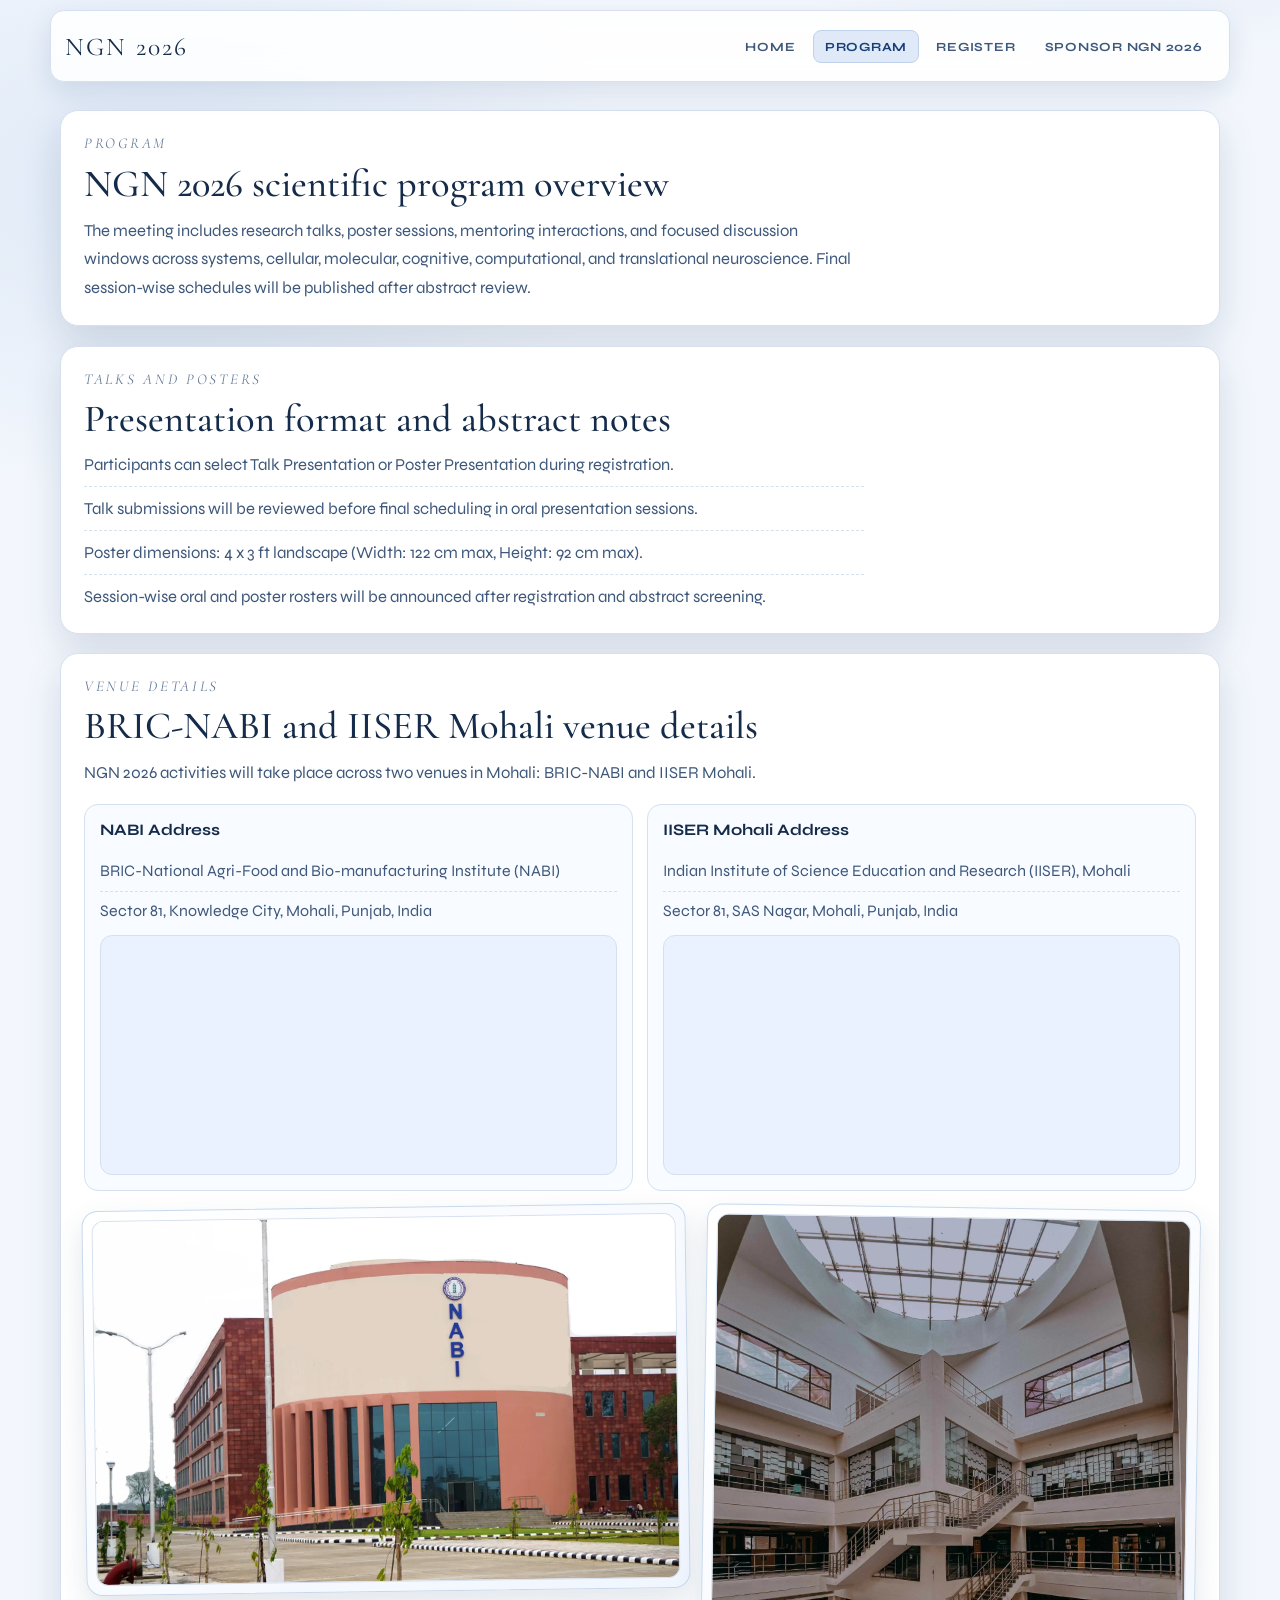
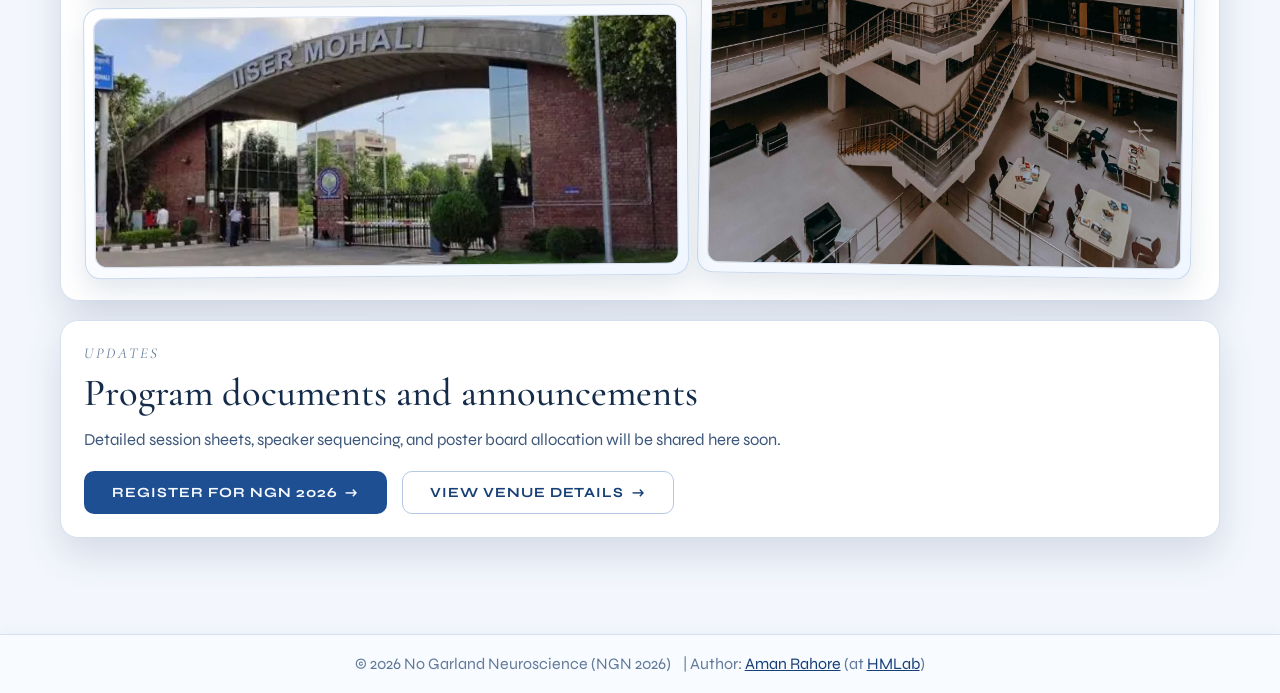
==== program-ngn.html @ 7c015b99 "update nabi to bric-nabi" ====
<!doctype html><html lang="en"><head><meta charset="UTF-8"><meta name="viewport" content="width=device-width,initial-scale=1"><base href="https://ngn2026.github.io/"><title>NGN 2026 Program</title><link href="https://fonts.googleapis.com/css2?family=Cormorant+Garamond:ital,wght@0,300;0,400;0,600;1,300&family=Syne:wght@400;700;800&display=swap" rel="stylesheet"><link rel="stylesheet" href="assets/css/styles.css"><script async src="https://www.googletagmanager.com/gtag/js?id=G-T12F16HHJD"></script><script>function gtag(){dataLayer.push(arguments)}window.dataLayer=window.dataLayer||[],gtag("js",new Date),gtag("config","G-T12F16HHJD")</script></head><body><header class="site-nav" id="site-nav"><div class="nav-inner"><a class="nav-brand" href="index.html" aria-label="No Garland Neuroscience 2026 Home">NGN 2026</a> <button class="nav-toggle" type="button" aria-expanded="false" aria-controls="nav-menu" aria-label="Toggle navigation menu"><span></span> <span></span> <span></span></button><nav class="nav-menu" id="nav-menu" aria-label="Primary"><a href="index.html">Home</a> <a href="program-ngn.html" class="is-active">Program</a> <a href="registration-ngn.html">Register</a> <a href="sponsor-ngn.html">Sponsor NGN 2026</a></nav></div></header><main class="content top-offset"><section class="section-card" id="program-overview"><div class="section-label">Program</div><h1 class="section-title">NGN 2026 scientific program overview</h1><p class="section-text">The meeting includes research talks, poster sessions, mentoring interactions, and focused discussion windows across systems, cellular, molecular, cognitive, computational, and translational neuroscience. Final session-wise schedules will be published after abstract review.</p></section><section class="section-card" id="presentation-format"><div class="section-label">Talks and Posters</div><h2 class="section-title">Presentation format and abstract notes</h2><ul class="list-points section-text"><li>Participants can select Talk Presentation or Poster Presentation during registration.</li><li>Talk submissions will be reviewed before final scheduling in oral presentation sessions.</li><li>Poster dimensions: 4 x 3 ft landscape (Width: 122 cm max, Height: 92 cm max).</li><li>Session-wise oral and poster rosters will be announced after registration and abstract screening.</li></ul></section><section class="section-card" id="venue-details"><div class="section-label">Venue Details</div><h2 class="section-title">BRIC-NABI and IISER Mohali venue details</h2><p class="section-text">NGN 2026 activities will take place across two venues in Mohali: BRIC-NABI and IISER Mohali.</p><div class="venue-layout" aria-label="Address Information"><article class="detail-card venue-map-card"><h3 class="detail-title">NABI Address</h3><ul class="detail-list"><li>BRIC-National Agri-Food and Bio-manufacturing Institute (NABI)</li><li>Sector 81, Knowledge City, Mohali, Punjab, India</li></ul><iframe class="venue-map-frame" title="Google Maps embed for NABI Mohali" loading="lazy" referrerpolicy="no-referrer-when-downgrade" src="https://maps.google.com/maps?q=National%20Agri-Food%20Biotechnology%20Institute%20Mohali&t=&z=15&ie=UTF8&iwloc=&output=embed"></iframe></article><article class="detail-card venue-map-card"><h3 class="detail-title">IISER Mohali Address</h3><ul class="detail-list"><li>Indian Institute of Science Education and Research (IISER), Mohali</li><li>Sector 81, SAS Nagar, Mohali, Punjab, India</li></ul><iframe class="venue-map-frame" title="Google Maps embed for IISER Mohali" loading="lazy" referrerpolicy="no-referrer-when-downgrade" src="https://maps.google.com/maps?q=Indian%20Institute%20of%20Science%20Education%20and%20Research%20Mohali&t=&z=15&ie=UTF8&iwloc=&output=embed"></iframe></article></div><div class="venue-photo-collage" aria-label="NABI and IISER Mohali venue photos"><figure class="venue-photo venue-photo-main"><img src="assets/media/images/nabi.webp" alt="Placeholder image for NABI campus entrance"></figure><figure class="venue-photo venue-photo-tall"><img src="assets/media/images/iiser_mohali_library.webp" alt="Placeholder image for IISER Mohali auditorium area"></figure><figure class="venue-photo venue-photo-wide"><img src="assets/media/images/IISER_mohali_main_gate.webp" alt="Placeholder image for shared networking and poster spaces"></figure></div></section><section class="section-card" id="program-updates"><div class="section-label">Updates</div><h2 class="section-title">Program documents and announcements</h2><p class="section-text">Detailed session sheets, speaker sequencing, and poster board allocation will be shared here soon.</p><div class="cta-buttons" style="margin-top:1rem;justify-content:flex-start"><a href="registration-ngn.html" class="btn btn-primary">Register for NGN 2026 <span class="btn-arrow">→</span></a> <a href="#venue-details" class="btn btn-secondary">View Venue Details <span class="btn-arrow">→</span></a></div></section></main><script src="assets/js/navbar.js" defer="defer"></script></body></html><footer class="site-footer"><div class="footer-content"><div class="footer-main"><span>© 2026 No Garland Neuroscience (NGN 2026)</span> <span>| Author: <a href="https://amanr.me" target="_blank" rel="noopener noreferrer">Aman Rahore</a> (at <a href="https://sites.google.com/view/hmlabdbs" target="_blank" rel="noopener noreferrer">HMLab</a>)</span></div></div></footer>
---- assets/css/styles.css ----
.site-footer{width:100%;background:var(--surface-soft);border-top:1px solid var(--line);margin-top:2.5rem;padding:1.2rem 0;font-size:1rem;color:var(--text-faint);text-align:center;box-shadow:0 -2px 12px rgba(22,49,86,.04)}.footer-content{width:min(1100px,96%);margin:0 auto;display:flex;flex-direction:column;align-items:center;gap:.3rem}.footer-main{display:flex;flex-wrap:wrap;gap:.7em;justify-content:center;align-items:center}.footer-main a{color:var(--accent-strong);text-decoration:underline;transition:color .2s}.footer-main a:hover{color:var(--accent)}:root{--nav-height:72px;--bg:#f3f7fd;--bg-soft:#eaf0fa;--surface:#ffffff;--surface-soft:#f8fbff;--line:#d7e0ee;--line-strong:#b7c6d9;--text-main:#142b49;--text-soft:#3e587b;--text-faint:#627a9a;--accent:#1f4f93;--accent-strong:#173f77;--accent-soft:#dfe9f8;--shadow:0 16px 38px rgba(22, 49, 86, 0.14);--radius-lg:18px;--radius-md:14px}*,::after,::before{box-sizing:border-box;margin:0;padding:0}body,html{width:100%;min-height:100%;overflow-x:hidden}body{font-family:Syne,sans-serif;color:var(--text-main);background:radial-gradient(900px 600px at 88% -12%,rgba(58,106,177,.18),transparent 58%),radial-gradient(780px 520px at 12% 8%,rgba(70,128,197,.12),transparent 62%),var(--bg)}.site-nav{position:fixed;top:0;left:0;width:100%;z-index:60;padding:.65rem 1.1rem;transform:translateY(0);transition:transform .28s}.site-nav.is-hidden{transform:translateY(calc(-100% - 10px))}.nav-inner{width:min(1180px,100%);margin:0 auto;min-height:var(--nav-height);display:flex;align-items:center;justify-content:space-between;gap:.9rem;border:1px solid var(--line);border-radius:14px;padding:.55rem .9rem;background:rgba(255,255,255,.88);backdrop-filter:blur(14px) saturate(135%);-webkit-backdrop-filter:blur(14px) saturate(135%);box-shadow:0 10px 26px rgba(25,58,106,.12)}.nav-brand{color:var(--text-main);text-decoration:none;font-family:"Cormorant Garamond",serif;font-size:clamp(19px, 2vw, 28px);letter-spacing:.08em;text-transform:uppercase}.nav-menu{display:flex;align-items:center;gap:.35rem;flex-wrap:wrap;justify-content:flex-end}.nav-menu a{color:var(--text-soft);text-decoration:none;text-transform:uppercase;letter-spacing:.06em;font-size:.78rem;font-weight:700;padding:.5rem .68rem;border-radius:8px;border:1px solid transparent;transition:.2s}.nav-menu a:focus-visible,.nav-menu a:hover{background:var(--accent-soft);border-color:#c2d2ea;color:var(--accent-strong)}.nav-menu a.is-active{color:var(--accent-strong);background:var(--accent-soft);border-color:#bfd1eb}.nav-toggle{display:none;width:42px;height:42px;border-radius:10px;border:1px solid #c4d3e9;background:#f5f9ff;align-items:center;justify-content:center;flex-direction:column;gap:5px;cursor:pointer}.nav-toggle span{display:block;width:18px;height:2px;background:var(--accent-strong);border-radius:10px;transition:transform .2s,opacity .2s}.site-nav.menu-open .nav-toggle span:first-child{transform:translateY(7px) rotate(45deg)}.site-nav.menu-open .nav-toggle span:nth-child(2){opacity:0}.site-nav.menu-open .nav-toggle span:nth-child(3){transform:translateY(-7px) rotate(-45deg)}.hero{position:relative;overflow:hidden;min-height:100vh;display:flex;align-items:center;justify-content:center;padding:calc(var(--nav-height) + 3rem) 1.2rem 3.2rem}.hero-home::before{content:"";position:absolute;inset:0;background:radial-gradient(620px 380px at 20% 78%,rgba(65,119,193,.15),transparent 72%),radial-gradient(720px 440px at 82% 24%,rgba(42,89,160,.16),transparent 70%);z-index:0}.hero-home::after{content:"";position:absolute;left:-4%;right:-4%;bottom:-44px;height:170px;background:linear-gradient(180deg,rgba(243,247,253,0) 0,rgba(243,247,253,.62) 52%,rgba(243,247,253,.94) 78%,var(--bg) 100%);filter:blur(18px);pointer-events:none;z-index:2}.hero-neuro{position:absolute;inset:0;width:100%;height:100%;pointer-events:none;opacity:.8;z-index:1}.hero-content{position:relative;z-index:3;width:min(100%,960px);display:flex;flex-direction:column;align-items:center}.title{font-family:"Cormorant Garamond",serif;font-weight:400;text-align:center;display:flex;flex-direction:column;gap:.06em}.title .line-top{font-size:clamp(26px, 4.8vw, 64px);line-height:1;letter-spacing:.28em;text-transform:uppercase;color:#2f4c73;font-style:italic}.title .line-main{font-size:clamp(58px, 10.5vw, 134px);line-height:.92;letter-spacing:.05em;text-transform:uppercase;font-weight:400;color:var(--text-main);text-shadow:0 18px 40px rgba(35,72,122,.15)}.tagline{margin-top:1.55rem;text-align:center;font-family:"Cormorant Garamond",serif;font-weight:400;font-size:clamp(13px, 1.7vw, 21px);letter-spacing:.1em;text-transform:uppercase;color:var(--text-faint)}.cta-box{margin-top:2.5rem;width:min(100%,780px);padding:1.55rem 2.2rem;border:1px solid var(--line);border-radius:16px;background:rgba(255,255,255,.82);backdrop-filter:blur(18px) saturate(135%);-webkit-backdrop-filter:blur(18px) saturate(135%);display:flex;flex-direction:column;align-items:center;gap:.95rem;box-shadow:0 14px 36px rgba(30,58,96,.14)}.cta-date{width:min(100%,760px);display:flex;flex-direction:column;align-items:center;justify-content:center;gap:.28rem;text-align:center;font-family:"Cormorant Garamond",serif;color:var(--accent-strong);text-shadow:0 1px 0 rgba(255,255,255,.75)}.cta-date-main{font-style:italic;font-weight:700;letter-spacing:.08em;font-size:clamp(22px, 3.2vw, 40px);line-height:1;white-space:nowrap}.cta-date-venues{display:flex;flex-direction:column;align-items:center;justify-content:center;gap:.2rem;text-align:center}.cta-date-venues span{font-style:italic;font-weight:600;letter-spacing:.05em;font-size:clamp(13px, 1.15vw, 18px);line-height:1.24}.cta-buttons{display:flex;gap:.9rem;flex-wrap:wrap;justify-content:center}.btn{display:inline-flex;align-items:center;gap:.45rem;padding:.74rem 1.7rem;border-radius:10px;font-family:Syne,sans-serif;font-size:clamp(12px, 1.1vw, 14px);font-weight:700;letter-spacing:.07em;text-transform:uppercase;cursor:pointer;text-decoration:none;transition:.22s}.btn-primary{background:var(--accent);color:#f7fbff;border:1px solid transparent}.btn-primary:hover{background:var(--accent-strong);box-shadow:0 10px 22px rgba(31,79,147,.34);transform:translateY(-1px)}.btn-secondary{background:0 0;color:var(--accent-strong);border:1px solid #b5c8e4}.btn-secondary:hover{background:#eff4fc;border-color:#9db6da;transform:translateY(-1px)}.btn-arrow{font-size:1.05em;transition:transform .2s}.btn:hover .btn-arrow{transform:translateX(3px)}.content{position:relative;width:min(1160px,92vw);margin:0 auto 6rem;display:grid;gap:1.2rem}.content-home{margin-top:-1.9rem;z-index:4}.top-offset{padding-top:calc(var(--nav-height) + 2.4rem)}.section-card{border:1px solid var(--line);border-radius:var(--radius-lg);padding:clamp(1.1rem,1.8vw,2rem);background:var(--surface);box-shadow:var(--shadow)}.section-label{font-family:"Cormorant Garamond",serif;font-style:italic;letter-spacing:.18em;text-transform:uppercase;color:var(--text-faint);margin-bottom:.7rem;font-size:clamp(12px, 1.2vw, 15px)}.section-title{font-family:"Cormorant Garamond",serif;font-weight:500;font-size:clamp(24px, 3vw, 44px);color:var(--text-main);margin-bottom:.72rem;line-height:1.08}.section-text{max-width:78ch;font-size:clamp(14px, 1.3vw, 17px);line-height:1.72;color:var(--text-soft)}.split{display:grid;grid-template-columns:1.08fr 0.92fr;gap:1rem}.list-points{list-style:none;display:grid;gap:.52rem}.list-points li{color:var(--text-soft);line-height:1.58;border-top:1px dashed var(--line);padding-top:.52rem}.list-points li:first-child{border-top:none;padding-top:0}.organizers-grid{display:grid;grid-template-columns:repeat(2,minmax(0,1fr));gap:.8rem;margin-top:1rem}.organizer-link{text-decoration:none}.organizer{border:1px solid var(--line);border-radius:var(--radius-md);padding:.95rem;background:var(--surface-soft);transition:transform .22s,border-color .22s,box-shadow .22s}.organizer-link:focus-visible .organizer,.organizer-link:hover .organizer{transform:translateY(-2px);border-color:#9cb8df;box-shadow:0 12px 24px rgba(31,79,146,.16)}.organizer-link:focus-visible{outline:0}.organizer-name{color:var(--text-main);font-weight:700;margin-bottom:.3rem}.organizer-affiliation{color:var(--text-soft);line-height:1.5;font-size:.93rem}.hosts-slider-block{margin-top:1rem;display:grid;gap:.6rem}.hosts-slider-title{color:var(--text-main);font-size:1rem;letter-spacing:.03em}.hosts-slider{border:1px solid var(--line);border-radius:14px;background:var(--surface-soft);overflow:hidden}.hosts-slider-track{display:flex;gap:.82rem;width:max-content;padding:.82rem;will-change:transform}.hosts-slide{width:clamp(220px,30vw,330px);border:1px solid var(--line);border-radius:12px;padding:.55rem;background:#fff;flex:0 0 auto}.hosts-slide img,.hosts-slide video{width:100%;aspect-ratio:16/10;object-fit:cover;border-radius:10px;border:1px solid var(--line);background:#f2f7ff;display:block}.hosts-slide figcaption{margin-top:.52rem;color:var(--text-soft);font-size:.86rem;line-height:1.42}.detail-grid{display:grid;grid-template-columns:repeat(2,minmax(0,1fr));gap:.9rem;margin-top:.9rem}.venue-layout{display:grid;grid-template-columns:repeat(2,minmax(0,1fr));gap:.9rem;margin-top:1rem;align-items:stretch}.detail-card{border:1px solid var(--line);border-radius:var(--radius-md);padding:.95rem;background:var(--surface-soft)}.detail-title{color:var(--text-main);font-size:1rem;margin-bottom:.55rem}.detail-list{list-style:none;display:grid;gap:.45rem}.detail-list li{color:var(--text-soft);line-height:1.54;border-top:1px dashed var(--line);padding-top:.45rem}.detail-list li:first-child{border-top:none;padding-top:0}.venue-map-card{display:grid;gap:.7rem;align-content:start}.venue-map-copy{color:var(--text-soft);line-height:1.58;font-size:.95rem}.venue-map-link{justify-self:flex-start}.venue-map-helper{color:var(--text-faint);font-size:.82rem;line-height:1.45}.venue-map-frame{width:100%;min-height:240px;border:1px solid var(--line);border-radius:12px;background:#eaf2ff}.venue-photo-collage{margin-top:1rem;display:grid;grid-template-columns:1.1fr 0.9fr;grid-template-areas:"main tall" "wide tall";gap:.85rem;align-items:stretch}.venue-photo{border:1px solid #c8d8ec;border-radius:16px;padding:.58rem;background:linear-gradient(145deg,#fff 0,#f0f6ff 100%);box-shadow:0 12px 28px rgba(33,67,110,.13)}.venue-photo img{width:100%;height:100%;object-fit:cover;border-radius:12px;border:1px solid var(--line);display:block;background:#eef4fc}.venue-photo figcaption{margin-top:.48rem;color:#36557e;font-size:.78rem;letter-spacing:.07em;text-transform:uppercase}.venue-photo-main{grid-area:main;transform:rotate(-.8deg)}.venue-photo-main img{aspect-ratio:16/10}.venue-photo-tall{grid-area:tall;transform:rotate(.9deg)}.venue-photo-tall img{aspect-ratio:4/5}.venue-photo-wide{grid-area:wide;transform:rotate(-.45deg)}.venue-photo-wide img{aspect-ratio:21/9}.mono{font-family:ui-monospace,SFMono-Regular,Menlo,Monaco,Consolas,"Liberation Mono","Courier New",monospace;font-size:.92em;color:#1f4579}.top-actions{display:flex;flex-wrap:wrap;gap:.8rem;margin-top:1rem}.tier-table-wrap{width:100%;overflow-x:auto;-webkit-overflow-scrolling:touch;margin-top:1rem;border:1px solid var(--line);border-radius:12px;background:#fcfdff}.tier-table{width:100%;border-collapse:collapse;table-layout:fixed;min-width:760px}.tier-table td,.tier-table th{border-bottom:1px dashed var(--line);padding:.75rem .72rem;text-align:left;vertical-align:top;font-size:.9rem;line-height:1.48}.tier-table th{color:#2e4970;font-size:.8rem;letter-spacing:.06em;text-transform:uppercase;background:#edf3fc}.tier-table td{color:var(--text-soft);max-width:100%;white-space:normal;overflow-wrap:anywhere;word-break:break-word}.tier-cell-list{list-style:disc;margin-left:1.1rem;display:grid;gap:.22rem}.tier-cell-list li{color:var(--text-soft)}.investment-tip{position:relative;display:inline-block;cursor:help;border-bottom:1px dotted #8aa7ce;color:var(--text-main)}.investment-tip::after{content:attr(data-currency);position:absolute;left:50%;bottom:calc(100% + 10px);transform:translateX(-50%);background:#16365f;color:#f4f8ff;border:1px solid rgba(214,229,250,.35);border-radius:8px;padding:.42rem .56rem;white-space:nowrap;font-size:.78rem;letter-spacing:.01em;line-height:1.35;box-shadow:0 10px 24px rgba(20,50,89,.3);opacity:0;pointer-events:none;transition:opacity .18s;z-index:60}.investment-tip::before{content:"";position:absolute;left:50%;bottom:calc(100% + 4px);transform:translateX(-50%) rotate(45deg);width:9px;height:9px;background:#16365f;border-right:1px solid rgba(214,229,250,.35);border-bottom:1px solid rgba(214,229,250,.35);opacity:0;transition:opacity .18s;z-index:59}.investment-tip:focus-visible::after,.investment-tip:focus-visible::before,.investment-tip:hover::after,.investment-tip:hover::before{opacity:1}.investment-tip:focus-visible{outline:#6b92c8 solid 2px;outline-offset:3px}.sponsor-note-highlight{margin-top:.9rem;border:1px solid #f0d795;border-left:4px solid #e6bb4c;border-radius:10px;padding:.72rem .86rem;background:#fff9ea;color:#5f4a1f;font-size:.95rem;line-height:1.5}.tier-badge{display:inline-block;border-radius:999px;padding:.16rem .62rem;font-size:.76rem;letter-spacing:.05em;text-transform:uppercase;color:#112947;font-weight:700}.tier-platinum{background:linear-gradient(120deg,#def3ff,#bde6f5)}.tier-gold{background:linear-gradient(120deg,#ffeec2,#f7d384)}.tier-silver{background:linear-gradient(120deg,#e4e8f0,#cad2e2)}.timeline-grid{display:grid;grid-template-columns:repeat(3,minmax(0,1fr));gap:.8rem;margin-top:1rem}.timeline-card{border:1px solid var(--line);border-radius:12px;padding:.95rem;background:var(--surface-soft)}.timeline-card h3{font-family:"Cormorant Garamond",serif;font-size:1.55rem;line-height:1;color:var(--accent-strong);margin-bottom:.5rem}.timeline-card p{color:var(--text-soft);line-height:1.5}.ngn-timeline{position:relative;display:grid;gap:1.2rem;margin-top:1.15rem;padding-left:1.25rem}.ngn-timeline::before{content:"";position:absolute;top:.35rem;bottom:.35rem;left:.36rem;width:4px;border-radius:999px;background:linear-gradient(180deg,#9eb8da 0,#4d78ad 100%);opacity:.72}.ngn-timeline-item{position:relative;padding-left:1.2rem}.ngn-timeline-item::before{content:"";position:absolute;left:-.05rem;top:1.02rem;width:13px;height:13px;border-radius:50%;border:3px solid #6a91c3;background:#f9fcff;box-shadow:0 0 0 4px rgba(154,184,221,.33)}.ngn-year-badge{display:flex;flex-wrap:wrap;align-items:center;gap:.55rem;margin-bottom:.62rem}.ngn-edition-label{display:inline-flex;align-items:center;color:var(--text-faint);letter-spacing:.06em;text-transform:uppercase;font-size:.66rem;border:1px solid #bfd2ea;border-radius:999px;padding:.16rem .58rem;background:#edf4ff}.ngn-year-badge h3{font-family:"Cormorant Garamond",serif;font-size:clamp(26px, 3.2vw, 42px);line-height:.95;letter-spacing:.03em;text-transform:uppercase;color:var(--accent-strong)}.ngn-entry-card{border:1px solid #c6d5ea;border-radius:16px;padding:.92rem;background:linear-gradient(140deg,#fff 0,#f5f9ff 100%);display:grid;gap:.86rem;box-shadow:0 10px 24px rgba(34,71,116,.12)}.ngn-slideshow-placeholder{border:1px dashed #bfd0e7;border-radius:13px;padding:.62rem;background:#edf5ff}.ngn-slides-row{display:flex;overflow-x:auto;gap:.62rem;padding-bottom:.28rem;scrollbar-width:thin;scrollbar-color:#a7bfdc #e7f0fc}.ngn-slides-row::-webkit-scrollbar{height:8px}.ngn-slides-row::-webkit-scrollbar-track{background:#e7f0fc;border-radius:999px}.ngn-slides-row::-webkit-scrollbar-thumb{background:#a7bfdc;border-radius:999px}.ngn-slide{flex:0 0 clamp(170px,24vw,230px);border:1px solid var(--line);border-radius:10px;padding:.45rem;background:var(--surface)}.ngn-slide img{width:100%;aspect-ratio:16/10;object-fit:cover;border-radius:8px;border:1px solid var(--line);display:block;background:#eef4fd}.ngn-slide figcaption{margin-top:.34rem;color:var(--text-faint);font-size:.76rem;letter-spacing:.03em;text-transform:uppercase}.ngn-slide-hint{margin-top:.56rem;color:var(--text-faint);font-size:.82rem;line-height:1.45}.ngn-description{max-width:none}.program-grid{display:grid;grid-template-columns:repeat(2,minmax(0,1fr));gap:.85rem;margin-top:1rem}.program-day{border:1px solid var(--line);border-radius:12px;padding:.95rem;background:var(--surface-soft)}.program-day h3{color:var(--text-main);margin-bottom:.55rem;font-size:1rem}.program-slot-list{list-style:none;display:grid;gap:.45rem}.program-slot-list li{border-top:1px dashed var(--line);padding-top:.45rem;color:var(--text-soft);line-height:1.52}.program-slot-list li:first-child{border-top:none;padding-top:0}.media-hint{color:var(--text-faint);line-height:1.55}.media-grid{display:grid;grid-template-columns:repeat(3,minmax(0,1fr));gap:.85rem;margin-top:1rem}.media-card{border:1px solid var(--line);border-radius:12px;padding:.75rem;background:var(--surface-soft)}.media-thumb{width:100%;aspect-ratio:16/9;object-fit:cover;display:block;border-radius:10px;border:1px solid var(--line);background:#f0f5fd}.media-caption{margin-top:.62rem;color:var(--text-soft);font-size:.9rem;line-height:1.45}.video-grid{display:grid;grid-template-columns:repeat(3,minmax(0,1fr));gap:.85rem;margin-top:1rem}.video-card{border:1px solid var(--line);border-radius:12px;padding:.75rem;background:var(--surface-soft)}.behavior-video{width:100%;aspect-ratio:16/9;border-radius:10px;border:1px solid var(--line);background:#0f1725;display:block}.video-card h3{margin-top:.65rem;color:var(--text-main);font-size:.98rem}.video-card p{margin-top:.35rem;color:var(--text-soft);line-height:1.5;font-size:.9rem}.footer-note{text-align:center;color:var(--text-faint);letter-spacing:.06em;margin-top:.5rem;font-size:.8rem;text-transform:uppercase}.footer-note a{color:inherit;text-decoration:underline;text-decoration-thickness:1px;text-underline-offset:3px;transition:color .2s}.footer-note a:visited{color:inherit}.footer-note a:focus-visible,.footer-note a:hover{color:var(--accent-strong)}.footer-note a:focus-visible{outline:#9ab4d6 solid 2px;outline-offset:2px;border-radius:2px}.about-placeholder{min-height:calc(100vh - 180px);display:grid;place-items:center}.about-todo{font-family:"Cormorant Garamond",serif;font-size:clamp(56px, 20vw, 220px);line-height:.9;letter-spacing:.06em;text-transform:uppercase;color:#365785}@media (max-width:1050px){.nav-menu{gap:.2rem}.nav-menu a{font-size:.74rem;padding:.45rem .58rem}}@media (max-width:900px){.hero{min-height:92vh;padding:calc(var(--nav-height) + 2.2rem) 1rem 3rem}.title .line-top{letter-spacing:.18em}.tagline{letter-spacing:.07em}.cta-box{width:100%}.cta-date{width:100%;gap:.26rem}.cta-date-main{font-size:clamp(20px, 4.4vw, 30px)}.cta-date-venues span{font-size:clamp(12px, 2vw, 16px);line-height:1.3}.site-nav{padding:.65rem .8rem}.nav-inner{min-height:62px;position:relative;background:rgba(255,255,255,.96);backdrop-filter:none;-webkit-backdrop-filter:none}.nav-toggle{display:inline-flex}.nav-menu{position:absolute;top:calc(100% + .55rem);left:0;right:0;border:1px solid var(--line);border-radius:12px;background:rgba(255,255,255,.98);backdrop-filter:none;-webkit-backdrop-filter:none;padding:.4rem;display:none;flex-direction:column;align-items:stretch;gap:.3rem;z-index:80}.site-nav.menu-open .nav-menu{display:flex}.nav-menu a{font-size:.79rem;padding:.75rem .7rem}.split{grid-template-columns:1fr}.content-home{margin-top:-1.2rem}.detail-grid,.media-grid,.organizers-grid,.program-grid,.timeline-grid,.venue-layout,.video-grid{grid-template-columns:1fr}.venue-photo-collage{grid-template-columns:1fr;grid-template-areas:"main" "wide"}.venue-photo-tall{display:none}.venue-photo-main,.venue-photo-tall,.venue-photo-wide{transform:none}.ngn-timeline{padding-left:.95rem}.ngn-timeline::before{left:.24rem}.ngn-timeline-item{padding-left:.95rem}.ngn-timeline-item::before{left:-.18rem;top:.95rem}.ngn-entry-card{padding:.74rem}.ngn-slide{flex-basis:clamp(155px,55vw,200px)}.hosts-slide{width:clamp(210px,66vw,290px)}.tier-table-wrap{border:none;border-radius:0;overflow:visible;background:0 0}.tier-table{min-width:0;width:100%;display:block;table-layout:auto;border-collapse:separate;border-spacing:0}.tier-table thead{position:absolute;width:1px;height:1px;margin:-1px;padding:0;overflow:hidden;white-space:nowrap;border:0;clip:rect(0,0,0,0);clip-path:inset(50%)}.tier-table tbody{display:grid;gap:.75rem}.tier-table tr{display:block;border:1px solid var(--line);border-radius:12px;padding:.25rem .7rem;background:var(--surface-soft)}.tier-table td{display:block;padding:.62rem 0;border-bottom:1px dashed var(--line);font-size:.84rem;line-height:1.45}.tier-table td::before{content:attr(data-label);display:block;margin-bottom:.28rem;color:var(--text-faint);font-size:.7rem;letter-spacing:.05em;text-transform:uppercase;font-weight:700}.tier-table td:last-child{border-bottom:none}.tier-table td>*{max-width:100%;overflow-wrap:anywhere;word-break:break-word}.tier-table td .tier-cell-list{list-style:none;margin-left:0;gap:.35rem}.tier-table td .tier-cell-list li{position:relative;padding-left:.72rem}.tier-table td .tier-cell-list li::before{content:"•";position:absolute;left:0;color:var(--text-faint)}.investment-tip{border-bottom-style:solid}.investment-tip::after,.investment-tip::before{display:none}}@media (max-width:600px){.content{width:min(1120px,94vw)}.content-home{margin-top:-.8rem}.hero{min-height:88vh;padding:calc(var(--nav-height) + 2rem) .9rem 2.4rem}.hero-home::after{filter:none;opacity:.85}.title .line-top{font-size:clamp(22px, 8vw, 36px);letter-spacing:.12em;color:#1f3a5f;font-weight:600}.title .line-main{font-size:min(clamp(24px, 7.8vw, 52px), calc((100vw - 2.2rem) / 12.4));letter-spacing:clamp(.015em, .1vw, .035em);color:#0f2746;font-weight:700;text-shadow:0 10px 22px rgba(24,54,92,.2)}.tagline{margin-top:1.1rem;font-size:clamp(12px, 3.8vw, 16px);letter-spacing:.05em}.site-nav{padding:.55rem .62rem}.nav-brand{font-size:clamp(18px, 5vw, 24px)}.cta-box{backdrop-filter:none;-webkit-backdrop-filter:none;background:rgba(255,255,255,.96);padding:1rem;margin-top:1.3rem;border-radius:14px}.cta-buttons{width:100%;flex-direction:column;align-items:stretch;gap:.7rem}.btn{width:100%;justify-content:center}.section-card{padding:1rem}.section-title{line-height:1.15}.detail-list li,.list-points li,.section-text{overflow-wrap:anywhere}.tier-table td{font-size:.8rem;padding:.56rem 0}.top-actions{flex-direction:column;align-items:stretch}.top-actions .btn,.venue-map-link{width:100%;justify-content:center}.sponsor-note-highlight{font-size:.88rem}}@media (max-width:430px){.site-nav{padding:.45rem}.nav-inner{min-height:58px;padding:.42rem .55rem}.nav-brand{font-size:1.08rem;letter-spacing:.04em}.nav-toggle{width:38px;height:38px}.content{width:95vw;gap:.95rem}.hero{min-height:84vh;padding:calc(var(--nav-height) + 1.6rem) .65rem 1.8rem}.title .line-top{font-size:clamp(20px, 8vw, 30px);letter-spacing:.09em}.title .line-main{font-size:min(clamp(22px, 7.6vw, 36px), calc((100vw - 1.6rem) / 12.4));letter-spacing:clamp(.012em, .08vw, .03em)}.tagline{font-size:clamp(11px, 3.7vw, 14px);letter-spacing:.04em}.cta-date{gap:.2rem}.cta-date-main{font-size:clamp(16px, 6vw, 24px);letter-spacing:.05em}.cta-date-venues span{font-size:clamp(9.5px, 2.9vw, 13px);letter-spacing:.03em;line-height:1.24}.btn{letter-spacing:.05em;padding:.68rem 1rem}.section-card{border-radius:14px;padding:.86rem}.section-label{letter-spacing:.14em;font-size:.72rem}.section-title{font-size:clamp(22px, 8vw, 30px)}.detail-list li,.list-points li,.section-text{font-size:.9rem;line-height:1.58}.hosts-slide{width:240px}.ngn-timeline,.ngn-timeline-item{padding-left:.82rem}.ngn-timeline::before{left:.18rem;width:3px}.ngn-timeline-item::before{left:-.26rem;width:11px;height:11px;border-width:2px;box-shadow:0 0 0 3px rgba(154,184,221,.3)}.ngn-year-badge h3{font-size:clamp(22px, 8.4vw, 28px)}.ngn-slide{flex-basis:152px}.ngn-slide figcaption{font-size:.7rem}.ngn-slide-hint{font-size:.76rem}.hosts-slide figcaption{font-size:.8rem}.tier-table td{font-size:.76rem;padding:.52rem 0}.tier-table td::before{font-size:.64rem;letter-spacing:.04em}.footer-note{font-size:.72rem}}@media (prefers-reduced-motion:reduce){.hosts-slider{overflow-x:auto}.hosts-slider-track{transform:none!important}}@media (max-width:360px){.title .line-main{font-size:min(clamp(20px, 7.2vw, 30px), calc((100vw - 1.4rem) / 12.2));letter-spacing:.015em}.cta-date{gap:.16rem}.cta-date-main{font-size:clamp(14px, 6.3vw, 21px)}.cta-date-venues span{font-size:clamp(9px, 2.7vw, 11px);letter-spacing:.02em}.nav-menu a{font-size:.74rem}}
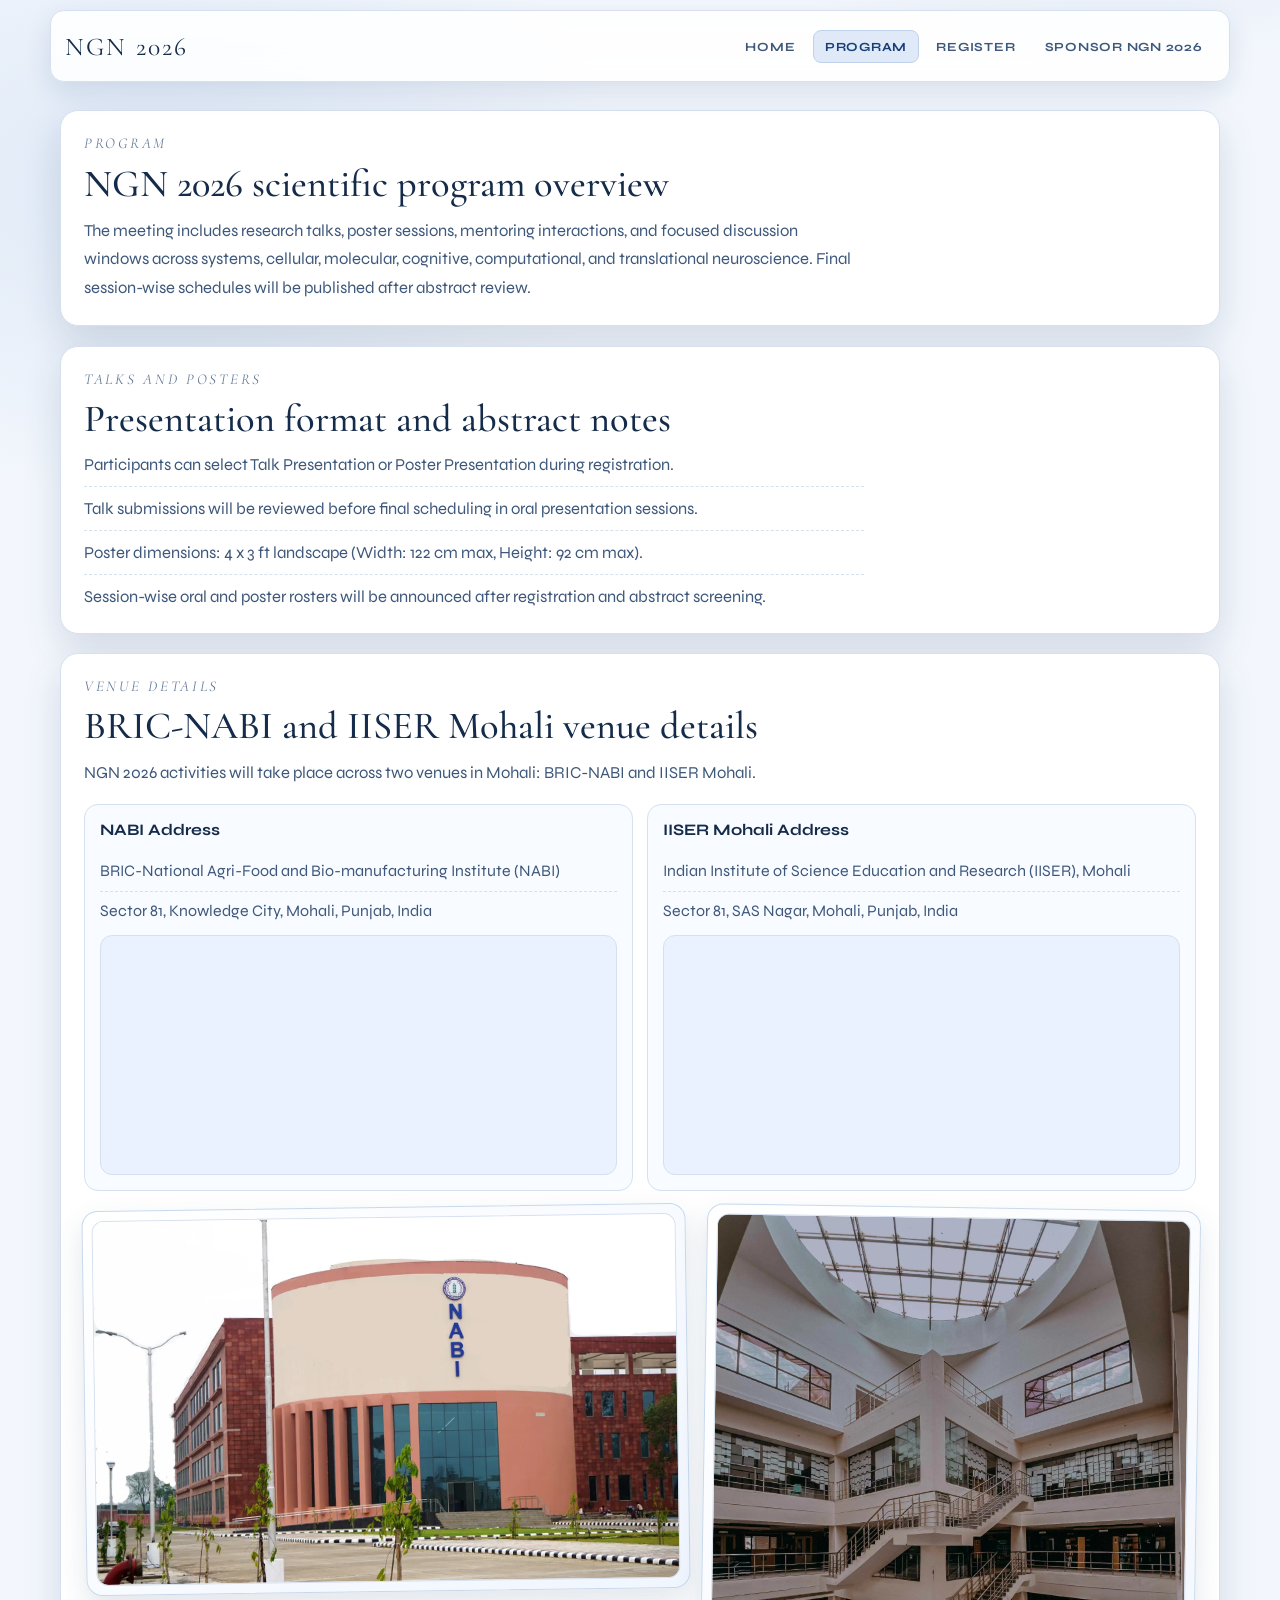
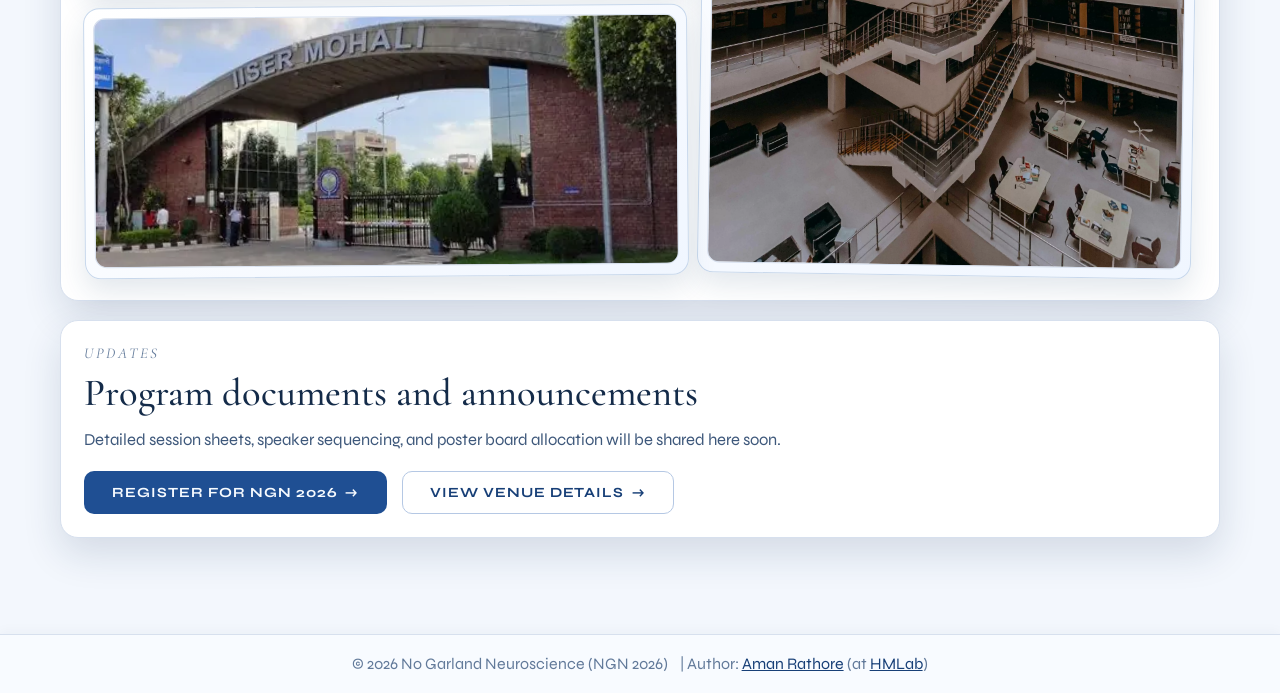
==== commit 9f8c36fc: "fix typo: Rahore -> Rathore" ====
--- a/program-ngn.html
+++ b/program-ngn.html
@@ -1 +1 @@
-<!doctype html><html lang="en"><head><meta charset="UTF-8"><meta name="viewport" content="width=device-width,initial-scale=1"><base href="https://ngn2026.github.io/"><title>NGN 2026 Program</title><link href="https://fonts.googleapis.com/css2?family=Cormorant+Garamond:ital,wght@0,300;0,400;0,600;1,300&family=Syne:wght@400;700;800&display=swap" rel="stylesheet"><link rel="stylesheet" href="assets/css/styles.css"><script async src="https://www.googletagmanager.com/gtag/js?id=G-T12F16HHJD"></script><script>function gtag(){dataLayer.push(arguments)}window.dataLayer=window.dataLayer||[],gtag("js",new Date),gtag("config","G-T12F16HHJD")</script></head><body><header class="site-nav" id="site-nav"><div class="nav-inner"><a class="nav-brand" href="index.html" aria-label="No Garland Neuroscience 2026 Home">NGN 2026</a> <button class="nav-toggle" type="button" aria-expanded="false" aria-controls="nav-menu" aria-label="Toggle navigation menu"><span></span> <span></span> <span></span></button><nav class="nav-menu" id="nav-menu" aria-label="Primary"><a href="index.html">Home</a> <a href="program-ngn.html" class="is-active">Program</a> <a href="registration-ngn.html">Register</a> <a href="sponsor-ngn.html">Sponsor NGN 2026</a></nav></div></header><main class="content top-offset"><section class="section-card" id="program-overview"><div class="section-label">Program</div><h1 class="section-title">NGN 2026 scientific program overview</h1><p class="section-text">The meeting includes research talks, poster sessions, mentoring interactions, and focused discussion windows across systems, cellular, molecular, cognitive, computational, and translational neuroscience. Final session-wise schedules will be published after abstract review.</p></section><section class="section-card" id="presentation-format"><div class="section-label">Talks and Posters</div><h2 class="section-title">Presentation format and abstract notes</h2><ul class="list-points section-text"><li>Participants can select Talk Presentation or Poster Presentation during registration.</li><li>Talk submissions will be reviewed before final scheduling in oral presentation sessions.</li><li>Poster dimensions: 4 x 3 ft landscape (Width: 122 cm max, Height: 92 cm max).</li><li>Session-wise oral and poster rosters will be announced after registration and abstract screening.</li></ul></section><section class="section-card" id="venue-details"><div class="section-label">Venue Details</div><h2 class="section-title">BRIC-NABI and IISER Mohali venue details</h2><p class="section-text">NGN 2026 activities will take place across two venues in Mohali: BRIC-NABI and IISER Mohali.</p><div class="venue-layout" aria-label="Address Information"><article class="detail-card venue-map-card"><h3 class="detail-title">NABI Address</h3><ul class="detail-list"><li>BRIC-National Agri-Food and Bio-manufacturing Institute (NABI)</li><li>Sector 81, Knowledge City, Mohali, Punjab, India</li></ul><iframe class="venue-map-frame" title="Google Maps embed for NABI Mohali" loading="lazy" referrerpolicy="no-referrer-when-downgrade" src="https://maps.google.com/maps?q=National%20Agri-Food%20Biotechnology%20Institute%20Mohali&t=&z=15&ie=UTF8&iwloc=&output=embed"></iframe></article><article class="detail-card venue-map-card"><h3 class="detail-title">IISER Mohali Address</h3><ul class="detail-list"><li>Indian Institute of Science Education and Research (IISER), Mohali</li><li>Sector 81, SAS Nagar, Mohali, Punjab, India</li></ul><iframe class="venue-map-frame" title="Google Maps embed for IISER Mohali" loading="lazy" referrerpolicy="no-referrer-when-downgrade" src="https://maps.google.com/maps?q=Indian%20Institute%20of%20Science%20Education%20and%20Research%20Mohali&t=&z=15&ie=UTF8&iwloc=&output=embed"></iframe></article></div><div class="venue-photo-collage" aria-label="NABI and IISER Mohali venue photos"><figure class="venue-photo venue-photo-main"><img src="assets/media/images/nabi.webp" alt="Placeholder image for NABI campus entrance"></figure><figure class="venue-photo venue-photo-tall"><img src="assets/media/images/iiser_mohali_library.webp" alt="Placeholder image for IISER Mohali auditorium area"></figure><figure class="venue-photo venue-photo-wide"><img src="assets/media/images/IISER_mohali_main_gate.webp" alt="Placeholder image for shared networking and poster spaces"></figure></div></section><section class="section-card" id="program-updates"><div class="section-label">Updates</div><h2 class="section-title">Program documents and announcements</h2><p class="section-text">Detailed session sheets, speaker sequencing, and poster board allocation will be shared here soon.</p><div class="cta-buttons" style="margin-top:1rem;justify-content:flex-start"><a href="registration-ngn.html" class="btn btn-primary">Register for NGN 2026 <span class="btn-arrow">→</span></a> <a href="#venue-details" class="btn btn-secondary">View Venue Details <span class="btn-arrow">→</span></a></div></section></main><script src="assets/js/navbar.js" defer="defer"></script></body></html><footer class="site-footer"><div class="footer-content"><div class="footer-main"><span>© 2026 No Garland Neuroscience (NGN 2026)</span> <span>| Author: <a href="https://amanr.me" target="_blank" rel="noopener noreferrer">Aman Rahore</a> (at <a href="https://sites.google.com/view/hmlabdbs" target="_blank" rel="noopener noreferrer">HMLab</a>)</span></div></div></footer>+<!doctype html><html lang="en"><head><meta charset="UTF-8"><meta name="viewport" content="width=device-width,initial-scale=1"><base href="https://ngn2026.github.io/"><title>NGN 2026 Program</title><link href="https://fonts.googleapis.com/css2?family=Cormorant+Garamond:ital,wght@0,300;0,400;0,600;1,300&family=Syne:wght@400;700;800&display=swap" rel="stylesheet"><link rel="stylesheet" href="assets/css/styles.css"><script async src="https://www.googletagmanager.com/gtag/js?id=G-T12F16HHJD"></script><script>function gtag(){dataLayer.push(arguments)}window.dataLayer=window.dataLayer||[],gtag("js",new Date),gtag("config","G-T12F16HHJD")</script></head><body><header class="site-nav" id="site-nav"><div class="nav-inner"><a class="nav-brand" href="index.html" aria-label="No Garland Neuroscience 2026 Home">NGN 2026</a> <button class="nav-toggle" type="button" aria-expanded="false" aria-controls="nav-menu" aria-label="Toggle navigation menu"><span></span> <span></span> <span></span></button><nav class="nav-menu" id="nav-menu" aria-label="Primary"><a href="index.html">Home</a> <a href="program-ngn.html" class="is-active">Program</a> <a href="registration-ngn.html">Register</a> <a href="sponsor-ngn.html">Sponsor NGN 2026</a></nav></div></header><main class="content top-offset"><section class="section-card" id="program-overview"><div class="section-label">Program</div><h1 class="section-title">NGN 2026 scientific program overview</h1><p class="section-text">The meeting includes research talks, poster sessions, mentoring interactions, and focused discussion windows across systems, cellular, molecular, cognitive, computational, and translational neuroscience. Final session-wise schedules will be published after abstract review.</p></section><section class="section-card" id="presentation-format"><div class="section-label">Talks and Posters</div><h2 class="section-title">Presentation format and abstract notes</h2><ul class="list-points section-text"><li>Participants can select Talk Presentation or Poster Presentation during registration.</li><li>Talk submissions will be reviewed before final scheduling in oral presentation sessions.</li><li>Poster dimensions: 4 x 3 ft landscape (Width: 122 cm max, Height: 92 cm max).</li><li>Session-wise oral and poster rosters will be announced after registration and abstract screening.</li></ul></section><section class="section-card" id="venue-details"><div class="section-label">Venue Details</div><h2 class="section-title">BRIC-NABI and IISER Mohali venue details</h2><p class="section-text">NGN 2026 activities will take place across two venues in Mohali: BRIC-NABI and IISER Mohali.</p><div class="venue-layout" aria-label="Address Information"><article class="detail-card venue-map-card"><h3 class="detail-title">NABI Address</h3><ul class="detail-list"><li>BRIC-National Agri-Food and Bio-manufacturing Institute (NABI)</li><li>Sector 81, Knowledge City, Mohali, Punjab, India</li></ul><iframe class="venue-map-frame" title="Google Maps embed for NABI Mohali" loading="lazy" referrerpolicy="no-referrer-when-downgrade" src="https://maps.google.com/maps?q=National%20Agri-Food%20Biotechnology%20Institute%20Mohali&t=&z=15&ie=UTF8&iwloc=&output=embed"></iframe></article><article class="detail-card venue-map-card"><h3 class="detail-title">IISER Mohali Address</h3><ul class="detail-list"><li>Indian Institute of Science Education and Research (IISER), Mohali</li><li>Sector 81, SAS Nagar, Mohali, Punjab, India</li></ul><iframe class="venue-map-frame" title="Google Maps embed for IISER Mohali" loading="lazy" referrerpolicy="no-referrer-when-downgrade" src="https://maps.google.com/maps?q=Indian%20Institute%20of%20Science%20Education%20and%20Research%20Mohali&t=&z=15&ie=UTF8&iwloc=&output=embed"></iframe></article></div><div class="venue-photo-collage" aria-label="NABI and IISER Mohali venue photos"><figure class="venue-photo venue-photo-main"><img src="assets/media/images/nabi.webp" alt="Placeholder image for NABI campus entrance"></figure><figure class="venue-photo venue-photo-tall"><img src="assets/media/images/iiser_mohali_library.webp" alt="Placeholder image for IISER Mohali auditorium area"></figure><figure class="venue-photo venue-photo-wide"><img src="assets/media/images/IISER_mohali_main_gate.webp" alt="Placeholder image for shared networking and poster spaces"></figure></div></section><section class="section-card" id="program-updates"><div class="section-label">Updates</div><h2 class="section-title">Program documents and announcements</h2><p class="section-text">Detailed session sheets, speaker sequencing, and poster board allocation will be shared here soon.</p><div class="cta-buttons" style="margin-top:1rem;justify-content:flex-start"><a href="registration-ngn.html" class="btn btn-primary">Register for NGN 2026 <span class="btn-arrow">→</span></a> <a href="#venue-details" class="btn btn-secondary">View Venue Details <span class="btn-arrow">→</span></a></div></section></main><script src="assets/js/navbar.js" defer="defer"></script></body></html><footer class="site-footer"><div class="footer-content"><div class="footer-main"><span>© 2026 No Garland Neuroscience (NGN 2026)</span> <span>| Author: <a href="https://amanr.me" target="_blank" rel="noopener noreferrer">Aman Rathore</a> (at <a href="https://sites.google.com/view/hmlabdbs" target="_blank" rel="noopener noreferrer">HMLab</a>)</span></div></div></footer>
--- a/assets/css/styles.css
+++ b/assets/css/styles.css
@@ -1 +1 @@
-.site-footer{width:100%;background:var(--surface-soft);border-top:1px solid var(--line);margin-top:2.5rem;padding:1.2rem 0;font-size:1rem;color:var(--text-faint);text-align:center;box-shadow:0 -2px 12px rgba(22,49,86,.04)}.footer-content{width:min(1100px,96%);margin:0 auto;display:flex;flex-direction:column;align-items:center;gap:.3rem}.footer-main{display:flex;flex-wrap:wrap;gap:.7em;justify-content:center;align-items:center}.footer-main a{color:var(--accent-strong);text-decoration:underline;transition:color .2s}.footer-main a:hover{color:var(--accent)}:root{--nav-height:72px;--bg:#f3f7fd;--bg-soft:#eaf0fa;--surface:#ffffff;--surface-soft:#f8fbff;--line:#d7e0ee;--line-strong:#b7c6d9;--text-main:#142b49;--text-soft:#3e587b;--text-faint:#627a9a;--accent:#1f4f93;--accent-strong:#173f77;--accent-soft:#dfe9f8;--shadow:0 16px 38px rgba(22, 49, 86, 0.14);--radius-lg:18px;--radius-md:14px}*,::after,::before{box-sizing:border-box;margin:0;padding:0}body,html{width:100%;min-height:100%;overflow-x:hidden}body{font-family:Syne,sans-serif;color:var(--text-main);background:radial-gradient(900px 600px at 88% -12%,rgba(58,106,177,.18),transparent 58%),radial-gradient(780px 520px at 12% 8%,rgba(70,128,197,.12),transparent 62%),var(--bg)}.site-nav{position:fixed;top:0;left:0;width:100%;z-index:60;padding:.65rem 1.1rem;transform:translateY(0);transition:transform .28s}.site-nav.is-hidden{transform:translateY(calc(-100% - 10px))}.nav-inner{width:min(1180px,100%);margin:0 auto;min-height:var(--nav-height);display:flex;align-items:center;justify-content:space-between;gap:.9rem;border:1px solid var(--line);border-radius:14px;padding:.55rem .9rem;background:rgba(255,255,255,.88);backdrop-filter:blur(14px) saturate(135%);-webkit-backdrop-filter:blur(14px) saturate(135%);box-shadow:0 10px 26px rgba(25,58,106,.12)}.nav-brand{color:var(--text-main);text-decoration:none;font-family:"Cormorant Garamond",serif;font-size:clamp(19px, 2vw, 28px);letter-spacing:.08em;text-transform:uppercase}.nav-menu{display:flex;align-items:center;gap:.35rem;flex-wrap:wrap;justify-content:flex-end}.nav-menu a{color:var(--text-soft);text-decoration:none;text-transform:uppercase;letter-spacing:.06em;font-size:.78rem;font-weight:700;padding:.5rem .68rem;border-radius:8px;border:1px solid transparent;transition:.2s}.nav-menu a:focus-visible,.nav-menu a:hover{background:var(--accent-soft);border-color:#c2d2ea;color:var(--accent-strong)}.nav-menu a.is-active{color:var(--accent-strong);background:var(--accent-soft);border-color:#bfd1eb}.nav-toggle{display:none;width:42px;height:42px;border-radius:10px;border:1px solid #c4d3e9;background:#f5f9ff;align-items:center;justify-content:center;flex-direction:column;gap:5px;cursor:pointer}.nav-toggle span{display:block;width:18px;height:2px;background:var(--accent-strong);border-radius:10px;transition:transform .2s,opacity .2s}.site-nav.menu-open .nav-toggle span:first-child{transform:translateY(7px) rotate(45deg)}.site-nav.menu-open .nav-toggle span:nth-child(2){opacity:0}.site-nav.menu-open .nav-toggle span:nth-child(3){transform:translateY(-7px) rotate(-45deg)}.hero{position:relative;overflow:hidden;min-height:100vh;display:flex;align-items:center;justify-content:center;padding:calc(var(--nav-height) + 3rem) 1.2rem 3.2rem}.hero-home::before{content:"";position:absolute;inset:0;background:radial-gradient(620px 380px at 20% 78%,rgba(65,119,193,.15),transparent 72%),radial-gradient(720px 440px at 82% 24%,rgba(42,89,160,.16),transparent 70%);z-index:0}.hero-home::after{content:"";position:absolute;left:-4%;right:-4%;bottom:-44px;height:170px;background:linear-gradient(180deg,rgba(243,247,253,0) 0,rgba(243,247,253,.62) 52%,rgba(243,247,253,.94) 78%,var(--bg) 100%);filter:blur(18px);pointer-events:none;z-index:2}.hero-neuro{position:absolute;inset:0;width:100%;height:100%;pointer-events:none;opacity:.8;z-index:1}.hero-content{position:relative;z-index:3;width:min(100%,960px);display:flex;flex-direction:column;align-items:center}.title{font-family:"Cormorant Garamond",serif;font-weight:400;text-align:center;display:flex;flex-direction:column;gap:.06em}.title .line-top{font-size:clamp(26px, 4.8vw, 64px);line-height:1;letter-spacing:.28em;text-transform:uppercase;color:#2f4c73;font-style:italic}.title .line-main{font-size:clamp(58px, 10.5vw, 134px);line-height:.92;letter-spacing:.05em;text-transform:uppercase;font-weight:400;color:var(--text-main);text-shadow:0 18px 40px rgba(35,72,122,.15)}.tagline{margin-top:1.55rem;text-align:center;font-family:"Cormorant Garamond",serif;font-weight:400;font-size:clamp(13px, 1.7vw, 21px);letter-spacing:.1em;text-transform:uppercase;color:var(--text-faint)}.cta-box{margin-top:2.5rem;width:min(100%,780px);padding:1.55rem 2.2rem;border:1px solid var(--line);border-radius:16px;background:rgba(255,255,255,.82);backdrop-filter:blur(18px) saturate(135%);-webkit-backdrop-filter:blur(18px) saturate(135%);display:flex;flex-direction:column;align-items:center;gap:.95rem;box-shadow:0 14px 36px rgba(30,58,96,.14)}.cta-date{width:min(100%,760px);display:flex;flex-direction:column;align-items:center;justify-content:center;gap:.28rem;text-align:center;font-family:"Cormorant Garamond",serif;color:var(--accent-strong);text-shadow:0 1px 0 rgba(255,255,255,.75)}.cta-date-main{font-style:italic;font-weight:700;letter-spacing:.08em;font-size:clamp(22px, 3.2vw, 40px);line-height:1;white-space:nowrap}.cta-date-venues{display:flex;flex-direction:column;align-items:center;justify-content:center;gap:.2rem;text-align:center}.cta-date-venues span{font-style:italic;font-weight:600;letter-spacing:.05em;font-size:clamp(13px, 1.15vw, 18px);line-height:1.24}.cta-buttons{display:flex;gap:.9rem;flex-wrap:wrap;justify-content:center}.btn{display:inline-flex;align-items:center;gap:.45rem;padding:.74rem 1.7rem;border-radius:10px;font-family:Syne,sans-serif;font-size:clamp(12px, 1.1vw, 14px);font-weight:700;letter-spacing:.07em;text-transform:uppercase;cursor:pointer;text-decoration:none;transition:.22s}.btn-primary{background:var(--accent);color:#f7fbff;border:1px solid transparent}.btn-primary:hover{background:var(--accent-strong);box-shadow:0 10px 22px rgba(31,79,147,.34);transform:translateY(-1px)}.btn-secondary{background:0 0;color:var(--accent-strong);border:1px solid #b5c8e4}.btn-secondary:hover{background:#eff4fc;border-color:#9db6da;transform:translateY(-1px)}.btn-arrow{font-size:1.05em;transition:transform .2s}.btn:hover .btn-arrow{transform:translateX(3px)}.content{position:relative;width:min(1160px,92vw);margin:0 auto 6rem;display:grid;gap:1.2rem}.content-home{margin-top:-1.9rem;z-index:4}.top-offset{padding-top:calc(var(--nav-height) + 2.4rem)}.section-card{border:1px solid var(--line);border-radius:var(--radius-lg);padding:clamp(1.1rem,1.8vw,2rem);background:var(--surface);box-shadow:var(--shadow)}.section-label{font-family:"Cormorant Garamond",serif;font-style:italic;letter-spacing:.18em;text-transform:uppercase;color:var(--text-faint);margin-bottom:.7rem;font-size:clamp(12px, 1.2vw, 15px)}.section-title{font-family:"Cormorant Garamond",serif;font-weight:500;font-size:clamp(24px, 3vw, 44px);color:var(--text-main);margin-bottom:.72rem;line-height:1.08}.section-text{max-width:78ch;font-size:clamp(14px, 1.3vw, 17px);line-height:1.72;color:var(--text-soft)}.split{display:grid;grid-template-columns:1.08fr 0.92fr;gap:1rem}.list-points{list-style:none;display:grid;gap:.52rem}.list-points li{color:var(--text-soft);line-height:1.58;border-top:1px dashed var(--line);padding-top:.52rem}.list-points li:first-child{border-top:none;padding-top:0}.organizers-grid{display:grid;grid-template-columns:repeat(2,minmax(0,1fr));gap:.8rem;margin-top:1rem}.organizer-link{text-decoration:none}.organizer{border:1px solid var(--line);border-radius:var(--radius-md);padding:.95rem;background:var(--surface-soft);transition:transform .22s,border-color .22s,box-shadow .22s}.organizer-link:focus-visible .organizer,.organizer-link:hover .organizer{transform:translateY(-2px);border-color:#9cb8df;box-shadow:0 12px 24px rgba(31,79,146,.16)}.organizer-link:focus-visible{outline:0}.organizer-name{color:var(--text-main);font-weight:700;margin-bottom:.3rem}.organizer-affiliation{color:var(--text-soft);line-height:1.5;font-size:.93rem}.hosts-slider-block{margin-top:1rem;display:grid;gap:.6rem}.hosts-slider-title{color:var(--text-main);font-size:1rem;letter-spacing:.03em}.hosts-slider{border:1px solid var(--line);border-radius:14px;background:var(--surface-soft);overflow:hidden}.hosts-slider-track{display:flex;gap:.82rem;width:max-content;padding:.82rem;will-change:transform}.hosts-slide{width:clamp(220px,30vw,330px);border:1px solid var(--line);border-radius:12px;padding:.55rem;background:#fff;flex:0 0 auto}.hosts-slide img,.hosts-slide video{width:100%;aspect-ratio:16/10;object-fit:cover;border-radius:10px;border:1px solid var(--line);background:#f2f7ff;display:block}.hosts-slide figcaption{margin-top:.52rem;color:var(--text-soft);font-size:.86rem;line-height:1.42}.detail-grid{display:grid;grid-template-columns:repeat(2,minmax(0,1fr));gap:.9rem;margin-top:.9rem}.venue-layout{display:grid;grid-template-columns:repeat(2,minmax(0,1fr));gap:.9rem;margin-top:1rem;align-items:stretch}.detail-card{border:1px solid var(--line);border-radius:var(--radius-md);padding:.95rem;background:var(--surface-soft)}.detail-title{color:var(--text-main);font-size:1rem;margin-bottom:.55rem}.detail-list{list-style:none;display:grid;gap:.45rem}.detail-list li{color:var(--text-soft);line-height:1.54;border-top:1px dashed var(--line);padding-top:.45rem}.detail-list li:first-child{border-top:none;padding-top:0}.venue-map-card{display:grid;gap:.7rem;align-content:start}.venue-map-copy{color:var(--text-soft);line-height:1.58;font-size:.95rem}.venue-map-link{justify-self:flex-start}.venue-map-helper{color:var(--text-faint);font-size:.82rem;line-height:1.45}.venue-map-frame{width:100%;min-height:240px;border:1px solid var(--line);border-radius:12px;background:#eaf2ff}.venue-photo-collage{margin-top:1rem;display:grid;grid-template-columns:1.1fr 0.9fr;grid-template-areas:"main tall" "wide tall";gap:.85rem;align-items:stretch}.venue-photo{border:1px solid #c8d8ec;border-radius:16px;padding:.58rem;background:linear-gradient(145deg,#fff 0,#f0f6ff 100%);box-shadow:0 12px 28px rgba(33,67,110,.13)}.venue-photo img{width:100%;height:100%;object-fit:cover;border-radius:12px;border:1px solid var(--line);display:block;background:#eef4fc}.venue-photo figcaption{margin-top:.48rem;color:#36557e;font-size:.78rem;letter-spacing:.07em;text-transform:uppercase}.venue-photo-main{grid-area:main;transform:rotate(-.8deg)}.venue-photo-main img{aspect-ratio:16/10}.venue-photo-tall{grid-area:tall;transform:rotate(.9deg)}.venue-photo-tall img{aspect-ratio:4/5}.venue-photo-wide{grid-area:wide;transform:rotate(-.45deg)}.venue-photo-wide img{aspect-ratio:21/9}.mono{font-family:ui-monospace,SFMono-Regular,Menlo,Monaco,Consolas,"Liberation Mono","Courier New",monospace;font-size:.92em;color:#1f4579}.top-actions{display:flex;flex-wrap:wrap;gap:.8rem;margin-top:1rem}.tier-table-wrap{width:100%;overflow-x:auto;-webkit-overflow-scrolling:touch;margin-top:1rem;border:1px solid var(--line);border-radius:12px;background:#fcfdff}.tier-table{width:100%;border-collapse:collapse;table-layout:fixed;min-width:760px}.tier-table td,.tier-table th{border-bottom:1px dashed var(--line);padding:.75rem .72rem;text-align:left;vertical-align:top;font-size:.9rem;line-height:1.48}.tier-table th{color:#2e4970;font-size:.8rem;letter-spacing:.06em;text-transform:uppercase;background:#edf3fc}.tier-table td{color:var(--text-soft);max-width:100%;white-space:normal;overflow-wrap:anywhere;word-break:break-word}.tier-cell-list{list-style:disc;margin-left:1.1rem;display:grid;gap:.22rem}.tier-cell-list li{color:var(--text-soft)}.investment-tip{position:relative;display:inline-block;cursor:help;border-bottom:1px dotted #8aa7ce;color:var(--text-main)}.investment-tip::after{content:attr(data-currency);position:absolute;left:50%;bottom:calc(100% + 10px);transform:translateX(-50%);background:#16365f;color:#f4f8ff;border:1px solid rgba(214,229,250,.35);border-radius:8px;padding:.42rem .56rem;white-space:nowrap;font-size:.78rem;letter-spacing:.01em;line-height:1.35;box-shadow:0 10px 24px rgba(20,50,89,.3);opacity:0;pointer-events:none;transition:opacity .18s;z-index:60}.investment-tip::before{content:"";position:absolute;left:50%;bottom:calc(100% + 4px);transform:translateX(-50%) rotate(45deg);width:9px;height:9px;background:#16365f;border-right:1px solid rgba(214,229,250,.35);border-bottom:1px solid rgba(214,229,250,.35);opacity:0;transition:opacity .18s;z-index:59}.investment-tip:focus-visible::after,.investment-tip:focus-visible::before,.investment-tip:hover::after,.investment-tip:hover::before{opacity:1}.investment-tip:focus-visible{outline:#6b92c8 solid 2px;outline-offset:3px}.sponsor-note-highlight{margin-top:.9rem;border:1px solid #f0d795;border-left:4px solid #e6bb4c;border-radius:10px;padding:.72rem .86rem;background:#fff9ea;color:#5f4a1f;font-size:.95rem;line-height:1.5}.tier-badge{display:inline-block;border-radius:999px;padding:.16rem .62rem;font-size:.76rem;letter-spacing:.05em;text-transform:uppercase;color:#112947;font-weight:700}.tier-platinum{background:linear-gradient(120deg,#def3ff,#bde6f5)}.tier-gold{background:linear-gradient(120deg,#ffeec2,#f7d384)}.tier-silver{background:linear-gradient(120deg,#e4e8f0,#cad2e2)}.timeline-grid{display:grid;grid-template-columns:repeat(3,minmax(0,1fr));gap:.8rem;margin-top:1rem}.timeline-card{border:1px solid var(--line);border-radius:12px;padding:.95rem;background:var(--surface-soft)}.timeline-card h3{font-family:"Cormorant Garamond",serif;font-size:1.55rem;line-height:1;color:var(--accent-strong);margin-bottom:.5rem}.timeline-card p{color:var(--text-soft);line-height:1.5}.ngn-timeline{position:relative;display:grid;gap:1.2rem;margin-top:1.15rem;padding-left:1.25rem}.ngn-timeline::before{content:"";position:absolute;top:.35rem;bottom:.35rem;left:.36rem;width:4px;border-radius:999px;background:linear-gradient(180deg,#9eb8da 0,#4d78ad 100%);opacity:.72}.ngn-timeline-item{position:relative;padding-left:1.2rem}.ngn-timeline-item::before{content:"";position:absolute;left:-.05rem;top:1.02rem;width:13px;height:13px;border-radius:50%;border:3px solid #6a91c3;background:#f9fcff;box-shadow:0 0 0 4px rgba(154,184,221,.33)}.ngn-year-badge{display:flex;flex-wrap:wrap;align-items:center;gap:.55rem;margin-bottom:.62rem}.ngn-edition-label{display:inline-flex;align-items:center;color:var(--text-faint);letter-spacing:.06em;text-transform:uppercase;font-size:.66rem;border:1px solid #bfd2ea;border-radius:999px;padding:.16rem .58rem;background:#edf4ff}.ngn-year-badge h3{font-family:"Cormorant Garamond",serif;font-size:clamp(26px, 3.2vw, 42px);line-height:.95;letter-spacing:.03em;text-transform:uppercase;color:var(--accent-strong)}.ngn-entry-card{border:1px solid #c6d5ea;border-radius:16px;padding:.92rem;background:linear-gradient(140deg,#fff 0,#f5f9ff 100%);display:grid;gap:.86rem;box-shadow:0 10px 24px rgba(34,71,116,.12)}.ngn-slideshow-placeholder{border:1px dashed #bfd0e7;border-radius:13px;padding:.62rem;background:#edf5ff}.ngn-slides-row{display:flex;overflow-x:auto;gap:.62rem;padding-bottom:.28rem;scrollbar-width:thin;scrollbar-color:#a7bfdc #e7f0fc}.ngn-slides-row::-webkit-scrollbar{height:8px}.ngn-slides-row::-webkit-scrollbar-track{background:#e7f0fc;border-radius:999px}.ngn-slides-row::-webkit-scrollbar-thumb{background:#a7bfdc;border-radius:999px}.ngn-slide{flex:0 0 clamp(170px,24vw,230px);border:1px solid var(--line);border-radius:10px;padding:.45rem;background:var(--surface)}.ngn-slide img{width:100%;aspect-ratio:16/10;object-fit:cover;border-radius:8px;border:1px solid var(--line);display:block;background:#eef4fd}.ngn-slide figcaption{margin-top:.34rem;color:var(--text-faint);font-size:.76rem;letter-spacing:.03em;text-transform:uppercase}.ngn-slide-hint{margin-top:.56rem;color:var(--text-faint);font-size:.82rem;line-height:1.45}.ngn-description{max-width:none}.program-grid{display:grid;grid-template-columns:repeat(2,minmax(0,1fr));gap:.85rem;margin-top:1rem}.program-day{border:1px solid var(--line);border-radius:12px;padding:.95rem;background:var(--surface-soft)}.program-day h3{color:var(--text-main);margin-bottom:.55rem;font-size:1rem}.program-slot-list{list-style:none;display:grid;gap:.45rem}.program-slot-list li{border-top:1px dashed var(--line);padding-top:.45rem;color:var(--text-soft);line-height:1.52}.program-slot-list li:first-child{border-top:none;padding-top:0}.media-hint{color:var(--text-faint);line-height:1.55}.media-grid{display:grid;grid-template-columns:repeat(3,minmax(0,1fr));gap:.85rem;margin-top:1rem}.media-card{border:1px solid var(--line);border-radius:12px;padding:.75rem;background:var(--surface-soft)}.media-thumb{width:100%;aspect-ratio:16/9;object-fit:cover;display:block;border-radius:10px;border:1px solid var(--line);background:#f0f5fd}.media-caption{margin-top:.62rem;color:var(--text-soft);font-size:.9rem;line-height:1.45}.video-grid{display:grid;grid-template-columns:repeat(3,minmax(0,1fr));gap:.85rem;margin-top:1rem}.video-card{border:1px solid var(--line);border-radius:12px;padding:.75rem;background:var(--surface-soft)}.behavior-video{width:100%;aspect-ratio:16/9;border-radius:10px;border:1px solid var(--line);background:#0f1725;display:block}.video-card h3{margin-top:.65rem;color:var(--text-main);font-size:.98rem}.video-card p{margin-top:.35rem;color:var(--text-soft);line-height:1.5;font-size:.9rem}.footer-note{text-align:center;color:var(--text-faint);letter-spacing:.06em;margin-top:.5rem;font-size:.8rem;text-transform:uppercase}.footer-note a{color:inherit;text-decoration:underline;text-decoration-thickness:1px;text-underline-offset:3px;transition:color .2s}.footer-note a:visited{color:inherit}.footer-note a:focus-visible,.footer-note a:hover{color:var(--accent-strong)}.footer-note a:focus-visible{outline:#9ab4d6 solid 2px;outline-offset:2px;border-radius:2px}.about-placeholder{min-height:calc(100vh - 180px);display:grid;place-items:center}.about-todo{font-family:"Cormorant Garamond",serif;font-size:clamp(56px, 20vw, 220px);line-height:.9;letter-spacing:.06em;text-transform:uppercase;color:#365785}@media (max-width:1050px){.nav-menu{gap:.2rem}.nav-menu a{font-size:.74rem;padding:.45rem .58rem}}@media (max-width:900px){.hero{min-height:92vh;padding:calc(var(--nav-height) + 2.2rem) 1rem 3rem}.title .line-top{letter-spacing:.18em}.tagline{letter-spacing:.07em}.cta-box{width:100%}.cta-date{width:100%;gap:.26rem}.cta-date-main{font-size:clamp(20px, 4.4vw, 30px)}.cta-date-venues span{font-size:clamp(12px, 2vw, 16px);line-height:1.3}.site-nav{padding:.65rem .8rem}.nav-inner{min-height:62px;position:relative;background:rgba(255,255,255,.96);backdrop-filter:none;-webkit-backdrop-filter:none}.nav-toggle{display:inline-flex}.nav-menu{position:absolute;top:calc(100% + .55rem);left:0;right:0;border:1px solid var(--line);border-radius:12px;background:rgba(255,255,255,.98);backdrop-filter:none;-webkit-backdrop-filter:none;padding:.4rem;display:none;flex-direction:column;align-items:stretch;gap:.3rem;z-index:80}.site-nav.menu-open .nav-menu{display:flex}.nav-menu a{font-size:.79rem;padding:.75rem .7rem}.split{grid-template-columns:1fr}.content-home{margin-top:-1.2rem}.detail-grid,.media-grid,.organizers-grid,.program-grid,.timeline-grid,.venue-layout,.video-grid{grid-template-columns:1fr}.venue-photo-collage{grid-template-columns:1fr;grid-template-areas:"main" "wide"}.venue-photo-tall{display:none}.venue-photo-main,.venue-photo-tall,.venue-photo-wide{transform:none}.ngn-timeline{padding-left:.95rem}.ngn-timeline::before{left:.24rem}.ngn-timeline-item{padding-left:.95rem}.ngn-timeline-item::before{left:-.18rem;top:.95rem}.ngn-entry-card{padding:.74rem}.ngn-slide{flex-basis:clamp(155px,55vw,200px)}.hosts-slide{width:clamp(210px,66vw,290px)}.tier-table-wrap{border:none;border-radius:0;overflow:visible;background:0 0}.tier-table{min-width:0;width:100%;display:block;table-layout:auto;border-collapse:separate;border-spacing:0}.tier-table thead{position:absolute;width:1px;height:1px;margin:-1px;padding:0;overflow:hidden;white-space:nowrap;border:0;clip:rect(0,0,0,0);clip-path:inset(50%)}.tier-table tbody{display:grid;gap:.75rem}.tier-table tr{display:block;border:1px solid var(--line);border-radius:12px;padding:.25rem .7rem;background:var(--surface-soft)}.tier-table td{display:block;padding:.62rem 0;border-bottom:1px dashed var(--line);font-size:.84rem;line-height:1.45}.tier-table td::before{content:attr(data-label);display:block;margin-bottom:.28rem;color:var(--text-faint);font-size:.7rem;letter-spacing:.05em;text-transform:uppercase;font-weight:700}.tier-table td:last-child{border-bottom:none}.tier-table td>*{max-width:100%;overflow-wrap:anywhere;word-break:break-word}.tier-table td .tier-cell-list{list-style:none;margin-left:0;gap:.35rem}.tier-table td .tier-cell-list li{position:relative;padding-left:.72rem}.tier-table td .tier-cell-list li::before{content:"•";position:absolute;left:0;color:var(--text-faint)}.investment-tip{border-bottom-style:solid}.investment-tip::after,.investment-tip::before{display:none}}@media (max-width:600px){.content{width:min(1120px,94vw)}.content-home{margin-top:-.8rem}.hero{min-height:88vh;padding:calc(var(--nav-height) + 2rem) .9rem 2.4rem}.hero-home::after{filter:none;opacity:.85}.title .line-top{font-size:clamp(22px, 8vw, 36px);letter-spacing:.12em;color:#1f3a5f;font-weight:600}.title .line-main{font-size:min(clamp(24px, 7.8vw, 52px), calc((100vw - 2.2rem) / 12.4));letter-spacing:clamp(.015em, .1vw, .035em);color:#0f2746;font-weight:700;text-shadow:0 10px 22px rgba(24,54,92,.2)}.tagline{margin-top:1.1rem;font-size:clamp(12px, 3.8vw, 16px);letter-spacing:.05em}.site-nav{padding:.55rem .62rem}.nav-brand{font-size:clamp(18px, 5vw, 24px)}.cta-box{backdrop-filter:none;-webkit-backdrop-filter:none;background:rgba(255,255,255,.96);padding:1rem;margin-top:1.3rem;border-radius:14px}.cta-buttons{width:100%;flex-direction:column;align-items:stretch;gap:.7rem}.btn{width:100%;justify-content:center}.section-card{padding:1rem}.section-title{line-height:1.15}.detail-list li,.list-points li,.section-text{overflow-wrap:anywhere}.tier-table td{font-size:.8rem;padding:.56rem 0}.top-actions{flex-direction:column;align-items:stretch}.top-actions .btn,.venue-map-link{width:100%;justify-content:center}.sponsor-note-highlight{font-size:.88rem}}@media (max-width:430px){.site-nav{padding:.45rem}.nav-inner{min-height:58px;padding:.42rem .55rem}.nav-brand{font-size:1.08rem;letter-spacing:.04em}.nav-toggle{width:38px;height:38px}.content{width:95vw;gap:.95rem}.hero{min-height:84vh;padding:calc(var(--nav-height) + 1.6rem) .65rem 1.8rem}.title .line-top{font-size:clamp(20px, 8vw, 30px);letter-spacing:.09em}.title .line-main{font-size:min(clamp(22px, 7.6vw, 36px), calc((100vw - 1.6rem) / 12.4));letter-spacing:clamp(.012em, .08vw, .03em)}.tagline{font-size:clamp(11px, 3.7vw, 14px);letter-spacing:.04em}.cta-date{gap:.2rem}.cta-date-main{font-size:clamp(16px, 6vw, 24px);letter-spacing:.05em}.cta-date-venues span{font-size:clamp(9.5px, 2.9vw, 13px);letter-spacing:.03em;line-height:1.24}.btn{letter-spacing:.05em;padding:.68rem 1rem}.section-card{border-radius:14px;padding:.86rem}.section-label{letter-spacing:.14em;font-size:.72rem}.section-title{font-size:clamp(22px, 8vw, 30px)}.detail-list li,.list-points li,.section-text{font-size:.9rem;line-height:1.58}.hosts-slide{width:240px}.ngn-timeline,.ngn-timeline-item{padding-left:.82rem}.ngn-timeline::before{left:.18rem;width:3px}.ngn-timeline-item::before{left:-.26rem;width:11px;height:11px;border-width:2px;box-shadow:0 0 0 3px rgba(154,184,221,.3)}.ngn-year-badge h3{font-size:clamp(22px, 8.4vw, 28px)}.ngn-slide{flex-basis:152px}.ngn-slide figcaption{font-size:.7rem}.ngn-slide-hint{font-size:.76rem}.hosts-slide figcaption{font-size:.8rem}.tier-table td{font-size:.76rem;padding:.52rem 0}.tier-table td::before{font-size:.64rem;letter-spacing:.04em}.footer-note{font-size:.72rem}}@media (prefers-reduced-motion:reduce){.hosts-slider{overflow-x:auto}.hosts-slider-track{transform:none!important}}@media (max-width:360px){.title .line-main{font-size:min(clamp(20px, 7.2vw, 30px), calc((100vw - 1.4rem) / 12.2));letter-spacing:.015em}.cta-date{gap:.16rem}.cta-date-main{font-size:clamp(14px, 6.3vw, 21px)}.cta-date-venues span{font-size:clamp(9px, 2.7vw, 11px);letter-spacing:.02em}.nav-menu a{font-size:.74rem}}+.site-footer{width:100%;background:var(--surface-soft);border-top:1px solid var(--line);margin-top:2.5rem;padding:1.2rem 0;font-size:1rem;color:var(--text-faint);text-align:center;box-shadow:0 -2px 12px rgba(22,49,86,.04)}.footer-content{width:min(1100px,96%);margin:0 auto;display:flex;flex-direction:column;align-items:center;gap:.3rem}.footer-main{display:flex;flex-wrap:wrap;gap:.7em;justify-content:center;align-items:center}.footer-main a{color:var(--accent-strong);text-decoration:underline;transition:color .2s}.footer-main a:hover{color:var(--accent)}:root{--nav-height:72px;--bg:#f3f7fd;--bg-soft:#eaf0fa;--surface:#ffffff;--surface-soft:#f8fbff;--line:#d7e0ee;--line-strong:#b7c6d9;--text-main:#142b49;--text-soft:#3e587b;--text-faint:#627a9a;--accent:#1f4f93;--accent-strong:#173f77;--accent-soft:#dfe9f8;--shadow:0 16px 38px rgba(22, 49, 86, 0.14);--radius-lg:18px;--radius-md:14px}*,::after,::before{box-sizing:border-box;margin:0;padding:0}body,html{width:100%;min-height:100%;overflow-x:hidden}body{font-family:Syne,sans-serif;color:var(--text-main);background:radial-gradient(900px 600px at 88% -12%,rgba(58,106,177,.18),transparent 58%),radial-gradient(780px 520px at 12% 8%,rgba(70,128,197,.12),transparent 62%),var(--bg)}.site-nav{position:fixed;top:0;left:0;width:100%;z-index:60;padding:.65rem 1.1rem;transform:translateY(0);transition:transform .28s}.site-nav.is-hidden{transform:translateY(calc(-100% - 10px))}.nav-inner{width:min(1180px,100%);margin:0 auto;min-height:var(--nav-height);display:flex;align-items:center;justify-content:space-between;gap:.9rem;border:1px solid var(--line);border-radius:14px;padding:.55rem .9rem;background:rgba(255,255,255,.88);backdrop-filter:blur(14px) saturate(135%);-webkit-backdrop-filter:blur(14px) saturate(135%);box-shadow:0 10px 26px rgba(25,58,106,.12)}.nav-brand{color:var(--text-main);text-decoration:none;font-family:"Cormorant Garamond",serif;font-size:clamp(19px, 2vw, 28px);letter-spacing:.08em;text-transform:uppercase}.nav-menu{display:flex;align-items:center;gap:.35rem;flex-wrap:wrap;justify-content:flex-end}.nav-menu a{color:var(--text-soft);text-decoration:none;text-transform:uppercase;letter-spacing:.06em;font-size:.78rem;font-weight:700;padding:.5rem .68rem;border-radius:8px;border:1px solid transparent;transition:.2s}.nav-menu a:focus-visible,.nav-menu a:hover{background:var(--accent-soft);border-color:#c2d2ea;color:var(--accent-strong)}.nav-menu a.is-active{color:var(--accent-strong);background:var(--accent-soft);border-color:#bfd1eb}.nav-toggle{display:none;width:42px;height:42px;border-radius:10px;border:1px solid #c4d3e9;background:#f5f9ff;align-items:center;justify-content:center;flex-direction:column;gap:5px;cursor:pointer}.nav-toggle span{display:block;width:18px;height:2px;background:var(--accent-strong);border-radius:10px;transition:transform .2s,opacity .2s}.site-nav.menu-open .nav-toggle span:first-child{transform:translateY(7px) rotate(45deg)}.site-nav.menu-open .nav-toggle span:nth-child(2){opacity:0}.site-nav.menu-open .nav-toggle span:nth-child(3){transform:translateY(-7px) rotate(-45deg)}.hero{position:relative;overflow:hidden;min-height:100vh;display:flex;align-items:center;justify-content:center;padding:calc(var(--nav-height) + 3rem) 1.2rem 3.2rem}.hero-home::before{content:"";position:absolute;inset:0;background:radial-gradient(620px 380px at 20% 78%,rgba(65,119,193,.15),transparent 72%),radial-gradient(720px 440px at 82% 24%,rgba(42,89,160,.16),transparent 70%);z-index:0}.hero-home::after{content:"";position:absolute;left:-4%;right:-4%;bottom:-44px;height:170px;background:linear-gradient(180deg,rgba(243,247,253,0) 0,rgba(243,247,253,.62) 52%,rgba(243,247,253,.94) 78%,var(--bg) 100%);filter:blur(18px);pointer-events:none;z-index:2}.hero-neuro{position:absolute;inset:0;width:100%;height:100%;pointer-events:none;opacity:.8;z-index:1}.hero-content{position:relative;z-index:3;width:min(100%,960px);display:flex;flex-direction:column;align-items:center}.title{font-family:"Cormorant Garamond",serif;font-weight:400;text-align:center;display:flex;flex-direction:column;gap:.06em}.title .line-top{font-size:clamp(26px, 4.8vw, 64px);line-height:1;letter-spacing:.28em;text-transform:uppercase;color:#2f4c73;font-style:italic}.title .line-main{font-size:clamp(58px, 10.5vw, 134px);line-height:.92;letter-spacing:.05em;text-transform:uppercase;font-weight:400;color:var(--text-main);text-shadow:0 18px 40px rgba(35,72,122,.15)}.tagline{margin-top:1.55rem;text-align:center;font-family:"Cormorant Garamond",serif;font-weight:400;font-size:clamp(13px, 1.7vw, 21px);letter-spacing:.1em;text-transform:uppercase;color:var(--text-faint)}.cta-box{margin-top:2.5rem;width:min(100%,780px);padding:1.55rem 2.2rem;border:1px solid var(--line);border-radius:16px;background:rgba(255,255,255,.82);backdrop-filter:blur(18px) saturate(135%);-webkit-backdrop-filter:blur(18px) saturate(135%);display:flex;flex-direction:column;align-items:center;gap:.95rem;box-shadow:0 14px 36px rgba(30,58,96,.14)}.cta-date{width:min(100%,760px);display:flex;flex-direction:column;align-items:center;justify-content:center;gap:.28rem;text-align:center;font-family:"Cormorant Garamond",serif;color:var(--accent-strong);text-shadow:0 1px 0 rgba(255,255,255,.75)}.cta-date-main{font-style:italic;font-weight:700;letter-spacing:.08em;font-size:clamp(22px, 3.2vw, 40px);line-height:1;white-space:nowrap}.cta-date-venues{display:flex;flex-direction:column;align-items:center;justify-content:center;gap:.2rem;text-align:center}.cta-date-venues span{font-style:italic;font-weight:600;letter-spacing:.05em;font-size:clamp(13px, 1.15vw, 18px);line-height:1.24}.cta-buttons{display:flex;gap:.9rem;flex-wrap:wrap;justify-content:center}.btn{display:inline-flex;align-items:center;gap:.45rem;padding:.74rem 1.7rem;border-radius:10px;font-family:Syne,sans-serif;font-size:clamp(12px, 1.1vw, 14px);font-weight:700;letter-spacing:.07em;text-transform:uppercase;cursor:pointer;text-decoration:none;transition:.22s}.btn-primary{background:var(--accent);color:#f7fbff;border:1px solid transparent}.btn-primary:hover{background:var(--accent-strong);box-shadow:0 10px 22px rgba(31,79,147,.34);transform:translateY(-1px)}.btn-secondary{background:0 0;color:var(--accent-strong);border:1px solid #b5c8e4}.btn-secondary:hover{background:#eff4fc;border-color:#9db6da;transform:translateY(-1px)}.btn-arrow{font-size:1.05em;transition:transform .2s}.btn:hover .btn-arrow{transform:translateX(3px)}.content{position:relative;width:min(1160px,92vw);margin:0 auto 6rem;display:grid;gap:1.2rem}.content-home{margin-top:-1.9rem;z-index:4}.top-offset{padding-top:calc(var(--nav-height) + 2.4rem)}.section-card{border:1px solid var(--line);border-radius:var(--radius-lg);padding:clamp(1.1rem,1.8vw,2rem);background:var(--surface);box-shadow:var(--shadow)}.section-label{font-family:"Cormorant Garamond",serif;font-style:italic;letter-spacing:.18em;text-transform:uppercase;color:var(--text-faint);margin-bottom:.7rem;font-size:clamp(12px, 1.2vw, 15px)}.section-title{font-family:"Cormorant Garamond",serif;font-weight:500;font-size:clamp(24px, 3vw, 44px);color:var(--text-main);margin-bottom:.72rem;line-height:1.08}.section-text{max-width:78ch;font-size:clamp(14px, 1.3vw, 17px);line-height:1.72;color:var(--text-soft)}.split{display:grid;grid-template-columns:1.08fr 0.92fr;gap:1rem}.list-points{list-style:none;display:grid;gap:.52rem}.list-points li{color:var(--text-soft);line-height:1.58;border-top:1px dashed var(--line);padding-top:.52rem}.list-points li:first-child{border-top:none;padding-top:0}.organizers-grid{display:grid;grid-template-columns:repeat(2,minmax(0,1fr));gap:.8rem;margin-top:1rem}.organizer-link{text-decoration:none}.organizer{border:1px solid var(--line);border-radius:var(--radius-md);padding:.95rem;background:var(--surface-soft);transition:transform .22s,border-color .22s,box-shadow .22s}.organizer-link:focus-visible .organizer,.organizer-link:hover .organizer{transform:translateY(-2px);border-color:#9cb8df;box-shadow:0 12px 24px rgba(31,79,146,.16)}.organizer-link:focus-visible{outline:0}.organizer-name{color:var(--text-main);font-weight:700;margin-bottom:.3rem}.organizer-affiliation{color:var(--text-soft);line-height:1.5;font-size:.93rem}.hosts-slider-block{margin-top:1rem;display:grid;gap:.6rem}.hosts-slider-title{color:var(--text-main);font-size:1rem;letter-spacing:.03em}.hosts-slider{border:1px solid var(--line);border-radius:14px;background:var(--surface-soft);overflow:hidden}.hosts-slider-track{display:flex;gap:.82rem;width:max-content;padding:.82rem;will-change:transform}.hosts-slide{width:clamp(220px,30vw,330px);border:1px solid var(--line);border-radius:12px;padding:.55rem;background:#fff;flex:0 0 auto}.hosts-slide img,.hosts-slide video{width:100%;aspect-ratio:16/10;object-fit:cover;border-radius:10px;border:1px solid var(--line);background:#f2f7ff;display:block}.hosts-slide figcaption{margin-top:.52rem;color:var(--text-soft);font-size:.86rem;line-height:1.42}.detail-grid{display:grid;grid-template-columns:repeat(2,minmax(0,1fr));gap:.9rem;margin-top:.9rem}.venue-layout{display:grid;grid-template-columns:repeat(2,minmax(0,1fr));gap:.9rem;margin-top:1rem;align-items:stretch}.detail-card{border:1px solid var(--line);border-radius:var(--radius-md);padding:.95rem;background:var(--surface-soft)}.detail-title{color:var(--text-main);font-size:1rem;margin-bottom:.55rem}.detail-list{list-style:none;display:grid;gap:.45rem}.detail-list li{color:var(--text-soft);line-height:1.54;border-top:1px dashed var(--line);padding-top:.45rem}.detail-list li:first-child{border-top:none;padding-top:0}.venue-map-card{display:grid;gap:.7rem;align-content:start}.venue-map-copy{color:var(--text-soft);line-height:1.58;font-size:.95rem}.venue-map-link{justify-self:flex-start}.venue-map-helper{color:var(--text-faint);font-size:.82rem;line-height:1.45}.venue-map-frame{width:100%;min-height:240px;border:1px solid var(--line);border-radius:12px;background:#eaf2ff}.venue-photo-collage{margin-top:1rem;display:grid;grid-template-columns:1.1fr 0.9fr;grid-template-areas:"main tall" "wide tall";gap:.85rem;align-items:stretch}.venue-photo{border:1px solid #c8d8ec;border-radius:16px;padding:.58rem;background:linear-gradient(145deg,#fff 0,#f0f6ff 100%);box-shadow:0 12px 28px rgba(33,67,110,.13)}.venue-photo img{width:100%;height:100%;object-fit:cover;border-radius:12px;border:1px solid var(--line);display:block;background:#eef4fc}.venue-photo figcaption{margin-top:.48rem;color:#36557e;font-size:.78rem;letter-spacing:.07em;text-transform:uppercase}.venue-photo-main{grid-area:main;transform:rotate(-.8deg)}.venue-photo-main img{aspect-ratio:16/10}.venue-photo-tall{grid-area:tall;transform:rotate(.9deg)}.venue-photo-tall img{aspect-ratio:4/5}.venue-photo-wide{grid-area:wide;transform:rotate(-.45deg)}.venue-photo-wide img{aspect-ratio:21/9}.mono{font-family:ui-monospace,SFMono-Regular,Menlo,Monaco,Consolas,"Liberation Mono","Courier New",monospace;font-size:.92em;color:#1f4579}.upi-qr-wrap{display:flex;flex-direction:column;align-items:center;gap:.6rem;margin-top:.5rem}.upi-qr-frame{position:relative;display:inline-block;max-width:min(220px,100%);line-height:0}.upi-qr-thumb-img{max-width:100%;height:auto;border:1px solid var(--line);border-radius:8px;background:#fff;display:block}.upi-qr-expand-layer{display:none}@media (hover:hover) and (pointer:fine){.upi-qr-expand-layer{display:flex;position:absolute;inset:0;align-items:center;justify-content:center;border-radius:8px;background:rgba(20,43,73,.48);opacity:0;transition:opacity .22s;pointer-events:none}.upi-qr-frame:has(.upi-qr-expand-btn:focus-visible) .upi-qr-expand-layer,.upi-qr-frame:hover .upi-qr-expand-layer{opacity:1;pointer-events:auto}.upi-qr-expand-btn{display:inline-flex;align-items:center;justify-content:center;width:3.35rem;height:3.35rem;padding:0;border:none;border-radius:999px;background:rgba(255,255,255,.96);color:var(--accent-strong);box-shadow:0 6px 22px rgba(22,49,86,.28);cursor:pointer;transition:transform .18s,box-shadow .18s}.upi-qr-expand-btn:hover{transform:scale(1.06);box-shadow:0 10px 28px rgba(22,49,86,.34)}.upi-qr-expand-btn:focus-visible{outline:3px solid var(--accent-soft);outline-offset:3px}.upi-qr-expand-icon{display:block;width:2.35rem;height:2.35rem;object-fit:contain}}@media (hover:none),(pointer:coarse){.upi-qr-expand-layer{display:none!important}}.upi-qr-sr-only{position:absolute;width:1px;height:1px;padding:0;margin:-1px;overflow:hidden;clip:rect(0,0,0,0);white-space:nowrap;border:0}body.upi-qr-dialog-open{overflow:hidden}.upi-qr-dialog[hidden]{display:none!important}.upi-qr-dialog.is-open{position:fixed;inset:0;z-index:200;display:flex;align-items:center;justify-content:center;padding:1.5rem}.upi-qr-dialog-backdrop{position:absolute;inset:0;background:rgba(15,28,48,.55);backdrop-filter:blur(4px);-webkit-backdrop-filter:blur(4px)}.upi-qr-dialog-panel{position:relative;z-index:1;max-width:min(92vw,420px);padding:1.35rem 1.25rem 1.5rem;border-radius:var(--radius-md);background:var(--surface);border:1px solid var(--line);box-shadow:var(--shadow)}.upi-qr-dialog-close{position:absolute;top:.45rem;right:.45rem;width:2.35rem;height:2.35rem;border:1px solid var(--line);border-radius:8px;background:var(--surface-soft);color:var(--accent-strong);font-size:1.45rem;line-height:1;cursor:pointer;display:flex;align-items:center;justify-content:center;transition:background .15s}.upi-qr-dialog-close:hover{background:var(--accent-soft)}.upi-qr-dialog-close:focus-visible{outline:3px solid var(--accent-soft);outline-offset:2px}.upi-qr-dialog-img{display:block;width:min(72vw,360px);height:auto;max-height:min(72vh,360px);margin:.35rem auto 0;object-fit:contain;border:1px solid var(--line);border-radius:10px;background:#fff}.top-actions{display:flex;flex-wrap:wrap;gap:.8rem;margin-top:1rem}.tier-table-wrap{width:100%;overflow-x:auto;-webkit-overflow-scrolling:touch;margin-top:1rem;border:1px solid var(--line);border-radius:12px;background:#fcfdff}.tier-table{width:100%;border-collapse:collapse;table-layout:fixed;min-width:760px}.tier-table td,.tier-table th{border-bottom:1px dashed var(--line);padding:.75rem .72rem;text-align:left;vertical-align:top;font-size:.9rem;line-height:1.48}.tier-table th{color:#2e4970;font-size:.8rem;letter-spacing:.06em;text-transform:uppercase;background:#edf3fc}.tier-table td{color:var(--text-soft);max-width:100%;white-space:normal;overflow-wrap:anywhere;word-break:break-word}.tier-cell-list{list-style:disc;margin-left:1.1rem;display:grid;gap:.22rem}.tier-cell-list li{color:var(--text-soft)}.investment-tip{position:relative;display:inline-block;cursor:help;border-bottom:1px dotted #8aa7ce;color:var(--text-main)}.investment-tip::after{content:attr(data-currency);position:absolute;left:50%;bottom:calc(100% + 10px);transform:translateX(-50%);background:#16365f;color:#f4f8ff;border:1px solid rgba(214,229,250,.35);border-radius:8px;padding:.42rem .56rem;white-space:nowrap;font-size:.78rem;letter-spacing:.01em;line-height:1.35;box-shadow:0 10px 24px rgba(20,50,89,.3);opacity:0;pointer-events:none;transition:opacity .18s;z-index:60}.investment-tip::before{content:"";position:absolute;left:50%;bottom:calc(100% + 4px);transform:translateX(-50%) rotate(45deg);width:9px;height:9px;background:#16365f;border-right:1px solid rgba(214,229,250,.35);border-bottom:1px solid rgba(214,229,250,.35);opacity:0;transition:opacity .18s;z-index:59}.investment-tip:focus-visible::after,.investment-tip:focus-visible::before,.investment-tip:hover::after,.investment-tip:hover::before{opacity:1}.investment-tip:focus-visible{outline:#6b92c8 solid 2px;outline-offset:3px}.sponsor-note-highlight{margin-top:.9rem;border:1px solid #f0d795;border-left:4px solid #e6bb4c;border-radius:10px;padding:.72rem .86rem;background:#fff9ea;color:#5f4a1f;font-size:.95rem;line-height:1.5}.tier-badge{display:inline-block;border-radius:999px;padding:.16rem .62rem;font-size:.76rem;letter-spacing:.05em;text-transform:uppercase;color:#112947;font-weight:700}.tier-platinum{background:linear-gradient(120deg,#def3ff,#bde6f5)}.tier-gold{background:linear-gradient(120deg,#ffeec2,#f7d384)}.tier-silver{background:linear-gradient(120deg,#e4e8f0,#cad2e2)}.timeline-grid{display:grid;grid-template-columns:repeat(3,minmax(0,1fr));gap:.8rem;margin-top:1rem}.timeline-card{border:1px solid var(--line);border-radius:12px;padding:.95rem;background:var(--surface-soft)}.timeline-card h3{font-family:"Cormorant Garamond",serif;font-size:1.55rem;line-height:1;color:var(--accent-strong);margin-bottom:.5rem}.timeline-card p{color:var(--text-soft);line-height:1.5}.ngn-timeline{position:relative;display:grid;gap:1.2rem;margin-top:1.15rem;padding-left:1.25rem}.ngn-timeline::before{content:"";position:absolute;top:.35rem;bottom:.35rem;left:.36rem;width:4px;border-radius:999px;background:linear-gradient(180deg,#9eb8da 0,#4d78ad 100%);opacity:.72}.ngn-timeline-item{position:relative;padding-left:1.2rem}.ngn-timeline-item::before{content:"";position:absolute;left:-.05rem;top:1.02rem;width:13px;height:13px;border-radius:50%;border:3px solid #6a91c3;background:#f9fcff;box-shadow:0 0 0 4px rgba(154,184,221,.33)}.ngn-year-badge{display:flex;flex-wrap:wrap;align-items:center;gap:.55rem;margin-bottom:.62rem}.ngn-edition-label{display:inline-flex;align-items:center;color:var(--text-faint);letter-spacing:.06em;text-transform:uppercase;font-size:.66rem;border:1px solid #bfd2ea;border-radius:999px;padding:.16rem .58rem;background:#edf4ff}.ngn-year-badge h3{font-family:"Cormorant Garamond",serif;font-size:clamp(26px, 3.2vw, 42px);line-height:.95;letter-spacing:.03em;text-transform:uppercase;color:var(--accent-strong)}.ngn-entry-card{border:1px solid #c6d5ea;border-radius:16px;padding:.92rem;background:linear-gradient(140deg,#fff 0,#f5f9ff 100%);display:grid;gap:.86rem;box-shadow:0 10px 24px rgba(34,71,116,.12)}.ngn-slideshow-placeholder{border:1px dashed #bfd0e7;border-radius:13px;padding:.62rem;background:#edf5ff}.ngn-slides-row{display:flex;overflow-x:auto;gap:.62rem;padding-bottom:.28rem;scrollbar-width:thin;scrollbar-color:#a7bfdc #e7f0fc}.ngn-slides-row::-webkit-scrollbar{height:8px}.ngn-slides-row::-webkit-scrollbar-track{background:#e7f0fc;border-radius:999px}.ngn-slides-row::-webkit-scrollbar-thumb{background:#a7bfdc;border-radius:999px}.ngn-slide{flex:0 0 clamp(170px,24vw,230px);border:1px solid var(--line);border-radius:10px;padding:.45rem;background:var(--surface)}.ngn-slide img{width:100%;aspect-ratio:16/10;object-fit:cover;border-radius:8px;border:1px solid var(--line);display:block;background:#eef4fd}.ngn-slide figcaption{margin-top:.34rem;color:var(--text-faint);font-size:.76rem;letter-spacing:.03em;text-transform:uppercase}.ngn-slide-hint{margin-top:.56rem;color:var(--text-faint);font-size:.82rem;line-height:1.45}.ngn-description{max-width:none}.program-grid{display:grid;grid-template-columns:repeat(2,minmax(0,1fr));gap:.85rem;margin-top:1rem}.program-day{border:1px solid var(--line);border-radius:12px;padding:.95rem;background:var(--surface-soft)}.program-day h3{color:var(--text-main);margin-bottom:.55rem;font-size:1rem}.program-slot-list{list-style:none;display:grid;gap:.45rem}.program-slot-list li{border-top:1px dashed var(--line);padding-top:.45rem;color:var(--text-soft);line-height:1.52}.program-slot-list li:first-child{border-top:none;padding-top:0}.media-hint{color:var(--text-faint);line-height:1.55}.media-grid{display:grid;grid-template-columns:repeat(3,minmax(0,1fr));gap:.85rem;margin-top:1rem}.media-card{border:1px solid var(--line);border-radius:12px;padding:.75rem;background:var(--surface-soft)}.media-thumb{width:100%;aspect-ratio:16/9;object-fit:cover;display:block;border-radius:10px;border:1px solid var(--line);background:#f0f5fd}.media-caption{margin-top:.62rem;color:var(--text-soft);font-size:.9rem;line-height:1.45}.video-grid{display:grid;grid-template-columns:repeat(3,minmax(0,1fr));gap:.85rem;margin-top:1rem}.video-card{border:1px solid var(--line);border-radius:12px;padding:.75rem;background:var(--surface-soft)}.behavior-video{width:100%;aspect-ratio:16/9;border-radius:10px;border:1px solid var(--line);background:#0f1725;display:block}.video-card h3{margin-top:.65rem;color:var(--text-main);font-size:.98rem}.video-card p{margin-top:.35rem;color:var(--text-soft);line-height:1.5;font-size:.9rem}.footer-note{text-align:center;color:var(--text-faint);letter-spacing:.06em;margin-top:.5rem;font-size:.8rem;text-transform:uppercase}.footer-note a{color:inherit;text-decoration:underline;text-decoration-thickness:1px;text-underline-offset:3px;transition:color .2s}.footer-note a:visited{color:inherit}.footer-note a:focus-visible,.footer-note a:hover{color:var(--accent-strong)}.footer-note a:focus-visible{outline:#9ab4d6 solid 2px;outline-offset:2px;border-radius:2px}.about-placeholder{min-height:calc(100vh - 180px);display:grid;place-items:center}.about-todo{font-family:"Cormorant Garamond",serif;font-size:clamp(56px, 20vw, 220px);line-height:.9;letter-spacing:.06em;text-transform:uppercase;color:#365785}@media (max-width:1050px){.nav-menu{gap:.2rem}.nav-menu a{font-size:.74rem;padding:.45rem .58rem}}@media (max-width:900px){.hero{min-height:92vh;padding:calc(var(--nav-height) + 2.2rem) 1rem 3rem}.title .line-top{letter-spacing:.18em}.tagline{letter-spacing:.07em}.cta-box{width:100%}.cta-date{width:100%;gap:.26rem}.cta-date-main{font-size:clamp(20px, 4.4vw, 30px)}.cta-date-venues span{font-size:clamp(12px, 2vw, 16px);line-height:1.3}.site-nav{padding:.65rem .8rem}.nav-inner{min-height:62px;position:relative;background:rgba(255,255,255,.96);backdrop-filter:none;-webkit-backdrop-filter:none}.nav-toggle{display:inline-flex}.nav-menu{position:absolute;top:calc(100% + .55rem);left:0;right:0;border:1px solid var(--line);border-radius:12px;background:rgba(255,255,255,.98);backdrop-filter:none;-webkit-backdrop-filter:none;padding:.4rem;display:none;flex-direction:column;align-items:stretch;gap:.3rem;z-index:80}.site-nav.menu-open .nav-menu{display:flex}.nav-menu a{font-size:.79rem;padding:.75rem .7rem}.split{grid-template-columns:1fr}.content-home{margin-top:-1.2rem}.detail-grid,.media-grid,.organizers-grid,.program-grid,.timeline-grid,.venue-layout,.video-grid{grid-template-columns:1fr}.venue-photo-collage{grid-template-columns:1fr;grid-template-areas:"main" "wide"}.venue-photo-tall{display:none}.venue-photo-main,.venue-photo-tall,.venue-photo-wide{transform:none}.ngn-timeline{padding-left:.95rem}.ngn-timeline::before{left:.24rem}.ngn-timeline-item{padding-left:.95rem}.ngn-timeline-item::before{left:-.18rem;top:.95rem}.ngn-entry-card{padding:.74rem}.ngn-slide{flex-basis:clamp(155px,55vw,200px)}.hosts-slide{width:clamp(210px,66vw,290px)}.tier-table-wrap{border:none;border-radius:0;overflow:visible;background:0 0}.tier-table{min-width:0;width:100%;display:block;table-layout:auto;border-collapse:separate;border-spacing:0}.tier-table thead{position:absolute;width:1px;height:1px;margin:-1px;padding:0;overflow:hidden;white-space:nowrap;border:0;clip:rect(0,0,0,0);clip-path:inset(50%)}.tier-table tbody{display:grid;gap:.75rem}.tier-table tr{display:block;border:1px solid var(--line);border-radius:12px;padding:.25rem .7rem;background:var(--surface-soft)}.tier-table td{display:block;padding:.62rem 0;border-bottom:1px dashed var(--line);font-size:.84rem;line-height:1.45}.tier-table td::before{content:attr(data-label);display:block;margin-bottom:.28rem;color:var(--text-faint);font-size:.7rem;letter-spacing:.05em;text-transform:uppercase;font-weight:700}.tier-table td:last-child{border-bottom:none}.tier-table td>*{max-width:100%;overflow-wrap:anywhere;word-break:break-word}.tier-table td .tier-cell-list{list-style:none;margin-left:0;gap:.35rem}.tier-table td .tier-cell-list li{position:relative;padding-left:.72rem}.tier-table td .tier-cell-list li::before{content:"•";position:absolute;left:0;color:var(--text-faint)}.investment-tip{border-bottom-style:solid}.investment-tip::after,.investment-tip::before{display:none}}@media (max-width:600px){.content{width:min(1120px,94vw)}.content-home{margin-top:-.8rem}.hero{min-height:88vh;padding:calc(var(--nav-height) + 2rem) .9rem 2.4rem}.hero-home::after{filter:none;opacity:.85}.title .line-top{font-size:clamp(22px, 8vw, 36px);letter-spacing:.12em;color:#1f3a5f;font-weight:600}.title .line-main{font-size:min(clamp(24px, 7.8vw, 52px), calc((100vw - 2.2rem) / 12.4));letter-spacing:clamp(.015em, .1vw, .035em);color:#0f2746;font-weight:700;text-shadow:0 10px 22px rgba(24,54,92,.2)}.tagline{margin-top:1.1rem;font-size:clamp(12px, 3.8vw, 16px);letter-spacing:.05em}.site-nav{padding:.55rem .62rem}.nav-brand{font-size:clamp(18px, 5vw, 24px)}.cta-box{backdrop-filter:none;-webkit-backdrop-filter:none;background:rgba(255,255,255,.96);padding:1rem;margin-top:1.3rem;border-radius:14px}.cta-buttons{width:100%;flex-direction:column;align-items:stretch;gap:.7rem}.btn{width:100%;justify-content:center}.section-card{padding:1rem}.section-title{line-height:1.15}.detail-list li,.list-points li,.section-text{overflow-wrap:anywhere}.tier-table td{font-size:.8rem;padding:.56rem 0}.top-actions{flex-direction:column;align-items:stretch}.top-actions .btn,.venue-map-link{width:100%;justify-content:center}.sponsor-note-highlight{font-size:.88rem}}@media (max-width:430px){.site-nav{padding:.45rem}.nav-inner{min-height:58px;padding:.42rem .55rem}.nav-brand{font-size:1.08rem;letter-spacing:.04em}.nav-toggle{width:38px;height:38px}.content{width:95vw;gap:.95rem}.hero{min-height:84vh;padding:calc(var(--nav-height) + 1.6rem) .65rem 1.8rem}.title .line-top{font-size:clamp(20px, 8vw, 30px);letter-spacing:.09em}.title .line-main{font-size:min(clamp(22px, 7.6vw, 36px), calc((100vw - 1.6rem) / 12.4));letter-spacing:clamp(.012em, .08vw, .03em)}.tagline{font-size:clamp(11px, 3.7vw, 14px);letter-spacing:.04em}.cta-date{gap:.2rem}.cta-date-main{font-size:clamp(16px, 6vw, 24px);letter-spacing:.05em}.cta-date-venues span{font-size:clamp(9.5px, 2.9vw, 13px);letter-spacing:.03em;line-height:1.24}.btn{letter-spacing:.05em;padding:.68rem 1rem}.section-card{border-radius:14px;padding:.86rem}.section-label{letter-spacing:.14em;font-size:.72rem}.section-title{font-size:clamp(22px, 8vw, 30px)}.detail-list li,.list-points li,.section-text{font-size:.9rem;line-height:1.58}.hosts-slide{width:240px}.ngn-timeline,.ngn-timeline-item{padding-left:.82rem}.ngn-timeline::before{left:.18rem;width:3px}.ngn-timeline-item::before{left:-.26rem;width:11px;height:11px;border-width:2px;box-shadow:0 0 0 3px rgba(154,184,221,.3)}.ngn-year-badge h3{font-size:clamp(22px, 8.4vw, 28px)}.ngn-slide{flex-basis:152px}.ngn-slide figcaption{font-size:.7rem}.ngn-slide-hint{font-size:.76rem}.hosts-slide figcaption{font-size:.8rem}.tier-table td{font-size:.76rem;padding:.52rem 0}.tier-table td::before{font-size:.64rem;letter-spacing:.04em}.footer-note{font-size:.72rem}}@media (prefers-reduced-motion:reduce){.hosts-slider{overflow-x:auto}.hosts-slider-track{transform:none!important}}@media (max-width:360px){.title .line-main{font-size:min(clamp(20px, 7.2vw, 30px), calc((100vw - 1.4rem) / 12.2));letter-spacing:.015em}.cta-date{gap:.16rem}.cta-date-main{font-size:clamp(14px, 6.3vw, 21px)}.cta-date-venues span{font-size:clamp(9px, 2.7vw, 11px);letter-spacing:.02em}.nav-menu a{font-size:.74rem}}
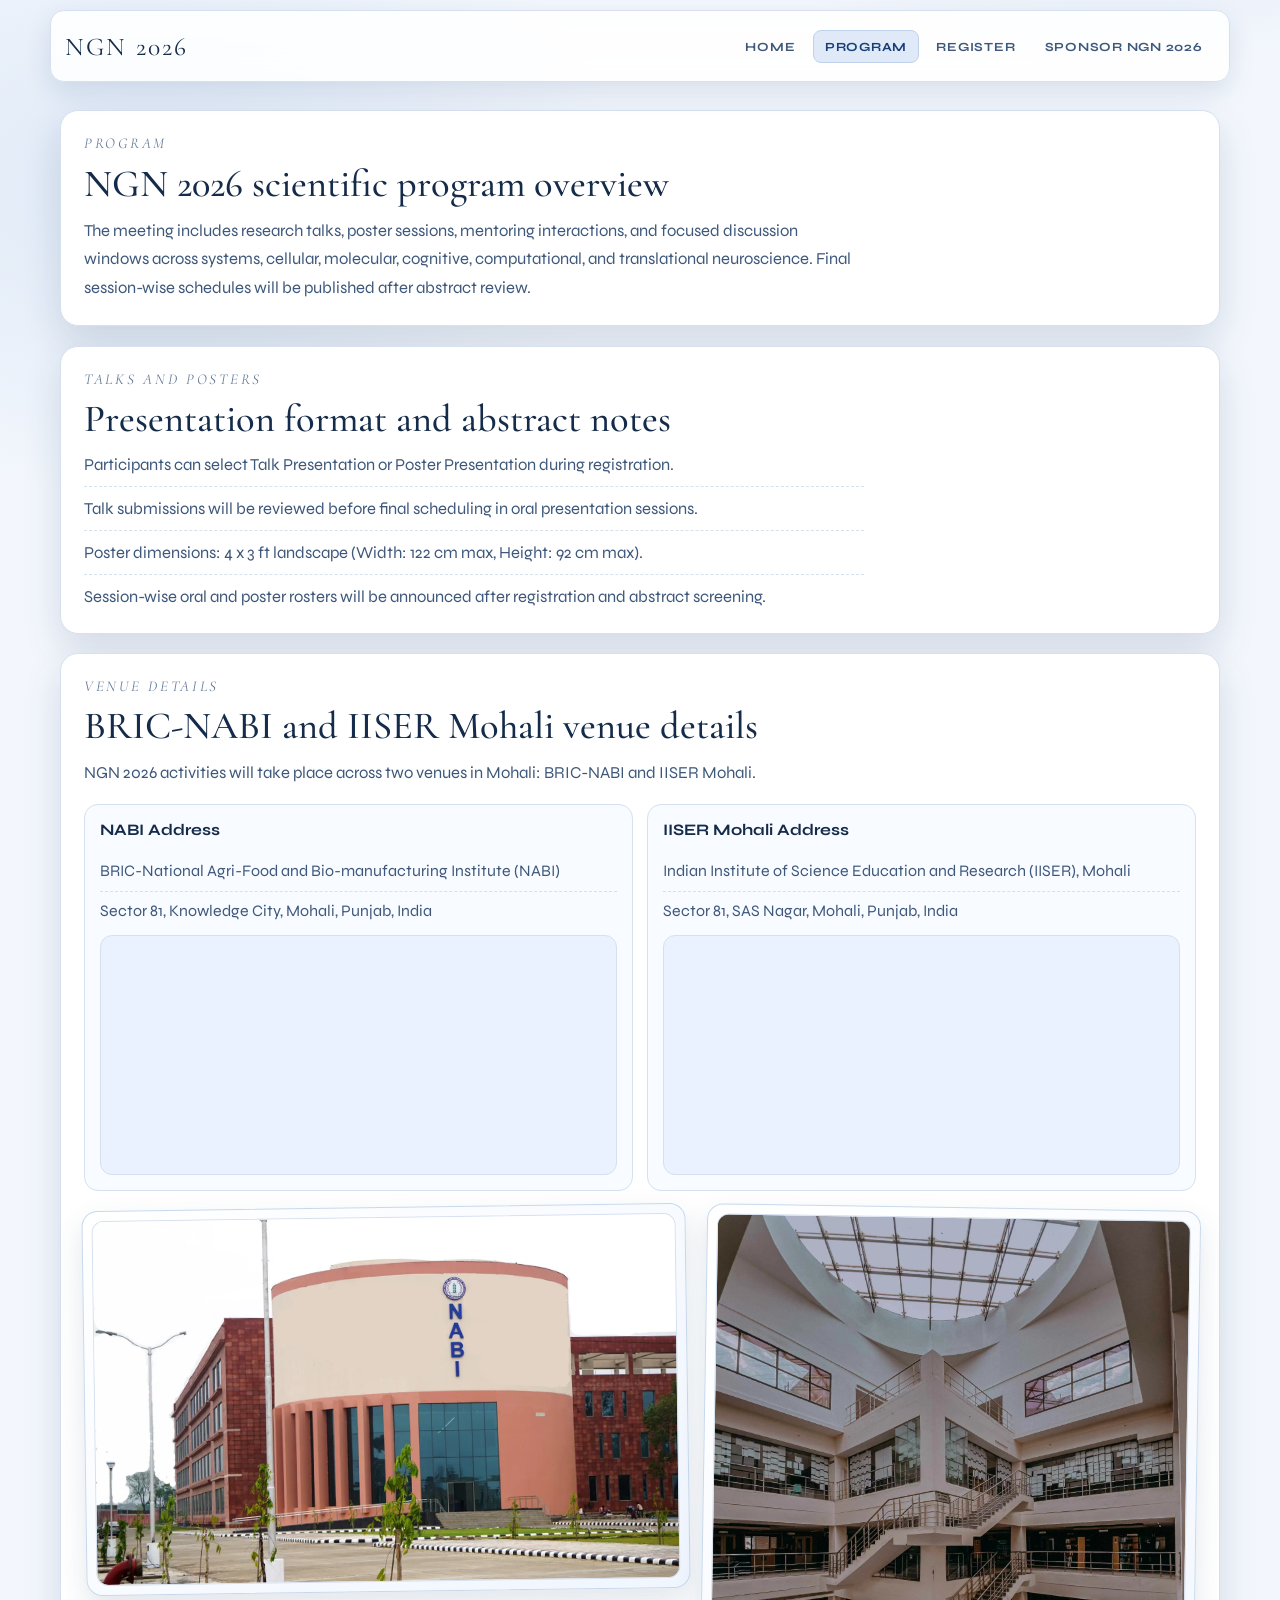
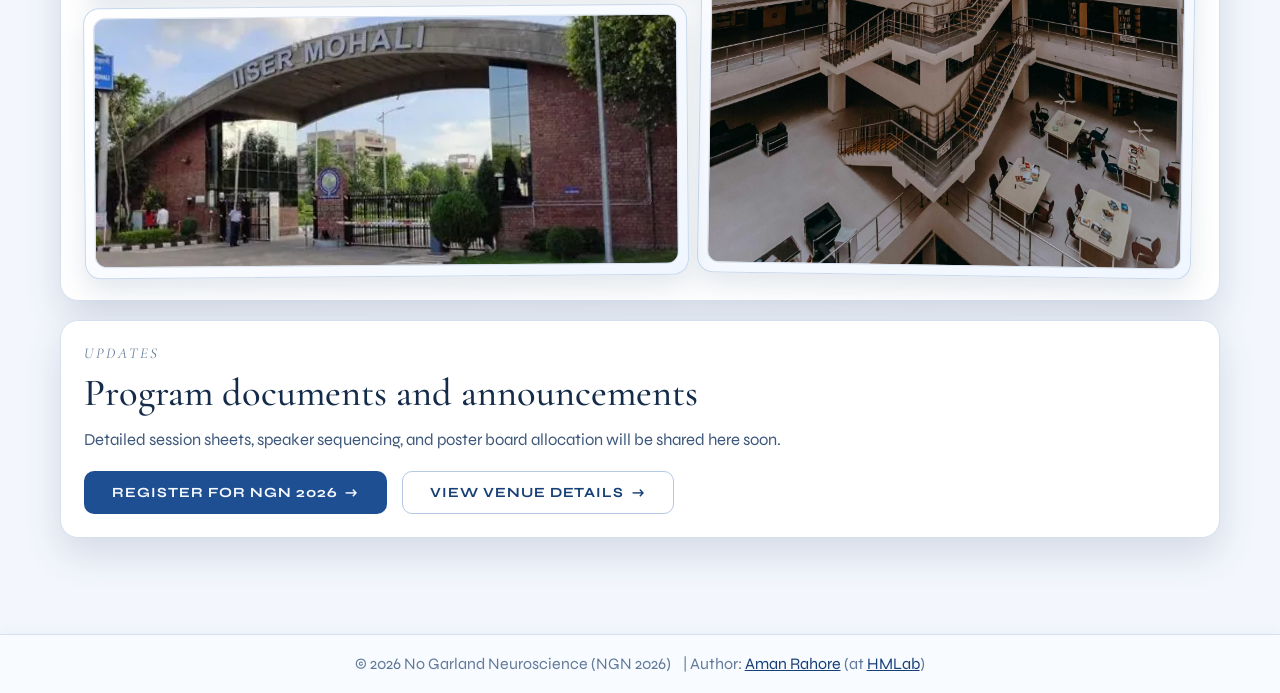
==== commit 808b0d75: "Restore last deployable site" ====
--- a/program-ngn.html
+++ b/program-ngn.html
@@ -1 +1 @@
-<!doctype html><html lang="en"><head><meta charset="UTF-8"><meta name="viewport" content="width=device-width,initial-scale=1"><base href="https://ngn2026.github.io/"><title>NGN 2026 Program</title><link href="https://fonts.googleapis.com/css2?family=Cormorant+Garamond:ital,wght@0,300;0,400;0,600;1,300&family=Syne:wght@400;700;800&display=swap" rel="stylesheet"><link rel="stylesheet" href="assets/css/styles.css"><script async src="https://www.googletagmanager.com/gtag/js?id=G-T12F16HHJD"></script><script>function gtag(){dataLayer.push(arguments)}window.dataLayer=window.dataLayer||[],gtag("js",new Date),gtag("config","G-T12F16HHJD")</script></head><body><header class="site-nav" id="site-nav"><div class="nav-inner"><a class="nav-brand" href="index.html" aria-label="No Garland Neuroscience 2026 Home">NGN 2026</a> <button class="nav-toggle" type="button" aria-expanded="false" aria-controls="nav-menu" aria-label="Toggle navigation menu"><span></span> <span></span> <span></span></button><nav class="nav-menu" id="nav-menu" aria-label="Primary"><a href="index.html">Home</a> <a href="program-ngn.html" class="is-active">Program</a> <a href="registration-ngn.html">Register</a> <a href="sponsor-ngn.html">Sponsor NGN 2026</a></nav></div></header><main class="content top-offset"><section class="section-card" id="program-overview"><div class="section-label">Program</div><h1 class="section-title">NGN 2026 scientific program overview</h1><p class="section-text">The meeting includes research talks, poster sessions, mentoring interactions, and focused discussion windows across systems, cellular, molecular, cognitive, computational, and translational neuroscience. Final session-wise schedules will be published after abstract review.</p></section><section class="section-card" id="presentation-format"><div class="section-label">Talks and Posters</div><h2 class="section-title">Presentation format and abstract notes</h2><ul class="list-points section-text"><li>Participants can select Talk Presentation or Poster Presentation during registration.</li><li>Talk submissions will be reviewed before final scheduling in oral presentation sessions.</li><li>Poster dimensions: 4 x 3 ft landscape (Width: 122 cm max, Height: 92 cm max).</li><li>Session-wise oral and poster rosters will be announced after registration and abstract screening.</li></ul></section><section class="section-card" id="venue-details"><div class="section-label">Venue Details</div><h2 class="section-title">BRIC-NABI and IISER Mohali venue details</h2><p class="section-text">NGN 2026 activities will take place across two venues in Mohali: BRIC-NABI and IISER Mohali.</p><div class="venue-layout" aria-label="Address Information"><article class="detail-card venue-map-card"><h3 class="detail-title">NABI Address</h3><ul class="detail-list"><li>BRIC-National Agri-Food and Bio-manufacturing Institute (NABI)</li><li>Sector 81, Knowledge City, Mohali, Punjab, India</li></ul><iframe class="venue-map-frame" title="Google Maps embed for NABI Mohali" loading="lazy" referrerpolicy="no-referrer-when-downgrade" src="https://maps.google.com/maps?q=National%20Agri-Food%20Biotechnology%20Institute%20Mohali&t=&z=15&ie=UTF8&iwloc=&output=embed"></iframe></article><article class="detail-card venue-map-card"><h3 class="detail-title">IISER Mohali Address</h3><ul class="detail-list"><li>Indian Institute of Science Education and Research (IISER), Mohali</li><li>Sector 81, SAS Nagar, Mohali, Punjab, India</li></ul><iframe class="venue-map-frame" title="Google Maps embed for IISER Mohali" loading="lazy" referrerpolicy="no-referrer-when-downgrade" src="https://maps.google.com/maps?q=Indian%20Institute%20of%20Science%20Education%20and%20Research%20Mohali&t=&z=15&ie=UTF8&iwloc=&output=embed"></iframe></article></div><div class="venue-photo-collage" aria-label="NABI and IISER Mohali venue photos"><figure class="venue-photo venue-photo-main"><img src="assets/media/images/nabi.webp" alt="Placeholder image for NABI campus entrance"></figure><figure class="venue-photo venue-photo-tall"><img src="assets/media/images/iiser_mohali_library.webp" alt="Placeholder image for IISER Mohali auditorium area"></figure><figure class="venue-photo venue-photo-wide"><img src="assets/media/images/IISER_mohali_main_gate.webp" alt="Placeholder image for shared networking and poster spaces"></figure></div></section><section class="section-card" id="program-updates"><div class="section-label">Updates</div><h2 class="section-title">Program documents and announcements</h2><p class="section-text">Detailed session sheets, speaker sequencing, and poster board allocation will be shared here soon.</p><div class="cta-buttons" style="margin-top:1rem;justify-content:flex-start"><a href="registration-ngn.html" class="btn btn-primary">Register for NGN 2026 <span class="btn-arrow">→</span></a> <a href="#venue-details" class="btn btn-secondary">View Venue Details <span class="btn-arrow">→</span></a></div></section></main><script src="assets/js/navbar.js" defer="defer"></script></body></html><footer class="site-footer"><div class="footer-content"><div class="footer-main"><span>© 2026 No Garland Neuroscience (NGN 2026)</span> <span>| Author: <a href="https://amanr.me" target="_blank" rel="noopener noreferrer">Aman Rathore</a> (at <a href="https://sites.google.com/view/hmlabdbs" target="_blank" rel="noopener noreferrer">HMLab</a>)</span></div></div></footer>+<!doctype html><html lang="en"><head><meta charset="UTF-8"><meta name="viewport" content="width=device-width,initial-scale=1"><base href="https://ngn2026.github.io/"><title>NGN 2026 Program</title><link href="https://fonts.googleapis.com/css2?family=Cormorant+Garamond:ital,wght@0,300;0,400;0,600;1,300&family=Syne:wght@400;700;800&display=swap" rel="stylesheet"><link rel="stylesheet" href="assets/css/styles.css"><script async src="https://www.googletagmanager.com/gtag/js?id=G-T12F16HHJD"></script><script>function gtag(){dataLayer.push(arguments)}window.dataLayer=window.dataLayer||[],gtag("js",new Date),gtag("config","G-T12F16HHJD")</script></head><body><header class="site-nav" id="site-nav"><div class="nav-inner"><a class="nav-brand" href="index.html" aria-label="No Garland Neuroscience 2026 Home">NGN 2026</a> <button class="nav-toggle" type="button" aria-expanded="false" aria-controls="nav-menu" aria-label="Toggle navigation menu"><span></span> <span></span> <span></span></button><nav class="nav-menu" id="nav-menu" aria-label="Primary"><a href="index.html">Home</a> <a href="program-ngn.html" class="is-active">Program</a> <a href="registration-ngn.html">Register</a> <a href="sponsor-ngn.html">Sponsor NGN 2026</a></nav></div></header><main class="content top-offset"><section class="section-card" id="program-overview"><div class="section-label">Program</div><h1 class="section-title">NGN 2026 scientific program overview</h1><p class="section-text">The meeting includes research talks, poster sessions, mentoring interactions, and focused discussion windows across systems, cellular, molecular, cognitive, computational, and translational neuroscience. Final session-wise schedules will be published after abstract review.</p></section><section class="section-card" id="presentation-format"><div class="section-label">Talks and Posters</div><h2 class="section-title">Presentation format and abstract notes</h2><ul class="list-points section-text"><li>Participants can select Talk Presentation or Poster Presentation during registration.</li><li>Talk submissions will be reviewed before final scheduling in oral presentation sessions.</li><li>Poster dimensions: 4 x 3 ft landscape (Width: 122 cm max, Height: 92 cm max).</li><li>Session-wise oral and poster rosters will be announced after registration and abstract screening.</li></ul></section><section class="section-card" id="venue-details"><div class="section-label">Venue Details</div><h2 class="section-title">BRIC-NABI and IISER Mohali venue details</h2><p class="section-text">NGN 2026 activities will take place across two venues in Mohali: BRIC-NABI and IISER Mohali.</p><div class="venue-layout" aria-label="Address Information"><article class="detail-card venue-map-card"><h3 class="detail-title">NABI Address</h3><ul class="detail-list"><li>BRIC-National Agri-Food and Bio-manufacturing Institute (NABI)</li><li>Sector 81, Knowledge City, Mohali, Punjab, India</li></ul><iframe class="venue-map-frame" title="Google Maps embed for NABI Mohali" loading="lazy" referrerpolicy="no-referrer-when-downgrade" src="https://maps.google.com/maps?q=National%20Agri-Food%20Biotechnology%20Institute%20Mohali&t=&z=15&ie=UTF8&iwloc=&output=embed"></iframe></article><article class="detail-card venue-map-card"><h3 class="detail-title">IISER Mohali Address</h3><ul class="detail-list"><li>Indian Institute of Science Education and Research (IISER), Mohali</li><li>Sector 81, SAS Nagar, Mohali, Punjab, India</li></ul><iframe class="venue-map-frame" title="Google Maps embed for IISER Mohali" loading="lazy" referrerpolicy="no-referrer-when-downgrade" src="https://maps.google.com/maps?q=Indian%20Institute%20of%20Science%20Education%20and%20Research%20Mohali&t=&z=15&ie=UTF8&iwloc=&output=embed"></iframe></article></div><div class="venue-photo-collage" aria-label="NABI and IISER Mohali venue photos"><figure class="venue-photo venue-photo-main"><img src="assets/media/images/nabi.webp" alt="Placeholder image for NABI campus entrance"></figure><figure class="venue-photo venue-photo-tall"><img src="assets/media/images/iiser_mohali_library.webp" alt="Placeholder image for IISER Mohali auditorium area"></figure><figure class="venue-photo venue-photo-wide"><img src="assets/media/images/IISER_mohali_main_gate.webp" alt="Placeholder image for shared networking and poster spaces"></figure></div></section><section class="section-card" id="program-updates"><div class="section-label">Updates</div><h2 class="section-title">Program documents and announcements</h2><p class="section-text">Detailed session sheets, speaker sequencing, and poster board allocation will be shared here soon.</p><div class="cta-buttons" style="margin-top:1rem;justify-content:flex-start"><a href="registration-ngn.html" class="btn btn-primary">Register for NGN 2026 <span class="btn-arrow">→</span></a> <a href="#venue-details" class="btn btn-secondary">View Venue Details <span class="btn-arrow">→</span></a></div></section></main><script src="assets/js/navbar.js" defer="defer"></script></body></html><footer class="site-footer"><div class="footer-content"><div class="footer-main"><span>© 2026 No Garland Neuroscience (NGN 2026)</span> <span>| Author: <a href="https://amanr.me" target="_blank" rel="noopener noreferrer">Aman Rahore</a> (at <a href="https://sites.google.com/view/hmlabdbs" target="_blank" rel="noopener noreferrer">HMLab</a>)</span></div></div></footer>
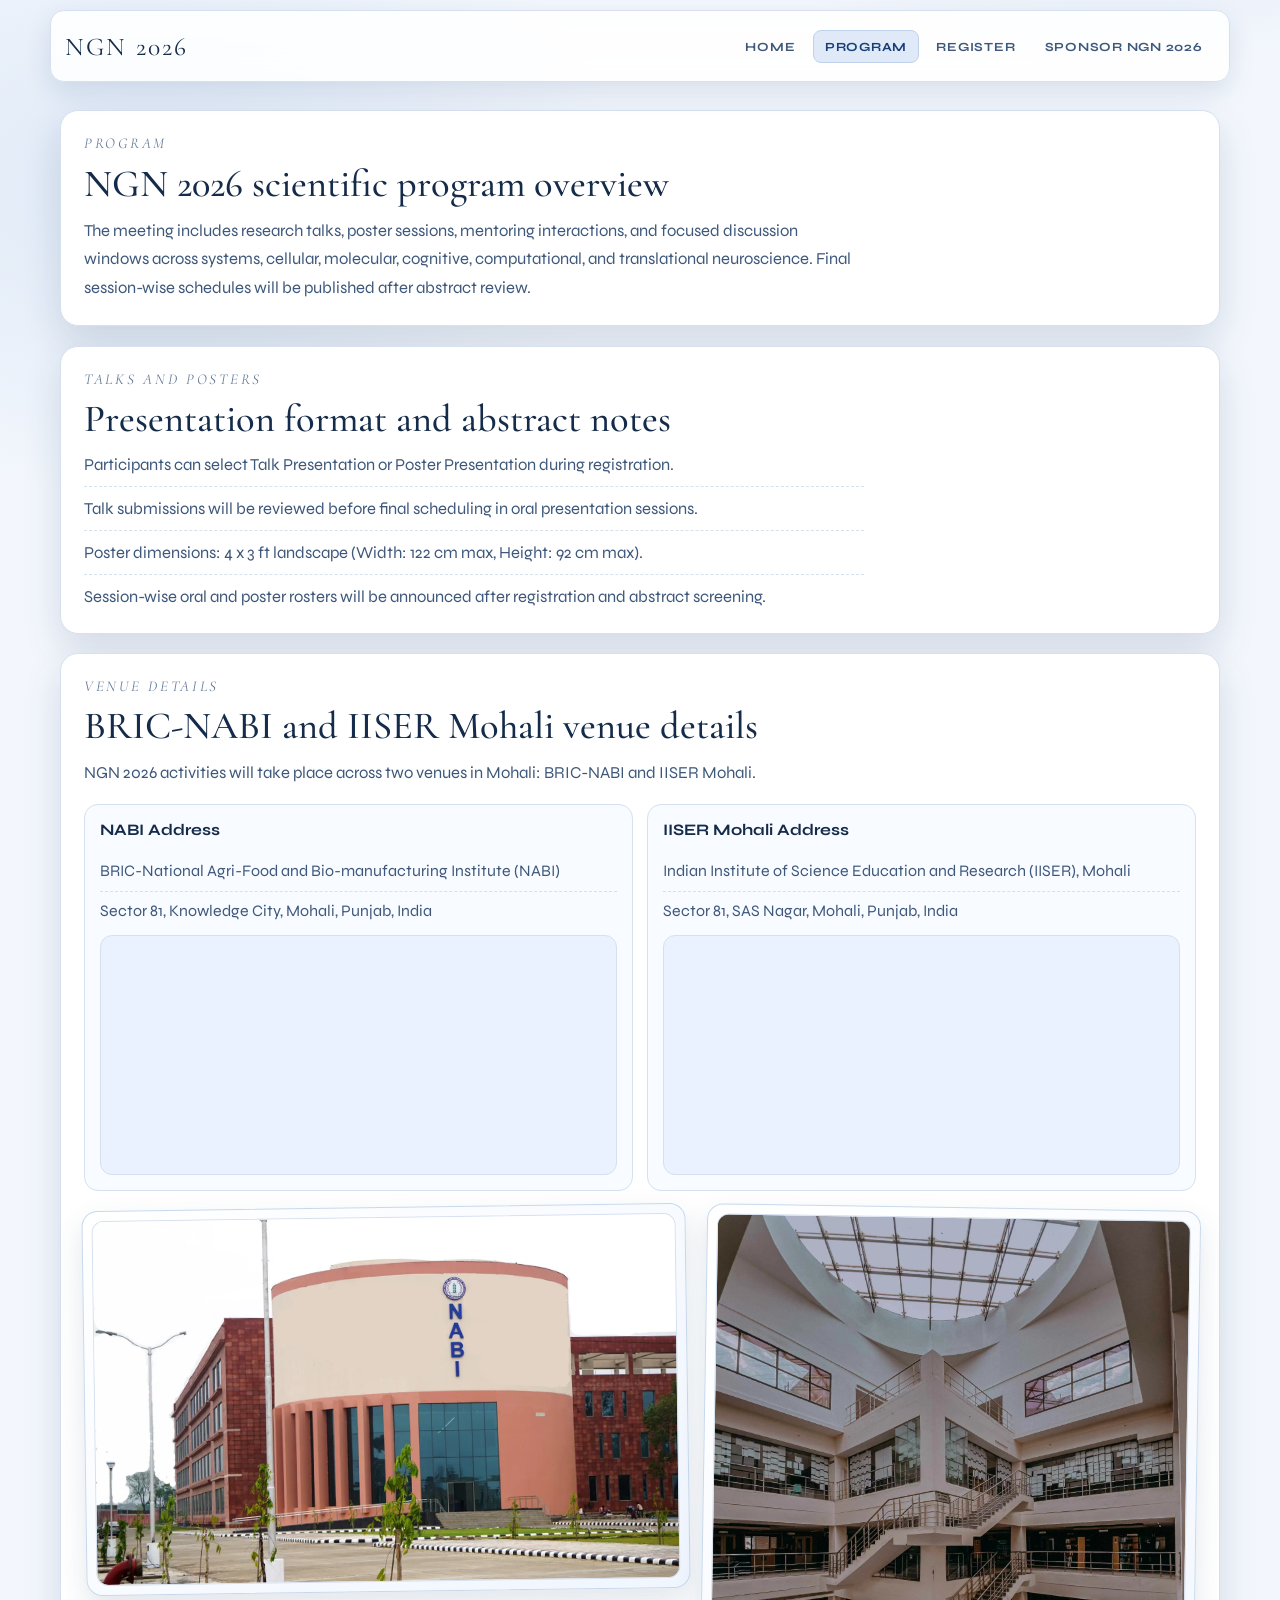
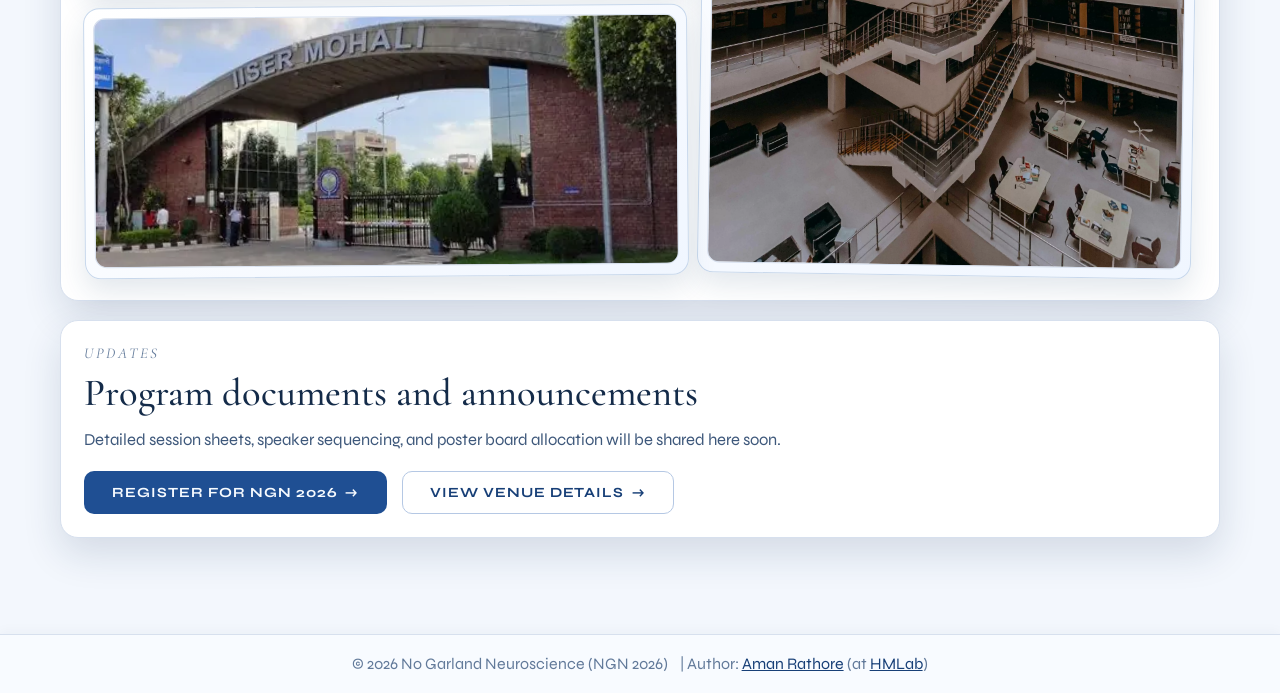
==== commit 16d91e08: "restore removed changes" ====
--- a/program-ngn.html
+++ b/program-ngn.html
@@ -1 +1 @@
-<!doctype html><html lang="en"><head><meta charset="UTF-8"><meta name="viewport" content="width=device-width,initial-scale=1"><base href="https://ngn2026.github.io/"><title>NGN 2026 Program</title><link href="https://fonts.googleapis.com/css2?family=Cormorant+Garamond:ital,wght@0,300;0,400;0,600;1,300&family=Syne:wght@400;700;800&display=swap" rel="stylesheet"><link rel="stylesheet" href="assets/css/styles.css"><script async src="https://www.googletagmanager.com/gtag/js?id=G-T12F16HHJD"></script><script>function gtag(){dataLayer.push(arguments)}window.dataLayer=window.dataLayer||[],gtag("js",new Date),gtag("config","G-T12F16HHJD")</script></head><body><header class="site-nav" id="site-nav"><div class="nav-inner"><a class="nav-brand" href="index.html" aria-label="No Garland Neuroscience 2026 Home">NGN 2026</a> <button class="nav-toggle" type="button" aria-expanded="false" aria-controls="nav-menu" aria-label="Toggle navigation menu"><span></span> <span></span> <span></span></button><nav class="nav-menu" id="nav-menu" aria-label="Primary"><a href="index.html">Home</a> <a href="program-ngn.html" class="is-active">Program</a> <a href="registration-ngn.html">Register</a> <a href="sponsor-ngn.html">Sponsor NGN 2026</a></nav></div></header><main class="content top-offset"><section class="section-card" id="program-overview"><div class="section-label">Program</div><h1 class="section-title">NGN 2026 scientific program overview</h1><p class="section-text">The meeting includes research talks, poster sessions, mentoring interactions, and focused discussion windows across systems, cellular, molecular, cognitive, computational, and translational neuroscience. Final session-wise schedules will be published after abstract review.</p></section><section class="section-card" id="presentation-format"><div class="section-label">Talks and Posters</div><h2 class="section-title">Presentation format and abstract notes</h2><ul class="list-points section-text"><li>Participants can select Talk Presentation or Poster Presentation during registration.</li><li>Talk submissions will be reviewed before final scheduling in oral presentation sessions.</li><li>Poster dimensions: 4 x 3 ft landscape (Width: 122 cm max, Height: 92 cm max).</li><li>Session-wise oral and poster rosters will be announced after registration and abstract screening.</li></ul></section><section class="section-card" id="venue-details"><div class="section-label">Venue Details</div><h2 class="section-title">BRIC-NABI and IISER Mohali venue details</h2><p class="section-text">NGN 2026 activities will take place across two venues in Mohali: BRIC-NABI and IISER Mohali.</p><div class="venue-layout" aria-label="Address Information"><article class="detail-card venue-map-card"><h3 class="detail-title">NABI Address</h3><ul class="detail-list"><li>BRIC-National Agri-Food and Bio-manufacturing Institute (NABI)</li><li>Sector 81, Knowledge City, Mohali, Punjab, India</li></ul><iframe class="venue-map-frame" title="Google Maps embed for NABI Mohali" loading="lazy" referrerpolicy="no-referrer-when-downgrade" src="https://maps.google.com/maps?q=National%20Agri-Food%20Biotechnology%20Institute%20Mohali&t=&z=15&ie=UTF8&iwloc=&output=embed"></iframe></article><article class="detail-card venue-map-card"><h3 class="detail-title">IISER Mohali Address</h3><ul class="detail-list"><li>Indian Institute of Science Education and Research (IISER), Mohali</li><li>Sector 81, SAS Nagar, Mohali, Punjab, India</li></ul><iframe class="venue-map-frame" title="Google Maps embed for IISER Mohali" loading="lazy" referrerpolicy="no-referrer-when-downgrade" src="https://maps.google.com/maps?q=Indian%20Institute%20of%20Science%20Education%20and%20Research%20Mohali&t=&z=15&ie=UTF8&iwloc=&output=embed"></iframe></article></div><div class="venue-photo-collage" aria-label="NABI and IISER Mohali venue photos"><figure class="venue-photo venue-photo-main"><img src="assets/media/images/nabi.webp" alt="Placeholder image for NABI campus entrance"></figure><figure class="venue-photo venue-photo-tall"><img src="assets/media/images/iiser_mohali_library.webp" alt="Placeholder image for IISER Mohali auditorium area"></figure><figure class="venue-photo venue-photo-wide"><img src="assets/media/images/IISER_mohali_main_gate.webp" alt="Placeholder image for shared networking and poster spaces"></figure></div></section><section class="section-card" id="program-updates"><div class="section-label">Updates</div><h2 class="section-title">Program documents and announcements</h2><p class="section-text">Detailed session sheets, speaker sequencing, and poster board allocation will be shared here soon.</p><div class="cta-buttons" style="margin-top:1rem;justify-content:flex-start"><a href="registration-ngn.html" class="btn btn-primary">Register for NGN 2026 <span class="btn-arrow">→</span></a> <a href="#venue-details" class="btn btn-secondary">View Venue Details <span class="btn-arrow">→</span></a></div></section></main><script src="assets/js/navbar.js" defer="defer"></script></body></html><footer class="site-footer"><div class="footer-content"><div class="footer-main"><span>© 2026 No Garland Neuroscience (NGN 2026)</span> <span>| Author: <a href="https://amanr.me" target="_blank" rel="noopener noreferrer">Aman Rahore</a> (at <a href="https://sites.google.com/view/hmlabdbs" target="_blank" rel="noopener noreferrer">HMLab</a>)</span></div></div></footer>+<!doctype html><html lang="en"><head><meta charset="UTF-8"/><meta name="viewport" content="width=device-width,initial-scale=1"/><base href="https://ngn2026.github.io/"/><title>NGN 2026 Program</title><link href="https://fonts.googleapis.com/css2?family=Cormorant+Garamond:ital,wght@0,300;0,400;0,600;1,300&family=Syne:wght@400;700;800&display=swap" rel="stylesheet"/><link rel="stylesheet" href="assets/css/styles.css"/><script async src="https://www.googletagmanager.com/gtag/js?id=G-T12F16HHJD"></script><script>function gtag(){dataLayer.push(arguments)}window.dataLayer=window.dataLayer||[],gtag("js",new Date),gtag("config","G-T12F16HHJD")</script></head><body><header class="site-nav" id="site-nav"><div class="nav-inner"><a class="nav-brand" href="index.html" aria-label="No Garland Neuroscience 2026 Home">NGN 2026</a> <button class="nav-toggle" type="button" aria-expanded="false" aria-controls="nav-menu" aria-label="Toggle navigation menu"><span></span> <span></span> <span></span></button><nav class="nav-menu" id="nav-menu" aria-label="Primary"><a href="index.html">Home</a> <a href="program-ngn.html" class="is-active">Program</a> <a href="registration-ngn.html">Register</a> <a href="sponsor-ngn.html">Sponsor NGN 2026</a></nav></div></header><main class="content top-offset"><section class="section-card" id="program-overview"><div class="section-label">Program</div><h1 class="section-title">NGN 2026 scientific program overview</h1><p class="section-text">The meeting includes research talks, poster sessions, mentoring interactions, and focused discussion windows across systems, cellular, molecular, cognitive, computational, and translational neuroscience. Final session-wise schedules will be published after abstract review.</p></section><section class="section-card" id="presentation-format"><div class="section-label">Talks and Posters</div><h2 class="section-title">Presentation format and abstract notes</h2><ul class="list-points section-text"><li>Participants can select Talk Presentation or Poster Presentation during registration.</li><li>Talk submissions will be reviewed before final scheduling in oral presentation sessions.</li><li>Poster dimensions: 4 x 3 ft landscape (Width: 122 cm max, Height: 92 cm max).</li><li>Session-wise oral and poster rosters will be announced after registration and abstract screening.</li></ul></section><section class="section-card" id="venue-details"><div class="section-label">Venue Details</div><h2 class="section-title">BRIC-NABI and IISER Mohali venue details</h2><p class="section-text">NGN 2026 activities will take place across two venues in Mohali: BRIC-NABI and IISER Mohali.</p><div class="venue-layout" aria-label="Address Information"><article class="detail-card venue-map-card"><h3 class="detail-title">NABI Address</h3><ul class="detail-list"><li>BRIC-National Agri-Food and Bio-manufacturing Institute (NABI)</li><li>Sector 81, Knowledge City, Mohali, Punjab, India</li></ul><iframe class="venue-map-frame" title="Google Maps embed for NABI Mohali" loading="lazy" referrerpolicy="no-referrer-when-downgrade" src="https://maps.google.com/maps?q=National%20Agri-Food%20Biotechnology%20Institute%20Mohali&t=&z=15&ie=UTF8&iwloc=&output=embed"></iframe></article><article class="detail-card venue-map-card"><h3 class="detail-title">IISER Mohali Address</h3><ul class="detail-list"><li>Indian Institute of Science Education and Research (IISER), Mohali</li><li>Sector 81, SAS Nagar, Mohali, Punjab, India</li></ul><iframe class="venue-map-frame" title="Google Maps embed for IISER Mohali" loading="lazy" referrerpolicy="no-referrer-when-downgrade" src="https://maps.google.com/maps?q=Indian%20Institute%20of%20Science%20Education%20and%20Research%20Mohali&t=&z=15&ie=UTF8&iwloc=&output=embed"></iframe></article></div><div class="venue-photo-collage" aria-label="NABI and IISER Mohali venue photos"><figure class="venue-photo venue-photo-main"><img src="assets/media/images/nabi.webp" alt="Placeholder image for NABI campus entrance"/></figure><figure class="venue-photo venue-photo-tall"><img src="assets/media/images/iiser_mohali_library.webp" alt="Placeholder image for IISER Mohali auditorium area"/></figure><figure class="venue-photo venue-photo-wide"><img src="assets/media/images/IISER_mohali_main_gate.webp" alt="Placeholder image for shared networking and poster spaces"/></figure></div></section><section class="section-card" id="program-updates"><div class="section-label">Updates</div><h2 class="section-title">Program documents and announcements</h2><p class="section-text">Detailed session sheets, speaker sequencing, and poster board allocation will be shared here soon.</p><div class="cta-buttons" style="margin-top:1rem;justify-content:flex-start"><a href="registration-ngn.html" class="btn btn-primary">Register for NGN 2026 <span class="btn-arrow">→</span></a> <a href="#venue-details" class="btn btn-secondary">View Venue Details <span class="btn-arrow">→</span></a></div></section></main><script src="assets/js/navbar.js" defer="defer"></script></body></html><footer class="site-footer"><div class="footer-content"><div class="footer-main"><span>© 2026 No Garland Neuroscience (NGN 2026)</span> <span>| Author: <a href="https://amanr.me" target="_blank" rel="noopener noreferrer">Aman Rathore</a> (at <a href="https://sites.google.com/view/hmlabdbs" target="_blank" rel="noopener noreferrer">HMLab</a>)</span></div></div></footer>
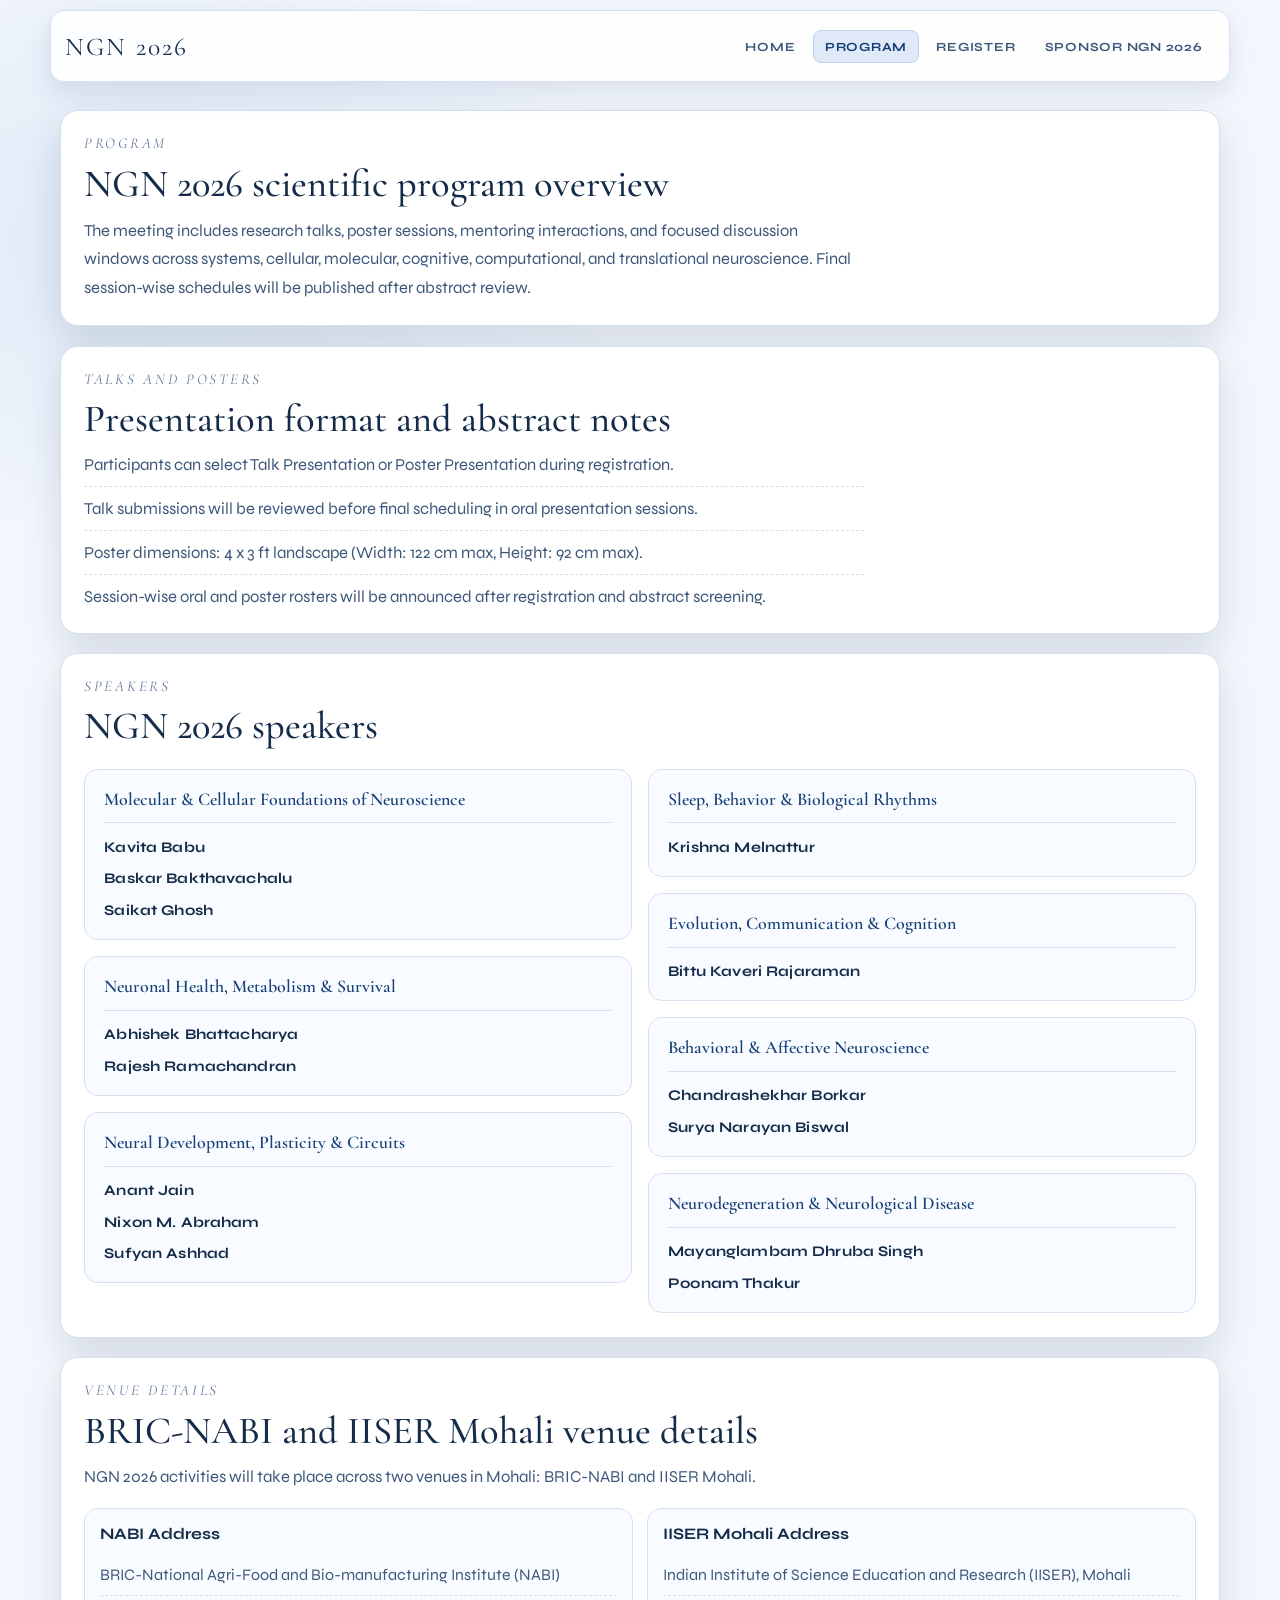
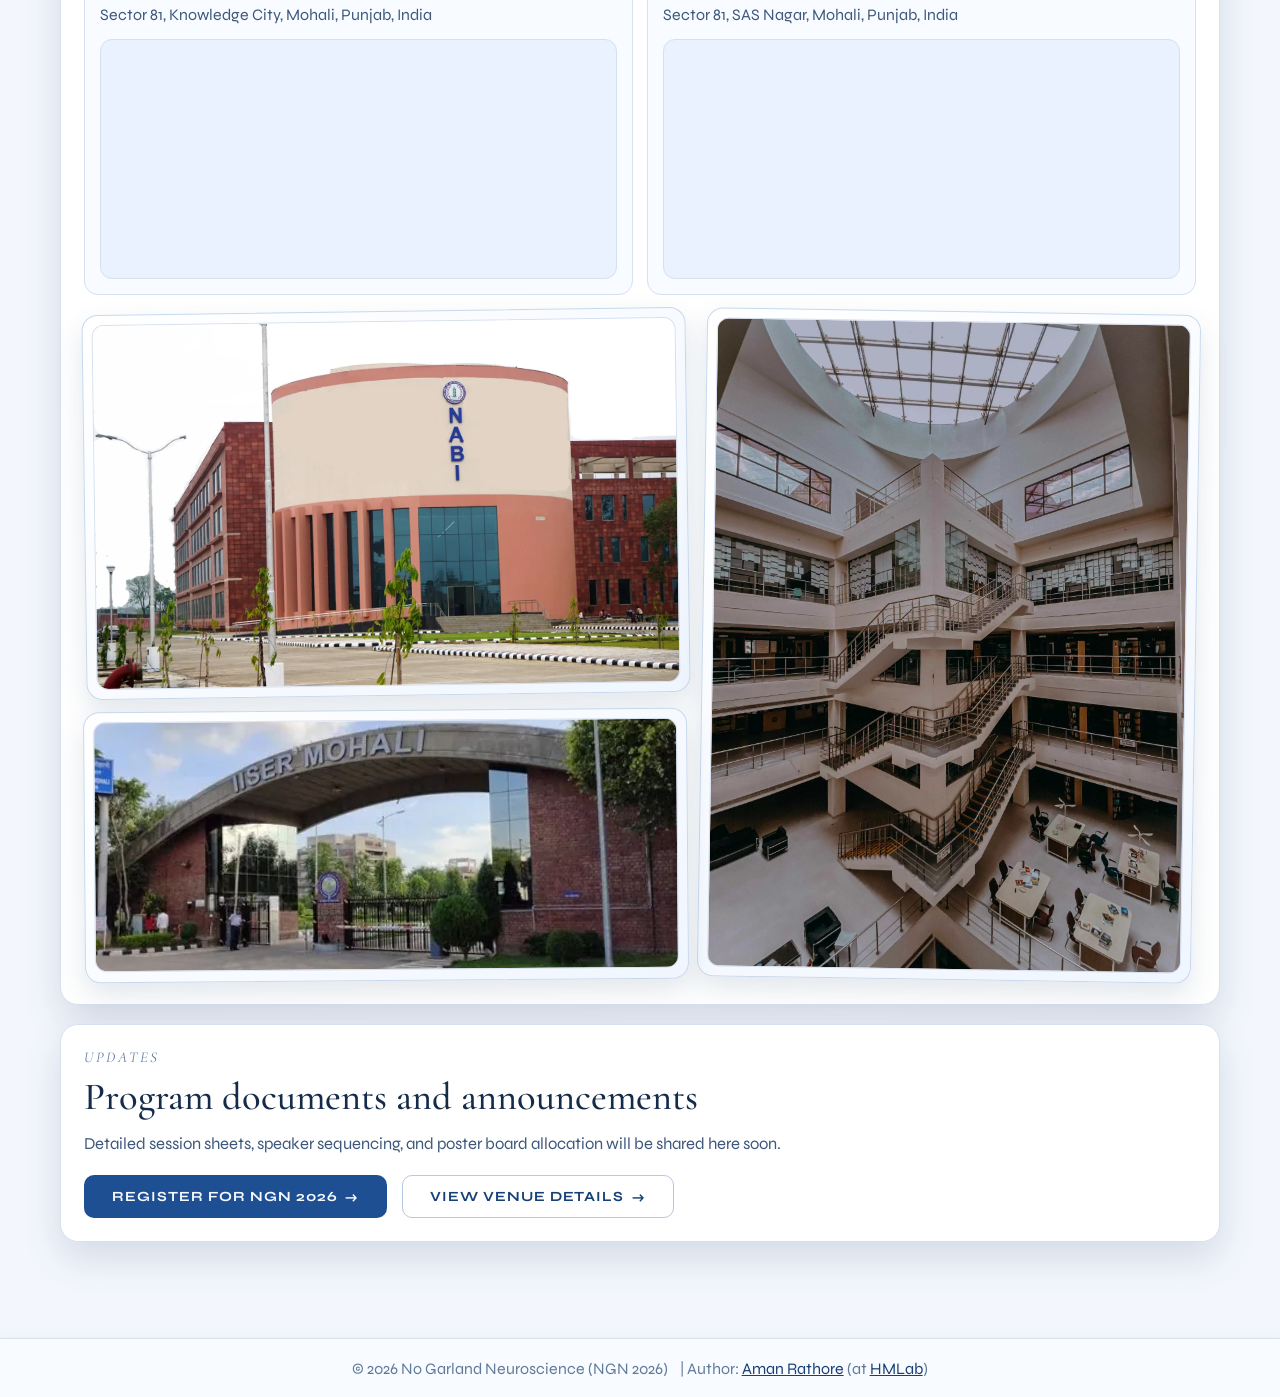
==== commit 7214bfe3: "add speakers info" ====
--- a/program-ngn.html
+++ b/program-ngn.html
@@ -1 +1 @@
-<!doctype html><html lang="en"><head><meta charset="UTF-8"/><meta name="viewport" content="width=device-width,initial-scale=1"/><base href="https://ngn2026.github.io/"/><title>NGN 2026 Program</title><link href="https://fonts.googleapis.com/css2?family=Cormorant+Garamond:ital,wght@0,300;0,400;0,600;1,300&family=Syne:wght@400;700;800&display=swap" rel="stylesheet"/><link rel="stylesheet" href="assets/css/styles.css"/><script async src="https://www.googletagmanager.com/gtag/js?id=G-T12F16HHJD"></script><script>function gtag(){dataLayer.push(arguments)}window.dataLayer=window.dataLayer||[],gtag("js",new Date),gtag("config","G-T12F16HHJD")</script></head><body><header class="site-nav" id="site-nav"><div class="nav-inner"><a class="nav-brand" href="index.html" aria-label="No Garland Neuroscience 2026 Home">NGN 2026</a> <button class="nav-toggle" type="button" aria-expanded="false" aria-controls="nav-menu" aria-label="Toggle navigation menu"><span></span> <span></span> <span></span></button><nav class="nav-menu" id="nav-menu" aria-label="Primary"><a href="index.html">Home</a> <a href="program-ngn.html" class="is-active">Program</a> <a href="registration-ngn.html">Register</a> <a href="sponsor-ngn.html">Sponsor NGN 2026</a></nav></div></header><main class="content top-offset"><section class="section-card" id="program-overview"><div class="section-label">Program</div><h1 class="section-title">NGN 2026 scientific program overview</h1><p class="section-text">The meeting includes research talks, poster sessions, mentoring interactions, and focused discussion windows across systems, cellular, molecular, cognitive, computational, and translational neuroscience. Final session-wise schedules will be published after abstract review.</p></section><section class="section-card" id="presentation-format"><div class="section-label">Talks and Posters</div><h2 class="section-title">Presentation format and abstract notes</h2><ul class="list-points section-text"><li>Participants can select Talk Presentation or Poster Presentation during registration.</li><li>Talk submissions will be reviewed before final scheduling in oral presentation sessions.</li><li>Poster dimensions: 4 x 3 ft landscape (Width: 122 cm max, Height: 92 cm max).</li><li>Session-wise oral and poster rosters will be announced after registration and abstract screening.</li></ul></section><section class="section-card" id="venue-details"><div class="section-label">Venue Details</div><h2 class="section-title">BRIC-NABI and IISER Mohali venue details</h2><p class="section-text">NGN 2026 activities will take place across two venues in Mohali: BRIC-NABI and IISER Mohali.</p><div class="venue-layout" aria-label="Address Information"><article class="detail-card venue-map-card"><h3 class="detail-title">NABI Address</h3><ul class="detail-list"><li>BRIC-National Agri-Food and Bio-manufacturing Institute (NABI)</li><li>Sector 81, Knowledge City, Mohali, Punjab, India</li></ul><iframe class="venue-map-frame" title="Google Maps embed for NABI Mohali" loading="lazy" referrerpolicy="no-referrer-when-downgrade" src="https://maps.google.com/maps?q=National%20Agri-Food%20Biotechnology%20Institute%20Mohali&t=&z=15&ie=UTF8&iwloc=&output=embed"></iframe></article><article class="detail-card venue-map-card"><h3 class="detail-title">IISER Mohali Address</h3><ul class="detail-list"><li>Indian Institute of Science Education and Research (IISER), Mohali</li><li>Sector 81, SAS Nagar, Mohali, Punjab, India</li></ul><iframe class="venue-map-frame" title="Google Maps embed for IISER Mohali" loading="lazy" referrerpolicy="no-referrer-when-downgrade" src="https://maps.google.com/maps?q=Indian%20Institute%20of%20Science%20Education%20and%20Research%20Mohali&t=&z=15&ie=UTF8&iwloc=&output=embed"></iframe></article></div><div class="venue-photo-collage" aria-label="NABI and IISER Mohali venue photos"><figure class="venue-photo venue-photo-main"><img src="assets/media/images/nabi.webp" alt="Placeholder image for NABI campus entrance"/></figure><figure class="venue-photo venue-photo-tall"><img src="assets/media/images/iiser_mohali_library.webp" alt="Placeholder image for IISER Mohali auditorium area"/></figure><figure class="venue-photo venue-photo-wide"><img src="assets/media/images/IISER_mohali_main_gate.webp" alt="Placeholder image for shared networking and poster spaces"/></figure></div></section><section class="section-card" id="program-updates"><div class="section-label">Updates</div><h2 class="section-title">Program documents and announcements</h2><p class="section-text">Detailed session sheets, speaker sequencing, and poster board allocation will be shared here soon.</p><div class="cta-buttons" style="margin-top:1rem;justify-content:flex-start"><a href="registration-ngn.html" class="btn btn-primary">Register for NGN 2026 <span class="btn-arrow">→</span></a> <a href="#venue-details" class="btn btn-secondary">View Venue Details <span class="btn-arrow">→</span></a></div></section></main><script src="assets/js/navbar.js" defer="defer"></script></body></html><footer class="site-footer"><div class="footer-content"><div class="footer-main"><span>© 2026 No Garland Neuroscience (NGN 2026)</span> <span>| Author: <a href="https://amanr.me" target="_blank" rel="noopener noreferrer">Aman Rathore</a> (at <a href="https://sites.google.com/view/hmlabdbs" target="_blank" rel="noopener noreferrer">HMLab</a>)</span></div></div></footer>+<!doctype html><html lang="en"><head><meta charset="UTF-8"/><meta name="viewport" content="width=device-width,initial-scale=1"/><base href="https://ngn2026.github.io/"/><title>NGN 2026 Program</title><link href="https://fonts.googleapis.com/css2?family=Cormorant+Garamond:ital,wght@0,300;0,400;0,600;1,300&family=Syne:wght@400;700;800&display=swap" rel="stylesheet"/><link rel="stylesheet" href="assets/css/styles.css"/><script async src="https://www.googletagmanager.com/gtag/js?id=G-T12F16HHJD"></script><script>function gtag(){dataLayer.push(arguments)}window.dataLayer=window.dataLayer||[],gtag("js",new Date),gtag("config","G-T12F16HHJD")</script></head><body><header class="site-nav" id="site-nav"><div class="nav-inner"><a class="nav-brand" href="index.html" aria-label="No Garland Neuroscience 2026 Home">NGN 2026</a> <button class="nav-toggle" type="button" aria-expanded="false" aria-controls="nav-menu" aria-label="Toggle navigation menu"><span></span> <span></span> <span></span></button><nav class="nav-menu" id="nav-menu" aria-label="Primary"><a href="index.html">Home</a> <a href="program-ngn.html" class="is-active">Program</a> <a href="registration-ngn.html">Register</a> <a href="sponsor-ngn.html">Sponsor NGN 2026</a></nav></div></header><main class="content top-offset"><section class="section-card" id="program-overview"><div class="section-label">Program</div><h1 class="section-title">NGN 2026 scientific program overview</h1><p class="section-text">The meeting includes research talks, poster sessions, mentoring interactions, and focused discussion windows across systems, cellular, molecular, cognitive, computational, and translational neuroscience. Final session-wise schedules will be published after abstract review.</p></section><section class="section-card" id="presentation-format"><div class="section-label">Talks and Posters</div><h2 class="section-title">Presentation format and abstract notes</h2><ul class="list-points section-text"><li>Participants can select Talk Presentation or Poster Presentation during registration.</li><li>Talk submissions will be reviewed before final scheduling in oral presentation sessions.</li><li>Poster dimensions: 4 x 3 ft landscape (Width: 122 cm max, Height: 92 cm max).</li><li>Session-wise oral and poster rosters will be announced after registration and abstract screening.</li></ul></section><section class="section-card" id="speakers"><div class="section-label">Speakers</div><h2 class="section-title">NGN 2026 speakers</h2><div class="speakers-grid"><article class="speaker-card"><h3 class="speaker-card-title">Molecular &amp; Cellular Foundations of Neuroscience</h3><div class="speaker-card-body"><div class="speaker-entry"><span class="speaker-name">Kavita Babu</span></div><div class="speaker-entry"><span class="speaker-name">Baskar Bakthavachalu</span></div><div class="speaker-entry"><span class="speaker-name">Saikat Ghosh</span></div></div></article><article class="speaker-card"><h3 class="speaker-card-title">Neuronal Health, Metabolism &amp; Survival</h3><div class="speaker-card-body"><div class="speaker-entry"><span class="speaker-name">Abhishek Bhattacharya</span></div><div class="speaker-entry"><span class="speaker-name">Rajesh Ramachandran</span></div></div></article><article class="speaker-card"><h3 class="speaker-card-title">Neural Development, Plasticity &amp; Circuits</h3><div class="speaker-card-body"><div class="speaker-entry"><span class="speaker-name">Anant Jain</span></div><div class="speaker-entry"><span class="speaker-name">Nixon M. Abraham</span></div><div class="speaker-entry"><span class="speaker-name">Sufyan Ashhad</span></div></div></article><article class="speaker-card"><h3 class="speaker-card-title">Sleep, Behavior &amp; Biological Rhythms</h3><div class="speaker-card-body"><div class="speaker-entry"><span class="speaker-name">Krishna Melnattur</span></div></div></article><article class="speaker-card"><h3 class="speaker-card-title">Evolution, Communication &amp; Cognition</h3><div class="speaker-card-body"><div class="speaker-entry"><span class="speaker-name">Bittu Kaveri Rajaraman</span></div></div></article><article class="speaker-card"><h3 class="speaker-card-title">Behavioral &amp; Affective Neuroscience</h3><div class="speaker-card-body"><div class="speaker-entry"><span class="speaker-name">Chandrashekhar Borkar</span></div><div class="speaker-entry"><span class="speaker-name">Surya Narayan Biswal</span></div></div></article><article class="speaker-card"><h3 class="speaker-card-title">Neurodegeneration &amp; Neurological Disease</h3><div class="speaker-card-body"><div class="speaker-entry"><span class="speaker-name">Mayanglambam Dhruba Singh</span></div><div class="speaker-entry"><span class="speaker-name">Poonam Thakur</span></div></div></article></div></section><section class="section-card" id="venue-details"><div class="section-label">Venue Details</div><h2 class="section-title">BRIC-NABI and IISER Mohali venue details</h2><p class="section-text">NGN 2026 activities will take place across two venues in Mohali: BRIC-NABI and IISER Mohali.</p><div class="venue-layout" aria-label="Address Information"><article class="detail-card venue-map-card"><h3 class="detail-title">NABI Address</h3><ul class="detail-list"><li>BRIC-National Agri-Food and Bio-manufacturing Institute (NABI)</li><li>Sector 81, Knowledge City, Mohali, Punjab, India</li></ul><iframe class="venue-map-frame" title="Google Maps embed for NABI Mohali" loading="lazy" referrerpolicy="no-referrer-when-downgrade" src="https://maps.google.com/maps?q=National%20Agri-Food%20Biotechnology%20Institute%20Mohali&t=&z=15&ie=UTF8&iwloc=&output=embed"></iframe></article><article class="detail-card venue-map-card"><h3 class="detail-title">IISER Mohali Address</h3><ul class="detail-list"><li>Indian Institute of Science Education and Research (IISER), Mohali</li><li>Sector 81, SAS Nagar, Mohali, Punjab, India</li></ul><iframe class="venue-map-frame" title="Google Maps embed for IISER Mohali" loading="lazy" referrerpolicy="no-referrer-when-downgrade" src="https://maps.google.com/maps?q=Indian%20Institute%20of%20Science%20Education%20and%20Research%20Mohali&t=&z=15&ie=UTF8&iwloc=&output=embed"></iframe></article></div><div class="venue-photo-collage" aria-label="NABI and IISER Mohali venue photos"><figure class="venue-photo venue-photo-main"><img src="assets/media/images/nabi.webp" alt="Placeholder image for NABI campus entrance"/></figure><figure class="venue-photo venue-photo-tall"><img src="assets/media/images/iiser_mohali_library.webp" alt="Placeholder image for IISER Mohali auditorium area"/></figure><figure class="venue-photo venue-photo-wide"><img src="assets/media/images/IISER_mohali_main_gate.webp" alt="Placeholder image for shared networking and poster spaces"/></figure></div></section><section class="section-card" id="program-updates"><div class="section-label">Updates</div><h2 class="section-title">Program documents and announcements</h2><p class="section-text">Detailed session sheets, speaker sequencing, and poster board allocation will be shared here soon.</p><div class="cta-buttons" style="margin-top:1rem;justify-content:flex-start"><a href="registration-ngn.html" class="btn btn-primary">Register for NGN 2026 <span class="btn-arrow">→</span></a> <a href="#venue-details" class="btn btn-secondary">View Venue Details <span class="btn-arrow">→</span></a></div></section></main><script src="assets/js/navbar.js" defer="defer"></script></body></html><footer class="site-footer"><div class="footer-content"><div class="footer-main"><span>© 2026 No Garland Neuroscience (NGN 2026)</span> <span>| Author: <a href="https://amanr.me" target="_blank" rel="noopener noreferrer">Aman Rathore</a> (at <a href="https://sites.google.com/view/hmlabdbs" target="_blank" rel="noopener noreferrer">HMLab</a>)</span></div></div></footer>
--- a/assets/css/styles.css
+++ b/assets/css/styles.css
@@ -1 +1 @@
-.site-footer{width:100%;background:var(--surface-soft);border-top:1px solid var(--line);margin-top:2.5rem;padding:1.2rem 0;font-size:1rem;color:var(--text-faint);text-align:center;box-shadow:0 -2px 12px rgba(22,49,86,.04)}.footer-content{width:min(1100px,96%);margin:0 auto;display:flex;flex-direction:column;align-items:center;gap:.3rem}.footer-main{display:flex;flex-wrap:wrap;gap:.7em;justify-content:center;align-items:center}.footer-main a{color:var(--accent-strong);text-decoration:underline;transition:color .2s}.footer-main a:hover{color:var(--accent)}:root{--nav-height:72px;--bg:#f3f7fd;--bg-soft:#eaf0fa;--surface:#ffffff;--surface-soft:#f8fbff;--line:#d7e0ee;--line-strong:#b7c6d9;--text-main:#142b49;--text-soft:#3e587b;--text-faint:#627a9a;--accent:#1f4f93;--accent-strong:#173f77;--accent-soft:#dfe9f8;--shadow:0 16px 38px rgba(22, 49, 86, 0.14);--radius-lg:18px;--radius-md:14px}*,::after,::before{box-sizing:border-box;margin:0;padding:0}body,html{width:100%;min-height:100%;overflow-x:hidden}body{font-family:Syne,sans-serif;color:var(--text-main);background:radial-gradient(900px 600px at 88% -12%,rgba(58,106,177,.18),transparent 58%),radial-gradient(780px 520px at 12% 8%,rgba(70,128,197,.12),transparent 62%),var(--bg)}.site-nav{position:fixed;top:0;left:0;width:100%;z-index:60;padding:.65rem 1.1rem;transform:translateY(0);transition:transform .28s}.site-nav.is-hidden{transform:translateY(calc(-100% - 10px))}.nav-inner{width:min(1180px,100%);margin:0 auto;min-height:var(--nav-height);display:flex;align-items:center;justify-content:space-between;gap:.9rem;border:1px solid var(--line);border-radius:14px;padding:.55rem .9rem;background:rgba(255,255,255,.88);backdrop-filter:blur(14px) saturate(135%);-webkit-backdrop-filter:blur(14px) saturate(135%);box-shadow:0 10px 26px rgba(25,58,106,.12)}.nav-brand{color:var(--text-main);text-decoration:none;font-family:"Cormorant Garamond",serif;font-size:clamp(19px, 2vw, 28px);letter-spacing:.08em;text-transform:uppercase}.nav-menu{display:flex;align-items:center;gap:.35rem;flex-wrap:wrap;justify-content:flex-end}.nav-menu a{color:var(--text-soft);text-decoration:none;text-transform:uppercase;letter-spacing:.06em;font-size:.78rem;font-weight:700;padding:.5rem .68rem;border-radius:8px;border:1px solid transparent;transition:.2s}.nav-menu a:focus-visible,.nav-menu a:hover{background:var(--accent-soft);border-color:#c2d2ea;color:var(--accent-strong)}.nav-menu a.is-active{color:var(--accent-strong);background:var(--accent-soft);border-color:#bfd1eb}.nav-toggle{display:none;width:42px;height:42px;border-radius:10px;border:1px solid #c4d3e9;background:#f5f9ff;align-items:center;justify-content:center;flex-direction:column;gap:5px;cursor:pointer}.nav-toggle span{display:block;width:18px;height:2px;background:var(--accent-strong);border-radius:10px;transition:transform .2s,opacity .2s}.site-nav.menu-open .nav-toggle span:first-child{transform:translateY(7px) rotate(45deg)}.site-nav.menu-open .nav-toggle span:nth-child(2){opacity:0}.site-nav.menu-open .nav-toggle span:nth-child(3){transform:translateY(-7px) rotate(-45deg)}.hero{position:relative;overflow:hidden;min-height:100vh;display:flex;align-items:center;justify-content:center;padding:calc(var(--nav-height) + 3rem) 1.2rem 3.2rem}.hero-home::before{content:"";position:absolute;inset:0;background:radial-gradient(620px 380px at 20% 78%,rgba(65,119,193,.15),transparent 72%),radial-gradient(720px 440px at 82% 24%,rgba(42,89,160,.16),transparent 70%);z-index:0}.hero-home::after{content:"";position:absolute;left:-4%;right:-4%;bottom:-44px;height:170px;background:linear-gradient(180deg,rgba(243,247,253,0) 0,rgba(243,247,253,.62) 52%,rgba(243,247,253,.94) 78%,var(--bg) 100%);filter:blur(18px);pointer-events:none;z-index:2}.hero-neuro{position:absolute;inset:0;width:100%;height:100%;pointer-events:none;opacity:.8;z-index:1}.hero-content{position:relative;z-index:3;width:min(100%,960px);display:flex;flex-direction:column;align-items:center}.title{font-family:"Cormorant Garamond",serif;font-weight:400;text-align:center;display:flex;flex-direction:column;gap:.06em}.title .line-top{font-size:clamp(26px, 4.8vw, 64px);line-height:1;letter-spacing:.28em;text-transform:uppercase;color:#2f4c73;font-style:italic}.title .line-main{font-size:clamp(58px, 10.5vw, 134px);line-height:.92;letter-spacing:.05em;text-transform:uppercase;font-weight:400;color:var(--text-main);text-shadow:0 18px 40px rgba(35,72,122,.15)}.tagline{margin-top:1.55rem;text-align:center;font-family:"Cormorant Garamond",serif;font-weight:400;font-size:clamp(13px, 1.7vw, 21px);letter-spacing:.1em;text-transform:uppercase;color:var(--text-faint)}.cta-box{margin-top:2.5rem;width:min(100%,780px);padding:1.55rem 2.2rem;border:1px solid var(--line);border-radius:16px;background:rgba(255,255,255,.82);backdrop-filter:blur(18px) saturate(135%);-webkit-backdrop-filter:blur(18px) saturate(135%);display:flex;flex-direction:column;align-items:center;gap:.95rem;box-shadow:0 14px 36px rgba(30,58,96,.14)}.cta-date{width:min(100%,760px);display:flex;flex-direction:column;align-items:center;justify-content:center;gap:.28rem;text-align:center;font-family:"Cormorant Garamond",serif;color:var(--accent-strong);text-shadow:0 1px 0 rgba(255,255,255,.75)}.cta-date-main{font-style:italic;font-weight:700;letter-spacing:.08em;font-size:clamp(22px, 3.2vw, 40px);line-height:1;white-space:nowrap}.cta-date-venues{display:flex;flex-direction:column;align-items:center;justify-content:center;gap:.2rem;text-align:center}.cta-date-venues span{font-style:italic;font-weight:600;letter-spacing:.05em;font-size:clamp(13px, 1.15vw, 18px);line-height:1.24}.cta-buttons{display:flex;gap:.9rem;flex-wrap:wrap;justify-content:center}.btn{display:inline-flex;align-items:center;gap:.45rem;padding:.74rem 1.7rem;border-radius:10px;font-family:Syne,sans-serif;font-size:clamp(12px, 1.1vw, 14px);font-weight:700;letter-spacing:.07em;text-transform:uppercase;cursor:pointer;text-decoration:none;transition:.22s}.btn-primary{background:var(--accent);color:#f7fbff;border:1px solid transparent}.btn-primary:hover{background:var(--accent-strong);box-shadow:0 10px 22px rgba(31,79,147,.34);transform:translateY(-1px)}.btn-secondary{background:0 0;color:var(--accent-strong);border:1px solid #b5c8e4}.btn-secondary:hover{background:#eff4fc;border-color:#9db6da;transform:translateY(-1px)}.btn-arrow{font-size:1.05em;transition:transform .2s}.btn:hover .btn-arrow{transform:translateX(3px)}.content{position:relative;width:min(1160px,92vw);margin:0 auto 6rem;display:grid;gap:1.2rem}.content-home{margin-top:-1.9rem;z-index:4}.top-offset{padding-top:calc(var(--nav-height) + 2.4rem)}.section-card{border:1px solid var(--line);border-radius:var(--radius-lg);padding:clamp(1.1rem,1.8vw,2rem);background:var(--surface);box-shadow:var(--shadow)}.section-label{font-family:"Cormorant Garamond",serif;font-style:italic;letter-spacing:.18em;text-transform:uppercase;color:var(--text-faint);margin-bottom:.7rem;font-size:clamp(12px, 1.2vw, 15px)}.section-title{font-family:"Cormorant Garamond",serif;font-weight:500;font-size:clamp(24px, 3vw, 44px);color:var(--text-main);margin-bottom:.72rem;line-height:1.08}.section-text{max-width:78ch;font-size:clamp(14px, 1.3vw, 17px);line-height:1.72;color:var(--text-soft)}.split{display:grid;grid-template-columns:1.08fr 0.92fr;gap:1rem}.list-points{list-style:none;display:grid;gap:.52rem}.list-points li{color:var(--text-soft);line-height:1.58;border-top:1px dashed var(--line);padding-top:.52rem}.list-points li:first-child{border-top:none;padding-top:0}.organizers-grid{display:grid;grid-template-columns:repeat(2,minmax(0,1fr));gap:.8rem;margin-top:1rem}.organizer-link{text-decoration:none}.organizer{border:1px solid var(--line);border-radius:var(--radius-md);padding:.95rem;background:var(--surface-soft);transition:transform .22s,border-color .22s,box-shadow .22s}.organizer-link:focus-visible .organizer,.organizer-link:hover .organizer{transform:translateY(-2px);border-color:#9cb8df;box-shadow:0 12px 24px rgba(31,79,146,.16)}.organizer-link:focus-visible{outline:0}.organizer-name{color:var(--text-main);font-weight:700;margin-bottom:.3rem}.organizer-affiliation{color:var(--text-soft);line-height:1.5;font-size:.93rem}.hosts-slider-block{margin-top:1rem;display:grid;gap:.6rem}.hosts-slider-title{color:var(--text-main);font-size:1rem;letter-spacing:.03em}.hosts-slider{border:1px solid var(--line);border-radius:14px;background:var(--surface-soft);overflow:hidden}.hosts-slider-track{display:flex;gap:.82rem;width:max-content;padding:.82rem;will-change:transform}.hosts-slide{width:clamp(220px,30vw,330px);border:1px solid var(--line);border-radius:12px;padding:.55rem;background:#fff;flex:0 0 auto}.hosts-slide img,.hosts-slide video{width:100%;aspect-ratio:16/10;object-fit:cover;border-radius:10px;border:1px solid var(--line);background:#f2f7ff;display:block}.hosts-slide figcaption{margin-top:.52rem;color:var(--text-soft);font-size:.86rem;line-height:1.42}.detail-grid{display:grid;grid-template-columns:repeat(2,minmax(0,1fr));gap:.9rem;margin-top:.9rem}.venue-layout{display:grid;grid-template-columns:repeat(2,minmax(0,1fr));gap:.9rem;margin-top:1rem;align-items:stretch}.detail-card{border:1px solid var(--line);border-radius:var(--radius-md);padding:.95rem;background:var(--surface-soft)}.detail-title{color:var(--text-main);font-size:1rem;margin-bottom:.55rem}.detail-list{list-style:none;display:grid;gap:.45rem}.detail-list li{color:var(--text-soft);line-height:1.54;border-top:1px dashed var(--line);padding-top:.45rem}.detail-list li:first-child{border-top:none;padding-top:0}.venue-map-card{display:grid;gap:.7rem;align-content:start}.venue-map-copy{color:var(--text-soft);line-height:1.58;font-size:.95rem}.venue-map-link{justify-self:flex-start}.venue-map-helper{color:var(--text-faint);font-size:.82rem;line-height:1.45}.venue-map-frame{width:100%;min-height:240px;border:1px solid var(--line);border-radius:12px;background:#eaf2ff}.venue-photo-collage{margin-top:1rem;display:grid;grid-template-columns:1.1fr 0.9fr;grid-template-areas:"main tall" "wide tall";gap:.85rem;align-items:stretch}.venue-photo{border:1px solid #c8d8ec;border-radius:16px;padding:.58rem;background:linear-gradient(145deg,#fff 0,#f0f6ff 100%);box-shadow:0 12px 28px rgba(33,67,110,.13)}.venue-photo img{width:100%;height:100%;object-fit:cover;border-radius:12px;border:1px solid var(--line);display:block;background:#eef4fc}.venue-photo figcaption{margin-top:.48rem;color:#36557e;font-size:.78rem;letter-spacing:.07em;text-transform:uppercase}.venue-photo-main{grid-area:main;transform:rotate(-.8deg)}.venue-photo-main img{aspect-ratio:16/10}.venue-photo-tall{grid-area:tall;transform:rotate(.9deg)}.venue-photo-tall img{aspect-ratio:4/5}.venue-photo-wide{grid-area:wide;transform:rotate(-.45deg)}.venue-photo-wide img{aspect-ratio:21/9}.mono{font-family:ui-monospace,SFMono-Regular,Menlo,Monaco,Consolas,"Liberation Mono","Courier New",monospace;font-size:.92em;color:#1f4579}.upi-qr-wrap{display:flex;flex-direction:column;align-items:center;gap:.6rem;margin-top:.5rem}.upi-qr-frame{position:relative;display:inline-block;max-width:min(220px,100%);line-height:0}.upi-qr-thumb-img{max-width:100%;height:auto;border:1px solid var(--line);border-radius:8px;background:#fff;display:block}.upi-qr-expand-layer{display:none}@media (hover:hover) and (pointer:fine){.upi-qr-expand-layer{display:flex;position:absolute;inset:0;align-items:center;justify-content:center;border-radius:8px;background:rgba(20,43,73,.48);opacity:0;transition:opacity .22s;pointer-events:none}.upi-qr-frame:has(.upi-qr-expand-btn:focus-visible) .upi-qr-expand-layer,.upi-qr-frame:hover .upi-qr-expand-layer{opacity:1;pointer-events:auto}.upi-qr-expand-btn{display:inline-flex;align-items:center;justify-content:center;width:3.35rem;height:3.35rem;padding:0;border:none;border-radius:999px;background:rgba(255,255,255,.96);color:var(--accent-strong);box-shadow:0 6px 22px rgba(22,49,86,.28);cursor:pointer;transition:transform .18s,box-shadow .18s}.upi-qr-expand-btn:hover{transform:scale(1.06);box-shadow:0 10px 28px rgba(22,49,86,.34)}.upi-qr-expand-btn:focus-visible{outline:3px solid var(--accent-soft);outline-offset:3px}.upi-qr-expand-icon{display:block;width:2.35rem;height:2.35rem;object-fit:contain}}@media (hover:none),(pointer:coarse){.upi-qr-expand-layer{display:none!important}}.upi-qr-sr-only{position:absolute;width:1px;height:1px;padding:0;margin:-1px;overflow:hidden;clip:rect(0,0,0,0);white-space:nowrap;border:0}body.upi-qr-dialog-open{overflow:hidden}.upi-qr-dialog[hidden]{display:none!important}.upi-qr-dialog.is-open{position:fixed;inset:0;z-index:200;display:flex;align-items:center;justify-content:center;padding:1.5rem}.upi-qr-dialog-backdrop{position:absolute;inset:0;background:rgba(15,28,48,.55);backdrop-filter:blur(4px);-webkit-backdrop-filter:blur(4px)}.upi-qr-dialog-panel{position:relative;z-index:1;max-width:min(92vw,420px);padding:1.35rem 1.25rem 1.5rem;border-radius:var(--radius-md);background:var(--surface);border:1px solid var(--line);box-shadow:var(--shadow)}.upi-qr-dialog-close{position:absolute;top:.45rem;right:.45rem;width:2.35rem;height:2.35rem;border:1px solid var(--line);border-radius:8px;background:var(--surface-soft);color:var(--accent-strong);font-size:1.45rem;line-height:1;cursor:pointer;display:flex;align-items:center;justify-content:center;transition:background .15s}.upi-qr-dialog-close:hover{background:var(--accent-soft)}.upi-qr-dialog-close:focus-visible{outline:3px solid var(--accent-soft);outline-offset:2px}.upi-qr-dialog-img{display:block;width:min(72vw,360px);height:auto;max-height:min(72vh,360px);margin:.35rem auto 0;object-fit:contain;border:1px solid var(--line);border-radius:10px;background:#fff}.top-actions{display:flex;flex-wrap:wrap;gap:.8rem;margin-top:1rem}.tier-table-wrap{width:100%;overflow-x:auto;-webkit-overflow-scrolling:touch;margin-top:1rem;border:1px solid var(--line);border-radius:12px;background:#fcfdff}.tier-table{width:100%;border-collapse:collapse;table-layout:fixed;min-width:760px}.tier-table td,.tier-table th{border-bottom:1px dashed var(--line);padding:.75rem .72rem;text-align:left;vertical-align:top;font-size:.9rem;line-height:1.48}.tier-table th{color:#2e4970;font-size:.8rem;letter-spacing:.06em;text-transform:uppercase;background:#edf3fc}.tier-table td{color:var(--text-soft);max-width:100%;white-space:normal;overflow-wrap:anywhere;word-break:break-word}.tier-cell-list{list-style:disc;margin-left:1.1rem;display:grid;gap:.22rem}.tier-cell-list li{color:var(--text-soft)}.investment-tip{position:relative;display:inline-block;cursor:help;border-bottom:1px dotted #8aa7ce;color:var(--text-main)}.investment-tip::after{content:attr(data-currency);position:absolute;left:50%;bottom:calc(100% + 10px);transform:translateX(-50%);background:#16365f;color:#f4f8ff;border:1px solid rgba(214,229,250,.35);border-radius:8px;padding:.42rem .56rem;white-space:nowrap;font-size:.78rem;letter-spacing:.01em;line-height:1.35;box-shadow:0 10px 24px rgba(20,50,89,.3);opacity:0;pointer-events:none;transition:opacity .18s;z-index:60}.investment-tip::before{content:"";position:absolute;left:50%;bottom:calc(100% + 4px);transform:translateX(-50%) rotate(45deg);width:9px;height:9px;background:#16365f;border-right:1px solid rgba(214,229,250,.35);border-bottom:1px solid rgba(214,229,250,.35);opacity:0;transition:opacity .18s;z-index:59}.investment-tip:focus-visible::after,.investment-tip:focus-visible::before,.investment-tip:hover::after,.investment-tip:hover::before{opacity:1}.investment-tip:focus-visible{outline:#6b92c8 solid 2px;outline-offset:3px}.sponsor-note-highlight{margin-top:.9rem;border:1px solid #f0d795;border-left:4px solid #e6bb4c;border-radius:10px;padding:.72rem .86rem;background:#fff9ea;color:#5f4a1f;font-size:.95rem;line-height:1.5}.tier-badge{display:inline-block;border-radius:999px;padding:.16rem .62rem;font-size:.76rem;letter-spacing:.05em;text-transform:uppercase;color:#112947;font-weight:700}.tier-platinum{background:linear-gradient(120deg,#def3ff,#bde6f5)}.tier-gold{background:linear-gradient(120deg,#ffeec2,#f7d384)}.tier-silver{background:linear-gradient(120deg,#e4e8f0,#cad2e2)}.timeline-grid{display:grid;grid-template-columns:repeat(3,minmax(0,1fr));gap:.8rem;margin-top:1rem}.timeline-card{border:1px solid var(--line);border-radius:12px;padding:.95rem;background:var(--surface-soft)}.timeline-card h3{font-family:"Cormorant Garamond",serif;font-size:1.55rem;line-height:1;color:var(--accent-strong);margin-bottom:.5rem}.timeline-card p{color:var(--text-soft);line-height:1.5}.ngn-timeline{position:relative;display:grid;gap:1.2rem;margin-top:1.15rem;padding-left:1.25rem}.ngn-timeline::before{content:"";position:absolute;top:.35rem;bottom:.35rem;left:.36rem;width:4px;border-radius:999px;background:linear-gradient(180deg,#9eb8da 0,#4d78ad 100%);opacity:.72}.ngn-timeline-item{position:relative;padding-left:1.2rem}.ngn-timeline-item::before{content:"";position:absolute;left:-.05rem;top:1.02rem;width:13px;height:13px;border-radius:50%;border:3px solid #6a91c3;background:#f9fcff;box-shadow:0 0 0 4px rgba(154,184,221,.33)}.ngn-year-badge{display:flex;flex-wrap:wrap;align-items:center;gap:.55rem;margin-bottom:.62rem}.ngn-edition-label{display:inline-flex;align-items:center;color:var(--text-faint);letter-spacing:.06em;text-transform:uppercase;font-size:.66rem;border:1px solid #bfd2ea;border-radius:999px;padding:.16rem .58rem;background:#edf4ff}.ngn-year-badge h3{font-family:"Cormorant Garamond",serif;font-size:clamp(26px, 3.2vw, 42px);line-height:.95;letter-spacing:.03em;text-transform:uppercase;color:var(--accent-strong)}.ngn-entry-card{border:1px solid #c6d5ea;border-radius:16px;padding:.92rem;background:linear-gradient(140deg,#fff 0,#f5f9ff 100%);display:grid;gap:.86rem;box-shadow:0 10px 24px rgba(34,71,116,.12)}.ngn-slideshow-placeholder{border:1px dashed #bfd0e7;border-radius:13px;padding:.62rem;background:#edf5ff}.ngn-slides-row{display:flex;overflow-x:auto;gap:.62rem;padding-bottom:.28rem;scrollbar-width:thin;scrollbar-color:#a7bfdc #e7f0fc}.ngn-slides-row::-webkit-scrollbar{height:8px}.ngn-slides-row::-webkit-scrollbar-track{background:#e7f0fc;border-radius:999px}.ngn-slides-row::-webkit-scrollbar-thumb{background:#a7bfdc;border-radius:999px}.ngn-slide{flex:0 0 clamp(170px,24vw,230px);border:1px solid var(--line);border-radius:10px;padding:.45rem;background:var(--surface)}.ngn-slide img{width:100%;aspect-ratio:16/10;object-fit:cover;border-radius:8px;border:1px solid var(--line);display:block;background:#eef4fd}.ngn-slide figcaption{margin-top:.34rem;color:var(--text-faint);font-size:.76rem;letter-spacing:.03em;text-transform:uppercase}.ngn-slide-hint{margin-top:.56rem;color:var(--text-faint);font-size:.82rem;line-height:1.45}.ngn-description{max-width:none}.program-grid{display:grid;grid-template-columns:repeat(2,minmax(0,1fr));gap:.85rem;margin-top:1rem}.program-day{border:1px solid var(--line);border-radius:12px;padding:.95rem;background:var(--surface-soft)}.program-day h3{color:var(--text-main);margin-bottom:.55rem;font-size:1rem}.program-slot-list{list-style:none;display:grid;gap:.45rem}.program-slot-list li{border-top:1px dashed var(--line);padding-top:.45rem;color:var(--text-soft);line-height:1.52}.program-slot-list li:first-child{border-top:none;padding-top:0}.media-hint{color:var(--text-faint);line-height:1.55}.media-grid{display:grid;grid-template-columns:repeat(3,minmax(0,1fr));gap:.85rem;margin-top:1rem}.media-card{border:1px solid var(--line);border-radius:12px;padding:.75rem;background:var(--surface-soft)}.media-thumb{width:100%;aspect-ratio:16/9;object-fit:cover;display:block;border-radius:10px;border:1px solid var(--line);background:#f0f5fd}.media-caption{margin-top:.62rem;color:var(--text-soft);font-size:.9rem;line-height:1.45}.video-grid{display:grid;grid-template-columns:repeat(3,minmax(0,1fr));gap:.85rem;margin-top:1rem}.video-card{border:1px solid var(--line);border-radius:12px;padding:.75rem;background:var(--surface-soft)}.behavior-video{width:100%;aspect-ratio:16/9;border-radius:10px;border:1px solid var(--line);background:#0f1725;display:block}.video-card h3{margin-top:.65rem;color:var(--text-main);font-size:.98rem}.video-card p{margin-top:.35rem;color:var(--text-soft);line-height:1.5;font-size:.9rem}.footer-note{text-align:center;color:var(--text-faint);letter-spacing:.06em;margin-top:.5rem;font-size:.8rem;text-transform:uppercase}.footer-note a{color:inherit;text-decoration:underline;text-decoration-thickness:1px;text-underline-offset:3px;transition:color .2s}.footer-note a:visited{color:inherit}.footer-note a:focus-visible,.footer-note a:hover{color:var(--accent-strong)}.footer-note a:focus-visible{outline:#9ab4d6 solid 2px;outline-offset:2px;border-radius:2px}.about-placeholder{min-height:calc(100vh - 180px);display:grid;place-items:center}.about-todo{font-family:"Cormorant Garamond",serif;font-size:clamp(56px, 20vw, 220px);line-height:.9;letter-spacing:.06em;text-transform:uppercase;color:#365785}@media (max-width:1050px){.nav-menu{gap:.2rem}.nav-menu a{font-size:.74rem;padding:.45rem .58rem}}@media (max-width:900px){.hero{min-height:92vh;padding:calc(var(--nav-height) + 2.2rem) 1rem 3rem}.title .line-top{letter-spacing:.18em}.tagline{letter-spacing:.07em}.cta-box{width:100%}.cta-date{width:100%;gap:.26rem}.cta-date-main{font-size:clamp(20px, 4.4vw, 30px)}.cta-date-venues span{font-size:clamp(12px, 2vw, 16px);line-height:1.3}.site-nav{padding:.65rem .8rem}.nav-inner{min-height:62px;position:relative;background:rgba(255,255,255,.96);backdrop-filter:none;-webkit-backdrop-filter:none}.nav-toggle{display:inline-flex}.nav-menu{position:absolute;top:calc(100% + .55rem);left:0;right:0;border:1px solid var(--line);border-radius:12px;background:rgba(255,255,255,.98);backdrop-filter:none;-webkit-backdrop-filter:none;padding:.4rem;display:none;flex-direction:column;align-items:stretch;gap:.3rem;z-index:80}.site-nav.menu-open .nav-menu{display:flex}.nav-menu a{font-size:.79rem;padding:.75rem .7rem}.split{grid-template-columns:1fr}.content-home{margin-top:-1.2rem}.detail-grid,.media-grid,.organizers-grid,.program-grid,.timeline-grid,.venue-layout,.video-grid{grid-template-columns:1fr}.venue-photo-collage{grid-template-columns:1fr;grid-template-areas:"main" "wide"}.venue-photo-tall{display:none}.venue-photo-main,.venue-photo-tall,.venue-photo-wide{transform:none}.ngn-timeline{padding-left:.95rem}.ngn-timeline::before{left:.24rem}.ngn-timeline-item{padding-left:.95rem}.ngn-timeline-item::before{left:-.18rem;top:.95rem}.ngn-entry-card{padding:.74rem}.ngn-slide{flex-basis:clamp(155px,55vw,200px)}.hosts-slide{width:clamp(210px,66vw,290px)}.tier-table-wrap{border:none;border-radius:0;overflow:visible;background:0 0}.tier-table{min-width:0;width:100%;display:block;table-layout:auto;border-collapse:separate;border-spacing:0}.tier-table thead{position:absolute;width:1px;height:1px;margin:-1px;padding:0;overflow:hidden;white-space:nowrap;border:0;clip:rect(0,0,0,0);clip-path:inset(50%)}.tier-table tbody{display:grid;gap:.75rem}.tier-table tr{display:block;border:1px solid var(--line);border-radius:12px;padding:.25rem .7rem;background:var(--surface-soft)}.tier-table td{display:block;padding:.62rem 0;border-bottom:1px dashed var(--line);font-size:.84rem;line-height:1.45}.tier-table td::before{content:attr(data-label);display:block;margin-bottom:.28rem;color:var(--text-faint);font-size:.7rem;letter-spacing:.05em;text-transform:uppercase;font-weight:700}.tier-table td:last-child{border-bottom:none}.tier-table td>*{max-width:100%;overflow-wrap:anywhere;word-break:break-word}.tier-table td .tier-cell-list{list-style:none;margin-left:0;gap:.35rem}.tier-table td .tier-cell-list li{position:relative;padding-left:.72rem}.tier-table td .tier-cell-list li::before{content:"•";position:absolute;left:0;color:var(--text-faint)}.investment-tip{border-bottom-style:solid}.investment-tip::after,.investment-tip::before{display:none}}@media (max-width:600px){.content{width:min(1120px,94vw)}.content-home{margin-top:-.8rem}.hero{min-height:88vh;padding:calc(var(--nav-height) + 2rem) .9rem 2.4rem}.hero-home::after{filter:none;opacity:.85}.title .line-top{font-size:clamp(22px, 8vw, 36px);letter-spacing:.12em;color:#1f3a5f;font-weight:600}.title .line-main{font-size:min(clamp(24px, 7.8vw, 52px), calc((100vw - 2.2rem) / 12.4));letter-spacing:clamp(.015em, .1vw, .035em);color:#0f2746;font-weight:700;text-shadow:0 10px 22px rgba(24,54,92,.2)}.tagline{margin-top:1.1rem;font-size:clamp(12px, 3.8vw, 16px);letter-spacing:.05em}.site-nav{padding:.55rem .62rem}.nav-brand{font-size:clamp(18px, 5vw, 24px)}.cta-box{backdrop-filter:none;-webkit-backdrop-filter:none;background:rgba(255,255,255,.96);padding:1rem;margin-top:1.3rem;border-radius:14px}.cta-buttons{width:100%;flex-direction:column;align-items:stretch;gap:.7rem}.btn{width:100%;justify-content:center}.section-card{padding:1rem}.section-title{line-height:1.15}.detail-list li,.list-points li,.section-text{overflow-wrap:anywhere}.tier-table td{font-size:.8rem;padding:.56rem 0}.top-actions{flex-direction:column;align-items:stretch}.top-actions .btn,.venue-map-link{width:100%;justify-content:center}.sponsor-note-highlight{font-size:.88rem}}@media (max-width:430px){.site-nav{padding:.45rem}.nav-inner{min-height:58px;padding:.42rem .55rem}.nav-brand{font-size:1.08rem;letter-spacing:.04em}.nav-toggle{width:38px;height:38px}.content{width:95vw;gap:.95rem}.hero{min-height:84vh;padding:calc(var(--nav-height) + 1.6rem) .65rem 1.8rem}.title .line-top{font-size:clamp(20px, 8vw, 30px);letter-spacing:.09em}.title .line-main{font-size:min(clamp(22px, 7.6vw, 36px), calc((100vw - 1.6rem) / 12.4));letter-spacing:clamp(.012em, .08vw, .03em)}.tagline{font-size:clamp(11px, 3.7vw, 14px);letter-spacing:.04em}.cta-date{gap:.2rem}.cta-date-main{font-size:clamp(16px, 6vw, 24px);letter-spacing:.05em}.cta-date-venues span{font-size:clamp(9.5px, 2.9vw, 13px);letter-spacing:.03em;line-height:1.24}.btn{letter-spacing:.05em;padding:.68rem 1rem}.section-card{border-radius:14px;padding:.86rem}.section-label{letter-spacing:.14em;font-size:.72rem}.section-title{font-size:clamp(22px, 8vw, 30px)}.detail-list li,.list-points li,.section-text{font-size:.9rem;line-height:1.58}.hosts-slide{width:240px}.ngn-timeline,.ngn-timeline-item{padding-left:.82rem}.ngn-timeline::before{left:.18rem;width:3px}.ngn-timeline-item::before{left:-.26rem;width:11px;height:11px;border-width:2px;box-shadow:0 0 0 3px rgba(154,184,221,.3)}.ngn-year-badge h3{font-size:clamp(22px, 8.4vw, 28px)}.ngn-slide{flex-basis:152px}.ngn-slide figcaption{font-size:.7rem}.ngn-slide-hint{font-size:.76rem}.hosts-slide figcaption{font-size:.8rem}.tier-table td{font-size:.76rem;padding:.52rem 0}.tier-table td::before{font-size:.64rem;letter-spacing:.04em}.footer-note{font-size:.72rem}}@media (prefers-reduced-motion:reduce){.hosts-slider{overflow-x:auto}.hosts-slider-track{transform:none!important}}@media (max-width:360px){.title .line-main{font-size:min(clamp(20px, 7.2vw, 30px), calc((100vw - 1.4rem) / 12.2));letter-spacing:.015em}.cta-date{gap:.16rem}.cta-date-main{font-size:clamp(14px, 6.3vw, 21px)}.cta-date-venues span{font-size:clamp(9px, 2.7vw, 11px);letter-spacing:.02em}.nav-menu a{font-size:.74rem}}+.site-footer{width:100%;background:var(--surface-soft);border-top:1px solid var(--line);margin-top:2.5rem;padding:1.2rem 0;font-size:1rem;color:var(--text-faint);text-align:center;box-shadow:0 -2px 12px rgba(22,49,86,.04)}.footer-content{width:min(1100px,96%);margin:0 auto;display:flex;flex-direction:column;align-items:center;gap:.3rem}.footer-main{display:flex;flex-wrap:wrap;gap:.7em;justify-content:center;align-items:center}.footer-main a{color:var(--accent-strong);text-decoration:underline;transition:color .2s}.footer-main a:hover{color:var(--accent)}:root{--nav-height:72px;--bg:#f3f7fd;--bg-soft:#eaf0fa;--surface:#ffffff;--surface-soft:#f8fbff;--line:#d7e0ee;--line-strong:#b7c6d9;--text-main:#142b49;--text-soft:#3e587b;--text-faint:#627a9a;--accent:#1f4f93;--accent-strong:#173f77;--accent-soft:#dfe9f8;--shadow:0 16px 38px rgba(22, 49, 86, 0.14);--radius-lg:18px;--radius-md:14px}*,::after,::before{box-sizing:border-box;margin:0;padding:0}body,html{width:100%;min-height:100%;overflow-x:hidden}body{font-family:Syne,sans-serif;color:var(--text-main);background:radial-gradient(900px 600px at 88% -12%,rgba(58,106,177,.18),transparent 58%),radial-gradient(780px 520px at 12% 8%,rgba(70,128,197,.12),transparent 62%),var(--bg)}.site-nav{position:fixed;top:0;left:0;width:100%;z-index:60;padding:.65rem 1.1rem;transform:translateY(0);transition:transform .28s}.site-nav.is-hidden{transform:translateY(calc(-100% - 10px))}.nav-inner{width:min(1180px,100%);margin:0 auto;min-height:var(--nav-height);display:flex;align-items:center;justify-content:space-between;gap:.9rem;border:1px solid var(--line);border-radius:14px;padding:.55rem .9rem;background:rgba(255,255,255,.88);backdrop-filter:blur(14px) saturate(135%);-webkit-backdrop-filter:blur(14px) saturate(135%);box-shadow:0 10px 26px rgba(25,58,106,.12)}.nav-brand{color:var(--text-main);text-decoration:none;font-family:"Cormorant Garamond",serif;font-size:clamp(19px, 2vw, 28px);letter-spacing:.08em;text-transform:uppercase}.nav-menu{display:flex;align-items:center;gap:.35rem;flex-wrap:wrap;justify-content:flex-end}.nav-menu a{color:var(--text-soft);text-decoration:none;text-transform:uppercase;letter-spacing:.06em;font-size:.78rem;font-weight:700;padding:.5rem .68rem;border-radius:8px;border:1px solid transparent;transition:.2s}.nav-menu a:focus-visible,.nav-menu a:hover{background:var(--accent-soft);border-color:#c2d2ea;color:var(--accent-strong)}.nav-menu a.is-active{color:var(--accent-strong);background:var(--accent-soft);border-color:#bfd1eb}.nav-toggle{display:none;width:42px;height:42px;border-radius:10px;border:1px solid #c4d3e9;background:#f5f9ff;align-items:center;justify-content:center;flex-direction:column;gap:5px;cursor:pointer}.nav-toggle span{display:block;width:18px;height:2px;background:var(--accent-strong);border-radius:10px;transition:transform .2s,opacity .2s}.site-nav.menu-open .nav-toggle span:first-child{transform:translateY(7px) rotate(45deg)}.site-nav.menu-open .nav-toggle span:nth-child(2){opacity:0}.site-nav.menu-open .nav-toggle span:nth-child(3){transform:translateY(-7px) rotate(-45deg)}.hero{position:relative;overflow:hidden;min-height:100vh;display:flex;align-items:center;justify-content:center;padding:calc(var(--nav-height) + 3rem) 1.2rem 3.2rem}.hero-home::before{content:"";position:absolute;inset:0;background:radial-gradient(620px 380px at 20% 78%,rgba(65,119,193,.15),transparent 72%),radial-gradient(720px 440px at 82% 24%,rgba(42,89,160,.16),transparent 70%);z-index:0}.hero-home::after{content:"";position:absolute;left:-4%;right:-4%;bottom:-44px;height:170px;background:linear-gradient(180deg,rgba(243,247,253,0) 0,rgba(243,247,253,.62) 52%,rgba(243,247,253,.94) 78%,var(--bg) 100%);filter:blur(18px);pointer-events:none;z-index:2}.hero-neuro{position:absolute;inset:0;width:100%;height:100%;pointer-events:none;opacity:.8;z-index:1}.hero-content{position:relative;z-index:3;width:min(100%,960px);display:flex;flex-direction:column;align-items:center}.title{font-family:"Cormorant Garamond",serif;font-weight:400;text-align:center;display:flex;flex-direction:column;gap:.06em}.title .line-top{font-size:clamp(26px, 4.8vw, 64px);line-height:1;letter-spacing:.28em;text-transform:uppercase;color:#2f4c73;font-style:italic}.title .line-main{font-size:clamp(58px, 10.5vw, 134px);line-height:.92;letter-spacing:.05em;text-transform:uppercase;font-weight:400;color:var(--text-main);text-shadow:0 18px 40px rgba(35,72,122,.15)}.tagline{margin-top:1.55rem;text-align:center;font-family:"Cormorant Garamond",serif;font-weight:400;font-size:clamp(13px, 1.7vw, 21px);letter-spacing:.1em;text-transform:uppercase;color:var(--text-faint)}.cta-box{margin-top:2.5rem;width:min(100%,780px);padding:1.55rem 2.2rem;border:1px solid var(--line);border-radius:16px;background:rgba(255,255,255,.82);backdrop-filter:blur(18px) saturate(135%);-webkit-backdrop-filter:blur(18px) saturate(135%);display:flex;flex-direction:column;align-items:center;gap:.95rem;box-shadow:0 14px 36px rgba(30,58,96,.14)}.cta-date{width:min(100%,760px);display:flex;flex-direction:column;align-items:center;justify-content:center;gap:.28rem;text-align:center;font-family:"Cormorant Garamond",serif;color:var(--accent-strong);text-shadow:0 1px 0 rgba(255,255,255,.75)}.cta-date-main{font-style:italic;font-weight:700;letter-spacing:.08em;font-size:clamp(22px, 3.2vw, 40px);line-height:1;white-space:nowrap}.cta-date-venues{display:flex;flex-direction:column;align-items:center;justify-content:center;gap:.2rem;text-align:center}.cta-date-venues span{font-style:italic;font-weight:600;letter-spacing:.05em;font-size:clamp(13px, 1.15vw, 18px);line-height:1.24}.cta-buttons{display:flex;gap:.9rem;flex-wrap:wrap;justify-content:center}.btn{display:inline-flex;align-items:center;gap:.45rem;padding:.74rem 1.7rem;border-radius:10px;font-family:Syne,sans-serif;font-size:clamp(12px, 1.1vw, 14px);font-weight:700;letter-spacing:.07em;text-transform:uppercase;cursor:pointer;text-decoration:none;transition:.22s}.btn-primary{background:var(--accent);color:#f7fbff;border:1px solid transparent}.btn-primary:hover{background:var(--accent-strong);box-shadow:0 10px 22px rgba(31,79,147,.34);transform:translateY(-1px)}.btn-secondary{background:0 0;color:var(--accent-strong);border:1px solid #b5c8e4}.btn-secondary:hover{background:#eff4fc;border-color:#9db6da;transform:translateY(-1px)}.btn-arrow{font-size:1.05em;transition:transform .2s}.btn:hover .btn-arrow{transform:translateX(3px)}.content{position:relative;width:min(1160px,92vw);margin:0 auto 6rem;display:grid;gap:1.2rem}.content-home{margin-top:-1.9rem;z-index:4}.top-offset{padding-top:calc(var(--nav-height) + 2.4rem)}.section-card{border:1px solid var(--line);border-radius:var(--radius-lg);padding:clamp(1.1rem,1.8vw,2rem);background:var(--surface);box-shadow:var(--shadow)}.section-label{font-family:"Cormorant Garamond",serif;font-style:italic;letter-spacing:.18em;text-transform:uppercase;color:var(--text-faint);margin-bottom:.7rem;font-size:clamp(12px, 1.2vw, 15px)}.section-title{font-family:"Cormorant Garamond",serif;font-weight:500;font-size:clamp(24px, 3vw, 44px);color:var(--text-main);margin-bottom:.72rem;line-height:1.08}.section-text{max-width:78ch;font-size:clamp(14px, 1.3vw, 17px);line-height:1.72;color:var(--text-soft)}.split{display:grid;grid-template-columns:1.08fr 0.92fr;gap:1rem}.list-points{list-style:none;display:grid;gap:.52rem}.list-points li{color:var(--text-soft);line-height:1.58;border-top:1px dashed var(--line);padding-top:.52rem}.list-points li:first-child{border-top:none;padding-top:0}.organizers-grid{display:grid;grid-template-columns:repeat(2,minmax(0,1fr));gap:.8rem;margin-top:1rem}.organizer-link{text-decoration:none}.organizer{border:1px solid var(--line);border-radius:var(--radius-md);padding:.95rem;background:var(--surface-soft);transition:transform .22s,border-color .22s,box-shadow .22s}.organizer-link:focus-visible .organizer,.organizer-link:hover .organizer{transform:translateY(-2px);border-color:#9cb8df;box-shadow:0 12px 24px rgba(31,79,146,.16)}.organizer-link:focus-visible{outline:0}.organizer-name{color:var(--text-main);font-weight:700;margin-bottom:.3rem}.organizer-affiliation{color:var(--text-soft);line-height:1.5;font-size:.93rem}.hosts-slider-block{margin-top:1rem;display:grid;gap:.6rem}.hosts-slider-title{color:var(--text-main);font-size:1rem;letter-spacing:.03em}.hosts-slider{border:1px solid var(--line);border-radius:14px;background:var(--surface-soft);overflow:hidden}.hosts-slider-track{display:flex;gap:.82rem;width:max-content;padding:.82rem;will-change:transform}.hosts-slide{width:clamp(220px,30vw,330px);border:1px solid var(--line);border-radius:12px;padding:.55rem;background:#fff;flex:0 0 auto}.hosts-slide img,.hosts-slide video{width:100%;aspect-ratio:16/10;object-fit:cover;border-radius:10px;border:1px solid var(--line);background:#f2f7ff;display:block}.hosts-slide figcaption{margin-top:.52rem;color:var(--text-soft);font-size:.86rem;line-height:1.42}.detail-grid{display:grid;grid-template-columns:repeat(2,minmax(0,1fr));gap:.9rem;margin-top:.9rem}.venue-layout{display:grid;grid-template-columns:repeat(2,minmax(0,1fr));gap:.9rem;margin-top:1rem;align-items:stretch}.detail-card{border:1px solid var(--line);border-radius:var(--radius-md);padding:.95rem;background:var(--surface-soft)}.detail-title{color:var(--text-main);font-size:1rem;margin-bottom:.55rem}.detail-list{list-style:none;display:grid;gap:.45rem}.detail-list li{color:var(--text-soft);line-height:1.54;border-top:1px dashed var(--line);padding-top:.45rem}.detail-list li:first-child{border-top:none;padding-top:0}.venue-map-card{display:grid;gap:.7rem;align-content:start}.venue-map-copy{color:var(--text-soft);line-height:1.58;font-size:.95rem}.venue-map-link{justify-self:flex-start}.venue-map-helper{color:var(--text-faint);font-size:.82rem;line-height:1.45}.venue-map-frame{width:100%;min-height:240px;border:1px solid var(--line);border-radius:12px;background:#eaf2ff}.venue-photo-collage{margin-top:1rem;display:grid;grid-template-columns:1.1fr 0.9fr;grid-template-areas:"main tall" "wide tall";gap:.85rem;align-items:stretch}.venue-photo{border:1px solid #c8d8ec;border-radius:16px;padding:.58rem;background:linear-gradient(145deg,#fff 0,#f0f6ff 100%);box-shadow:0 12px 28px rgba(33,67,110,.13)}.venue-photo img{width:100%;height:100%;object-fit:cover;border-radius:12px;border:1px solid var(--line);display:block;background:#eef4fc}.venue-photo figcaption{margin-top:.48rem;color:#36557e;font-size:.78rem;letter-spacing:.07em;text-transform:uppercase}.venue-photo-main{grid-area:main;transform:rotate(-.8deg)}.venue-photo-main img{aspect-ratio:16/10}.venue-photo-tall{grid-area:tall;transform:rotate(.9deg)}.venue-photo-tall img{aspect-ratio:4/5}.venue-photo-wide{grid-area:wide;transform:rotate(-.45deg)}.venue-photo-wide img{aspect-ratio:21/9}.mono{font-family:ui-monospace,SFMono-Regular,Menlo,Monaco,Consolas,"Liberation Mono","Courier New",monospace;font-size:.92em;color:#1f4579}.upi-qr-wrap{display:flex;flex-direction:column;align-items:center;gap:.6rem;margin-top:.5rem}.upi-qr-frame{position:relative;display:inline-block;max-width:min(220px,100%);line-height:0}.upi-qr-thumb-img{max-width:100%;height:auto;border:1px solid var(--line);border-radius:8px;background:#fff;display:block}.upi-qr-expand-layer{display:none}@media (hover:hover) and (pointer:fine){.upi-qr-expand-layer{display:flex;position:absolute;inset:0;align-items:center;justify-content:center;border-radius:8px;background:rgba(20,43,73,.48);opacity:0;transition:opacity .22s;pointer-events:none}.upi-qr-frame:has(.upi-qr-expand-btn:focus-visible) .upi-qr-expand-layer,.upi-qr-frame:hover .upi-qr-expand-layer{opacity:1;pointer-events:auto}.upi-qr-expand-btn{display:inline-flex;align-items:center;justify-content:center;width:3.35rem;height:3.35rem;padding:0;border:none;border-radius:999px;background:rgba(255,255,255,.96);color:var(--accent-strong);box-shadow:0 6px 22px rgba(22,49,86,.28);cursor:pointer;transition:transform .18s,box-shadow .18s}.upi-qr-expand-btn:hover{transform:scale(1.06);box-shadow:0 10px 28px rgba(22,49,86,.34)}.upi-qr-expand-btn:focus-visible{outline:3px solid var(--accent-soft);outline-offset:3px}.upi-qr-expand-icon{display:block;width:2.35rem;height:2.35rem;object-fit:contain}}@media (hover:none),(pointer:coarse){.upi-qr-expand-layer{display:none!important}}.upi-qr-sr-only{position:absolute;width:1px;height:1px;padding:0;margin:-1px;overflow:hidden;clip:rect(0,0,0,0);white-space:nowrap;border:0}body.upi-qr-dialog-open{overflow:hidden}.upi-qr-dialog[hidden]{display:none!important}.upi-qr-dialog.is-open{position:fixed;inset:0;z-index:200;display:flex;align-items:center;justify-content:center;padding:1.5rem}.upi-qr-dialog-backdrop{position:absolute;inset:0;background:rgba(15,28,48,.55);backdrop-filter:blur(4px);-webkit-backdrop-filter:blur(4px)}.upi-qr-dialog-panel{position:relative;z-index:1;max-width:min(92vw,420px);padding:1.35rem 1.25rem 1.5rem;border-radius:var(--radius-md);background:var(--surface);border:1px solid var(--line);box-shadow:var(--shadow)}.upi-qr-dialog-close{position:absolute;top:.45rem;right:.45rem;width:2.35rem;height:2.35rem;border:1px solid var(--line);border-radius:8px;background:var(--surface-soft);color:var(--accent-strong);font-size:1.45rem;line-height:1;cursor:pointer;display:flex;align-items:center;justify-content:center;transition:background .15s}.upi-qr-dialog-close:hover{background:var(--accent-soft)}.upi-qr-dialog-close:focus-visible{outline:3px solid var(--accent-soft);outline-offset:2px}.upi-qr-dialog-img{display:block;width:min(72vw,360px);height:auto;max-height:min(72vh,360px);margin:.35rem auto 0;object-fit:contain;border:1px solid var(--line);border-radius:10px;background:#fff}.top-actions{display:flex;flex-wrap:wrap;gap:.8rem;margin-top:1rem}.tier-table-wrap{width:100%;overflow-x:auto;-webkit-overflow-scrolling:touch;margin-top:1rem;border:1px solid var(--line);border-radius:12px;background:#fcfdff}.tier-table{width:100%;border-collapse:collapse;table-layout:fixed;min-width:760px}.tier-table td,.tier-table th{border-bottom:1px dashed var(--line);padding:.75rem .72rem;text-align:left;vertical-align:top;font-size:.9rem;line-height:1.48}.tier-table th{color:#2e4970;font-size:.8rem;letter-spacing:.06em;text-transform:uppercase;background:#edf3fc}.tier-table td{color:var(--text-soft);max-width:100%;white-space:normal;overflow-wrap:anywhere;word-break:break-word}.tier-cell-list{list-style:disc;margin-left:1.1rem;display:grid;gap:.22rem}.tier-cell-list li{color:var(--text-soft)}.investment-tip{position:relative;display:inline-block;cursor:help;border-bottom:1px dotted #8aa7ce;color:var(--text-main)}.investment-tip::after{content:attr(data-currency);position:absolute;left:50%;bottom:calc(100% + 10px);transform:translateX(-50%);background:#16365f;color:#f4f8ff;border:1px solid rgba(214,229,250,.35);border-radius:8px;padding:.42rem .56rem;white-space:nowrap;font-size:.78rem;letter-spacing:.01em;line-height:1.35;box-shadow:0 10px 24px rgba(20,50,89,.3);opacity:0;pointer-events:none;transition:opacity .18s;z-index:60}.investment-tip::before{content:"";position:absolute;left:50%;bottom:calc(100% + 4px);transform:translateX(-50%) rotate(45deg);width:9px;height:9px;background:#16365f;border-right:1px solid rgba(214,229,250,.35);border-bottom:1px solid rgba(214,229,250,.35);opacity:0;transition:opacity .18s;z-index:59}.investment-tip:focus-visible::after,.investment-tip:focus-visible::before,.investment-tip:hover::after,.investment-tip:hover::before{opacity:1}.investment-tip:focus-visible{outline:#6b92c8 solid 2px;outline-offset:3px}.sponsor-note-highlight{margin-top:.9rem;border:1px solid #f0d795;border-left:4px solid #e6bb4c;border-radius:10px;padding:.72rem .86rem;background:#fff9ea;color:#5f4a1f;font-size:.95rem;line-height:1.5}.tier-badge{display:inline-block;border-radius:999px;padding:.16rem .62rem;font-size:.76rem;letter-spacing:.05em;text-transform:uppercase;color:#112947;font-weight:700}.tier-platinum{background:linear-gradient(120deg,#def3ff,#bde6f5)}.tier-gold{background:linear-gradient(120deg,#ffeec2,#f7d384)}.tier-silver{background:linear-gradient(120deg,#e4e8f0,#cad2e2)}.timeline-grid{display:grid;grid-template-columns:repeat(3,minmax(0,1fr));gap:.8rem;margin-top:1rem}.timeline-card{border:1px solid var(--line);border-radius:12px;padding:.95rem;background:var(--surface-soft)}.timeline-card h3{font-family:"Cormorant Garamond",serif;font-size:1.55rem;line-height:1;color:var(--accent-strong);margin-bottom:.5rem}.timeline-card p{color:var(--text-soft);line-height:1.5}.ngn-timeline{position:relative;display:grid;gap:1.2rem;margin-top:1.15rem;padding-left:1.25rem}.ngn-timeline::before{content:"";position:absolute;top:.35rem;bottom:.35rem;left:.36rem;width:4px;border-radius:999px;background:linear-gradient(180deg,#9eb8da 0,#4d78ad 100%);opacity:.72}.ngn-timeline-item{position:relative;padding-left:1.2rem}.ngn-timeline-item::before{content:"";position:absolute;left:-.05rem;top:1.02rem;width:13px;height:13px;border-radius:50%;border:3px solid #6a91c3;background:#f9fcff;box-shadow:0 0 0 4px rgba(154,184,221,.33)}.ngn-year-badge{display:flex;flex-wrap:wrap;align-items:center;gap:.55rem;margin-bottom:.62rem}.ngn-edition-label{display:inline-flex;align-items:center;color:var(--text-faint);letter-spacing:.06em;text-transform:uppercase;font-size:.66rem;border:1px solid #bfd2ea;border-radius:999px;padding:.16rem .58rem;background:#edf4ff}.ngn-year-badge h3{font-family:"Cormorant Garamond",serif;font-size:clamp(26px, 3.2vw, 42px);line-height:.95;letter-spacing:.03em;text-transform:uppercase;color:var(--accent-strong)}.ngn-entry-card{border:1px solid #c6d5ea;border-radius:16px;padding:.92rem;background:linear-gradient(140deg,#fff 0,#f5f9ff 100%);display:grid;gap:.86rem;box-shadow:0 10px 24px rgba(34,71,116,.12)}.ngn-slideshow-placeholder{border:1px dashed #bfd0e7;border-radius:13px;padding:.62rem;background:#edf5ff}.ngn-slides-row{display:flex;overflow-x:auto;gap:.62rem;padding-bottom:.28rem;scrollbar-width:thin;scrollbar-color:#a7bfdc #e7f0fc}.ngn-slides-row::-webkit-scrollbar{height:8px}.ngn-slides-row::-webkit-scrollbar-track{background:#e7f0fc;border-radius:999px}.ngn-slides-row::-webkit-scrollbar-thumb{background:#a7bfdc;border-radius:999px}.ngn-slide{flex:0 0 clamp(170px,24vw,230px);border:1px solid var(--line);border-radius:10px;padding:.45rem;background:var(--surface)}.ngn-slide img{width:100%;aspect-ratio:16/10;object-fit:cover;border-radius:8px;border:1px solid var(--line);display:block;background:#eef4fd}.ngn-slide figcaption{margin-top:.34rem;color:var(--text-faint);font-size:.76rem;letter-spacing:.03em;text-transform:uppercase}.ngn-slide-hint{margin-top:.56rem;color:var(--text-faint);font-size:.82rem;line-height:1.45}.ngn-description{max-width:none}.program-grid{display:grid;grid-template-columns:repeat(2,minmax(0,1fr));gap:.85rem;margin-top:1rem}.program-day{border:1px solid var(--line);border-radius:12px;padding:.95rem;background:var(--surface-soft)}.program-day h3{color:var(--text-main);margin-bottom:.55rem;font-size:1rem}.program-slot-list{list-style:none;display:grid;gap:.45rem}.program-slot-list li{border-top:1px dashed var(--line);padding-top:.45rem;color:var(--text-soft);line-height:1.52}.program-slot-list li:first-child{border-top:none;padding-top:0}.media-hint{color:var(--text-faint);line-height:1.55}.media-grid{display:grid;grid-template-columns:repeat(3,minmax(0,1fr));gap:.85rem;margin-top:1rem}.media-card{border:1px solid var(--line);border-radius:12px;padding:.75rem;background:var(--surface-soft)}.media-thumb{width:100%;aspect-ratio:16/9;object-fit:cover;display:block;border-radius:10px;border:1px solid var(--line);background:#f0f5fd}.media-caption{margin-top:.62rem;color:var(--text-soft);font-size:.9rem;line-height:1.45}.video-grid{display:grid;grid-template-columns:repeat(3,minmax(0,1fr));gap:.85rem;margin-top:1rem}.video-card{border:1px solid var(--line);border-radius:12px;padding:.75rem;background:var(--surface-soft)}.behavior-video{width:100%;aspect-ratio:16/9;border-radius:10px;border:1px solid var(--line);background:#0f1725;display:block}.video-card h3{margin-top:.65rem;color:var(--text-main);font-size:.98rem}.video-card p{margin-top:.35rem;color:var(--text-soft);line-height:1.5;font-size:.9rem}.footer-note{text-align:center;color:var(--text-faint);letter-spacing:.06em;margin-top:.5rem;font-size:.8rem;text-transform:uppercase}.footer-note a{color:inherit;text-decoration:underline;text-decoration-thickness:1px;text-underline-offset:3px;transition:color .2s}.footer-note a:visited{color:inherit}.footer-note a:focus-visible,.footer-note a:hover{color:var(--accent-strong)}.footer-note a:focus-visible{outline:#9ab4d6 solid 2px;outline-offset:2px;border-radius:2px}.speakers-grid{columns:2;column-gap:1rem;margin-top:1.3rem}.speaker-card{break-inside:avoid;margin-bottom:1rem;border:1px solid var(--line);border-radius:var(--radius-md);padding:1.15rem 1.2rem 1.25rem;background:var(--surface-soft);display:flex;flex-direction:column;gap:.9rem}.speaker-card-title{font-family:"Cormorant Garamond",serif;font-weight:600;font-size:clamp(15px, 1.4vw, 19px);color:var(--accent-strong);line-height:1.3;padding-bottom:.7rem;border-bottom:1px solid var(--line)}.speaker-card-body{display:flex;flex-direction:column;gap:.85rem}.speaker-entry{display:flex;flex-direction:column;gap:.2rem}.speaker-name{font-weight:700;color:var(--text-main);font-size:clamp(13px, 1.15vw, 15px);letter-spacing:.01em}.speaker-field{color:var(--text-faint);font-size:clamp(12px, 1vw, 13.5px);line-height:1.55;font-style:italic;letter-spacing:.01em}.about-placeholder{min-height:calc(100vh - 180px);display:grid;place-items:center}.about-todo{font-family:"Cormorant Garamond",serif;font-size:clamp(56px, 20vw, 220px);line-height:.9;letter-spacing:.06em;text-transform:uppercase;color:#365785}@media (max-width:1050px){.nav-menu{gap:.2rem}.nav-menu a{font-size:.74rem;padding:.45rem .58rem}}@media (max-width:900px){.hero{min-height:92vh;padding:calc(var(--nav-height) + 2.2rem) 1rem 3rem}.title .line-top{letter-spacing:.18em}.tagline{letter-spacing:.07em}.cta-box{width:100%}.cta-date{width:100%;gap:.26rem}.cta-date-main{font-size:clamp(20px, 4.4vw, 30px)}.cta-date-venues span{font-size:clamp(12px, 2vw, 16px);line-height:1.3}.site-nav{padding:.65rem .8rem}.nav-inner{min-height:62px;position:relative;background:rgba(255,255,255,.96);backdrop-filter:none;-webkit-backdrop-filter:none}.nav-toggle{display:inline-flex}.nav-menu{position:absolute;top:calc(100% + .55rem);left:0;right:0;border:1px solid var(--line);border-radius:12px;background:rgba(255,255,255,.98);backdrop-filter:none;-webkit-backdrop-filter:none;padding:.4rem;display:none;flex-direction:column;align-items:stretch;gap:.3rem;z-index:80}.site-nav.menu-open .nav-menu{display:flex}.nav-menu a{font-size:.79rem;padding:.75rem .7rem}.split{grid-template-columns:1fr}.content-home{margin-top:-1.2rem}.detail-grid,.media-grid,.organizers-grid,.program-grid,.timeline-grid,.venue-layout,.video-grid{grid-template-columns:1fr}.speakers-grid{columns:1}.venue-photo-collage{grid-template-columns:1fr;grid-template-areas:"main" "wide"}.venue-photo-tall{display:none}.venue-photo-main,.venue-photo-tall,.venue-photo-wide{transform:none}.ngn-timeline{padding-left:.95rem}.ngn-timeline::before{left:.24rem}.ngn-timeline-item{padding-left:.95rem}.ngn-timeline-item::before{left:-.18rem;top:.95rem}.ngn-entry-card{padding:.74rem}.ngn-slide{flex-basis:clamp(155px,55vw,200px)}.hosts-slide{width:clamp(210px,66vw,290px)}.tier-table-wrap{border:none;border-radius:0;overflow:visible;background:0 0}.tier-table{min-width:0;width:100%;display:block;table-layout:auto;border-collapse:separate;border-spacing:0}.tier-table thead{position:absolute;width:1px;height:1px;margin:-1px;padding:0;overflow:hidden;white-space:nowrap;border:0;clip:rect(0,0,0,0);clip-path:inset(50%)}.tier-table tbody{display:grid;gap:.75rem}.tier-table tr{display:block;border:1px solid var(--line);border-radius:12px;padding:.25rem .7rem;background:var(--surface-soft)}.tier-table td{display:block;padding:.62rem 0;border-bottom:1px dashed var(--line);font-size:.84rem;line-height:1.45}.tier-table td::before{content:attr(data-label);display:block;margin-bottom:.28rem;color:var(--text-faint);font-size:.7rem;letter-spacing:.05em;text-transform:uppercase;font-weight:700}.tier-table td:last-child{border-bottom:none}.tier-table td>*{max-width:100%;overflow-wrap:anywhere;word-break:break-word}.tier-table td .tier-cell-list{list-style:none;margin-left:0;gap:.35rem}.tier-table td .tier-cell-list li{position:relative;padding-left:.72rem}.tier-table td .tier-cell-list li::before{content:"•";position:absolute;left:0;color:var(--text-faint)}.investment-tip{border-bottom-style:solid}.investment-tip::after,.investment-tip::before{display:none}}@media (max-width:600px){.content{width:min(1120px,94vw)}.content-home{margin-top:-.8rem}.hero{min-height:88vh;padding:calc(var(--nav-height) + 2rem) .9rem 2.4rem}.hero-home::after{filter:none;opacity:.85}.title .line-top{font-size:clamp(22px, 8vw, 36px);letter-spacing:.12em;color:#1f3a5f;font-weight:600}.title .line-main{font-size:min(clamp(24px, 7.8vw, 52px), calc((100vw - 2.2rem) / 12.4));letter-spacing:clamp(.015em, .1vw, .035em);color:#0f2746;font-weight:700;text-shadow:0 10px 22px rgba(24,54,92,.2)}.tagline{margin-top:1.1rem;font-size:clamp(12px, 3.8vw, 16px);letter-spacing:.05em}.site-nav{padding:.55rem .62rem}.nav-brand{font-size:clamp(18px, 5vw, 24px)}.cta-box{backdrop-filter:none;-webkit-backdrop-filter:none;background:rgba(255,255,255,.96);padding:1rem;margin-top:1.3rem;border-radius:14px}.cta-buttons{width:100%;flex-direction:column;align-items:stretch;gap:.7rem}.btn{width:100%;justify-content:center}.section-card{padding:1rem}.section-title{line-height:1.15}.detail-list li,.list-points li,.section-text{overflow-wrap:anywhere}.tier-table td{font-size:.8rem;padding:.56rem 0}.top-actions{flex-direction:column;align-items:stretch}.top-actions .btn,.venue-map-link{width:100%;justify-content:center}.sponsor-note-highlight{font-size:.88rem}}@media (max-width:430px){.site-nav{padding:.45rem}.nav-inner{min-height:58px;padding:.42rem .55rem}.nav-brand{font-size:1.08rem;letter-spacing:.04em}.nav-toggle{width:38px;height:38px}.content{width:95vw;gap:.95rem}.hero{min-height:84vh;padding:calc(var(--nav-height) + 1.6rem) .65rem 1.8rem}.title .line-top{font-size:clamp(20px, 8vw, 30px);letter-spacing:.09em}.title .line-main{font-size:min(clamp(22px, 7.6vw, 36px), calc((100vw - 1.6rem) / 12.4));letter-spacing:clamp(.012em, .08vw, .03em)}.tagline{font-size:clamp(11px, 3.7vw, 14px);letter-spacing:.04em}.cta-date{gap:.2rem}.cta-date-main{font-size:clamp(16px, 6vw, 24px);letter-spacing:.05em}.cta-date-venues span{font-size:clamp(9.5px, 2.9vw, 13px);letter-spacing:.03em;line-height:1.24}.btn{letter-spacing:.05em;padding:.68rem 1rem}.section-card{border-radius:14px;padding:.86rem}.section-label{letter-spacing:.14em;font-size:.72rem}.section-title{font-size:clamp(22px, 8vw, 30px)}.detail-list li,.list-points li,.section-text{font-size:.9rem;line-height:1.58}.hosts-slide{width:240px}.ngn-timeline,.ngn-timeline-item{padding-left:.82rem}.ngn-timeline::before{left:.18rem;width:3px}.ngn-timeline-item::before{left:-.26rem;width:11px;height:11px;border-width:2px;box-shadow:0 0 0 3px rgba(154,184,221,.3)}.ngn-year-badge h3{font-size:clamp(22px, 8.4vw, 28px)}.ngn-slide{flex-basis:152px}.ngn-slide figcaption{font-size:.7rem}.ngn-slide-hint{font-size:.76rem}.hosts-slide figcaption{font-size:.8rem}.tier-table td{font-size:.76rem;padding:.52rem 0}.tier-table td::before{font-size:.64rem;letter-spacing:.04em}.footer-note{font-size:.72rem}}@media (prefers-reduced-motion:reduce){.hosts-slider{overflow-x:auto}.hosts-slider-track{transform:none!important}}@media (max-width:360px){.title .line-main{font-size:min(clamp(20px, 7.2vw, 30px), calc((100vw - 1.4rem) / 12.2));letter-spacing:.015em}.cta-date{gap:.16rem}.cta-date-main{font-size:clamp(14px, 6.3vw, 21px)}.cta-date-venues span{font-size:clamp(9px, 2.7vw, 11px);letter-spacing:.02em}.nav-menu a{font-size:.74rem}}
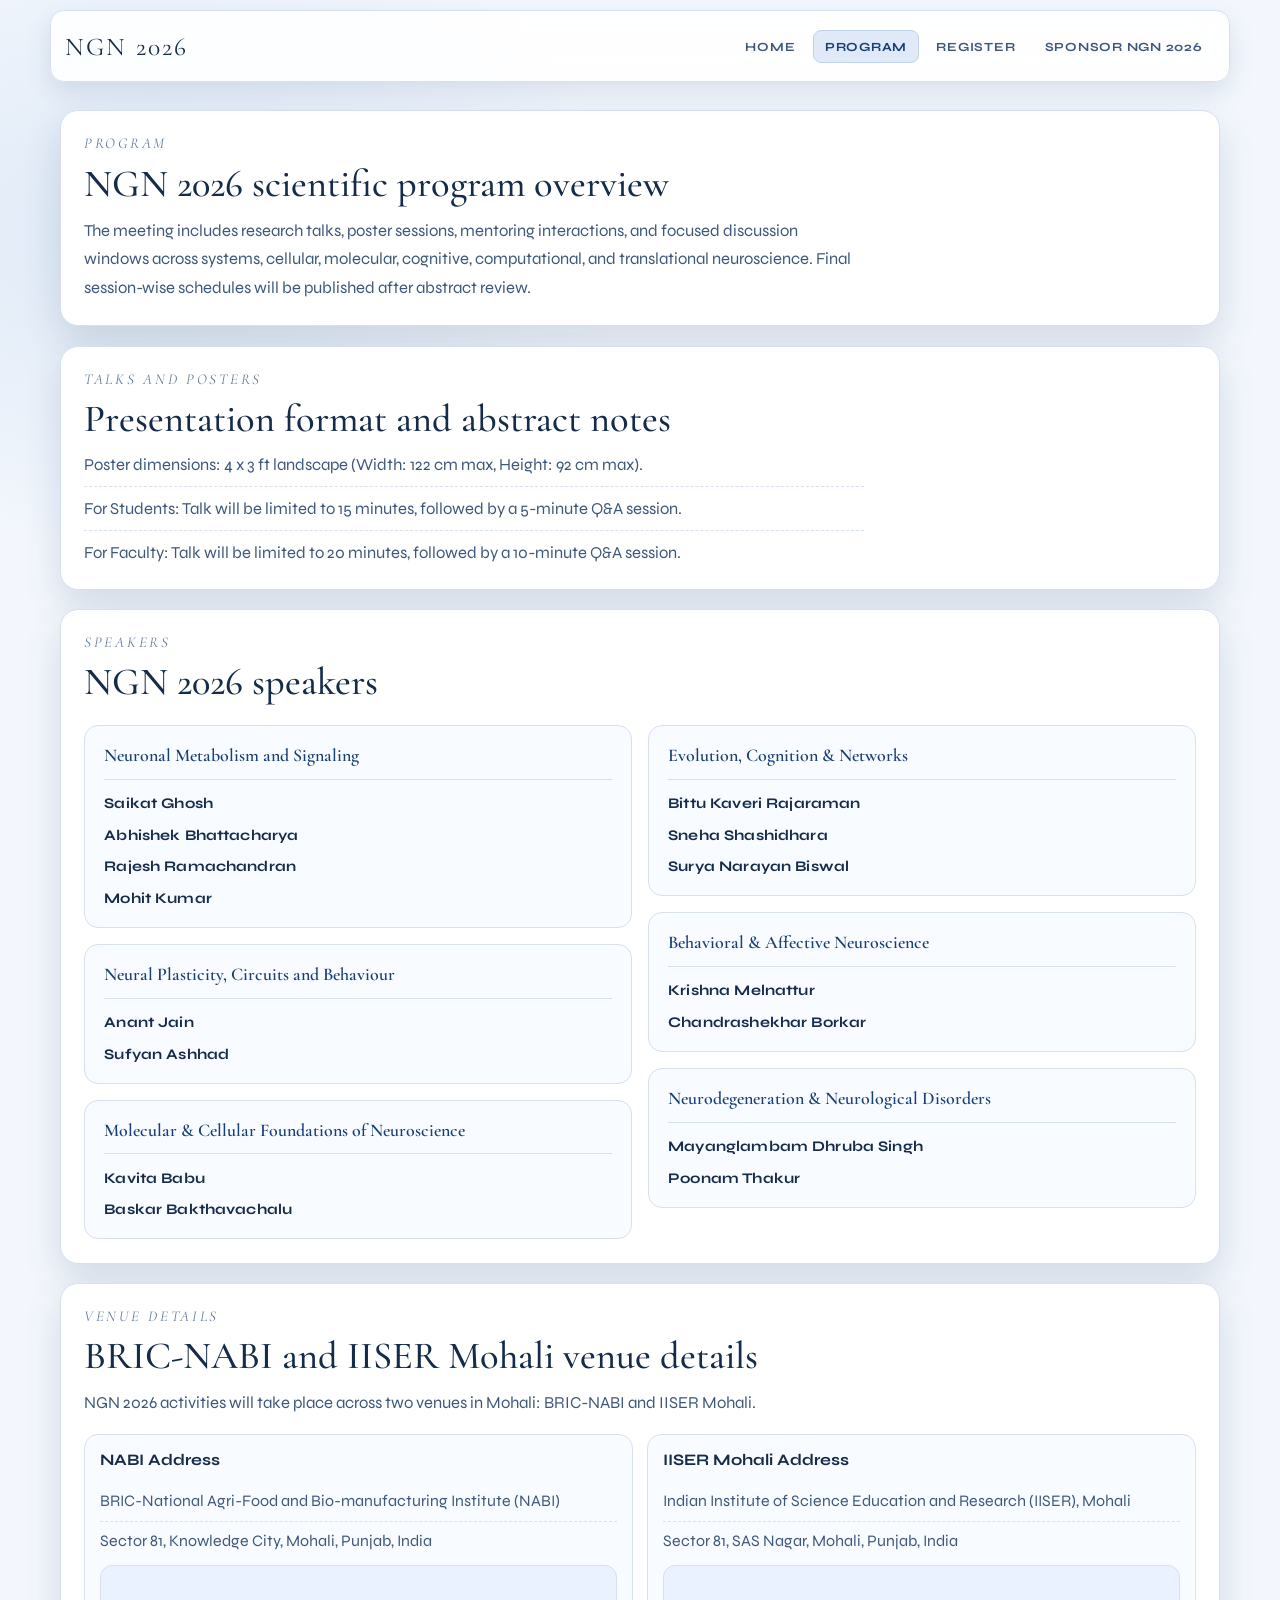
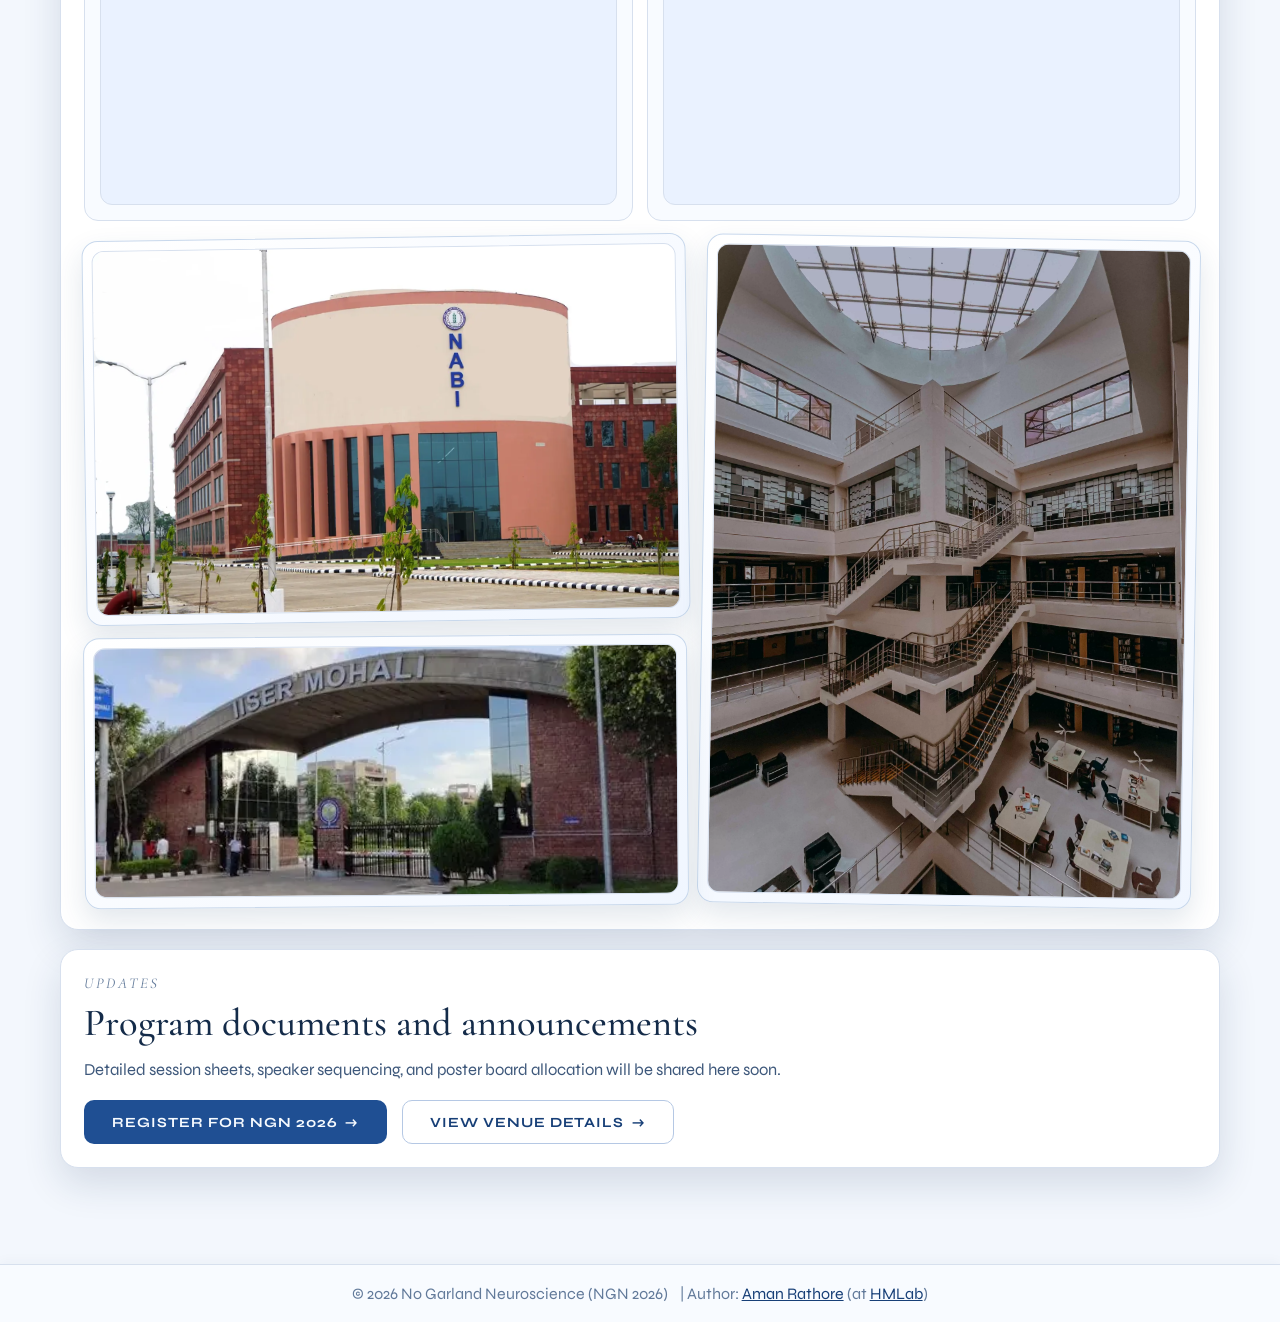
==== commit 444e3ca1: "update speakers and prograom info" ====
--- a/program-ngn.html
+++ b/program-ngn.html
@@ -1 +1 @@
-<!doctype html><html lang="en"><head><meta charset="UTF-8"/><meta name="viewport" content="width=device-width,initial-scale=1"/><base href="https://ngn2026.github.io/"/><title>NGN 2026 Program</title><link href="https://fonts.googleapis.com/css2?family=Cormorant+Garamond:ital,wght@0,300;0,400;0,600;1,300&family=Syne:wght@400;700;800&display=swap" rel="stylesheet"/><link rel="stylesheet" href="assets/css/styles.css"/><script async src="https://www.googletagmanager.com/gtag/js?id=G-T12F16HHJD"></script><script>function gtag(){dataLayer.push(arguments)}window.dataLayer=window.dataLayer||[],gtag("js",new Date),gtag("config","G-T12F16HHJD")</script></head><body><header class="site-nav" id="site-nav"><div class="nav-inner"><a class="nav-brand" href="index.html" aria-label="No Garland Neuroscience 2026 Home">NGN 2026</a> <button class="nav-toggle" type="button" aria-expanded="false" aria-controls="nav-menu" aria-label="Toggle navigation menu"><span></span> <span></span> <span></span></button><nav class="nav-menu" id="nav-menu" aria-label="Primary"><a href="index.html">Home</a> <a href="program-ngn.html" class="is-active">Program</a> <a href="registration-ngn.html">Register</a> <a href="sponsor-ngn.html">Sponsor NGN 2026</a></nav></div></header><main class="content top-offset"><section class="section-card" id="program-overview"><div class="section-label">Program</div><h1 class="section-title">NGN 2026 scientific program overview</h1><p class="section-text">The meeting includes research talks, poster sessions, mentoring interactions, and focused discussion windows across systems, cellular, molecular, cognitive, computational, and translational neuroscience. Final session-wise schedules will be published after abstract review.</p></section><section class="section-card" id="presentation-format"><div class="section-label">Talks and Posters</div><h2 class="section-title">Presentation format and abstract notes</h2><ul class="list-points section-text"><li>Participants can select Talk Presentation or Poster Presentation during registration.</li><li>Talk submissions will be reviewed before final scheduling in oral presentation sessions.</li><li>Poster dimensions: 4 x 3 ft landscape (Width: 122 cm max, Height: 92 cm max).</li><li>Session-wise oral and poster rosters will be announced after registration and abstract screening.</li></ul></section><section class="section-card" id="speakers"><div class="section-label">Speakers</div><h2 class="section-title">NGN 2026 speakers</h2><div class="speakers-grid"><article class="speaker-card"><h3 class="speaker-card-title">Molecular &amp; Cellular Foundations of Neuroscience</h3><div class="speaker-card-body"><div class="speaker-entry"><span class="speaker-name">Kavita Babu</span></div><div class="speaker-entry"><span class="speaker-name">Baskar Bakthavachalu</span></div><div class="speaker-entry"><span class="speaker-name">Saikat Ghosh</span></div></div></article><article class="speaker-card"><h3 class="speaker-card-title">Neuronal Health, Metabolism &amp; Survival</h3><div class="speaker-card-body"><div class="speaker-entry"><span class="speaker-name">Abhishek Bhattacharya</span></div><div class="speaker-entry"><span class="speaker-name">Rajesh Ramachandran</span></div></div></article><article class="speaker-card"><h3 class="speaker-card-title">Neural Development, Plasticity &amp; Circuits</h3><div class="speaker-card-body"><div class="speaker-entry"><span class="speaker-name">Anant Jain</span></div><div class="speaker-entry"><span class="speaker-name">Nixon M. Abraham</span></div><div class="speaker-entry"><span class="speaker-name">Sufyan Ashhad</span></div></div></article><article class="speaker-card"><h3 class="speaker-card-title">Sleep, Behavior &amp; Biological Rhythms</h3><div class="speaker-card-body"><div class="speaker-entry"><span class="speaker-name">Krishna Melnattur</span></div></div></article><article class="speaker-card"><h3 class="speaker-card-title">Evolution, Communication &amp; Cognition</h3><div class="speaker-card-body"><div class="speaker-entry"><span class="speaker-name">Bittu Kaveri Rajaraman</span></div></div></article><article class="speaker-card"><h3 class="speaker-card-title">Behavioral &amp; Affective Neuroscience</h3><div class="speaker-card-body"><div class="speaker-entry"><span class="speaker-name">Chandrashekhar Borkar</span></div><div class="speaker-entry"><span class="speaker-name">Surya Narayan Biswal</span></div></div></article><article class="speaker-card"><h3 class="speaker-card-title">Neurodegeneration &amp; Neurological Disease</h3><div class="speaker-card-body"><div class="speaker-entry"><span class="speaker-name">Mayanglambam Dhruba Singh</span></div><div class="speaker-entry"><span class="speaker-name">Poonam Thakur</span></div></div></article></div></section><section class="section-card" id="venue-details"><div class="section-label">Venue Details</div><h2 class="section-title">BRIC-NABI and IISER Mohali venue details</h2><p class="section-text">NGN 2026 activities will take place across two venues in Mohali: BRIC-NABI and IISER Mohali.</p><div class="venue-layout" aria-label="Address Information"><article class="detail-card venue-map-card"><h3 class="detail-title">NABI Address</h3><ul class="detail-list"><li>BRIC-National Agri-Food and Bio-manufacturing Institute (NABI)</li><li>Sector 81, Knowledge City, Mohali, Punjab, India</li></ul><iframe class="venue-map-frame" title="Google Maps embed for NABI Mohali" loading="lazy" referrerpolicy="no-referrer-when-downgrade" src="https://maps.google.com/maps?q=National%20Agri-Food%20Biotechnology%20Institute%20Mohali&t=&z=15&ie=UTF8&iwloc=&output=embed"></iframe></article><article class="detail-card venue-map-card"><h3 class="detail-title">IISER Mohali Address</h3><ul class="detail-list"><li>Indian Institute of Science Education and Research (IISER), Mohali</li><li>Sector 81, SAS Nagar, Mohali, Punjab, India</li></ul><iframe class="venue-map-frame" title="Google Maps embed for IISER Mohali" loading="lazy" referrerpolicy="no-referrer-when-downgrade" src="https://maps.google.com/maps?q=Indian%20Institute%20of%20Science%20Education%20and%20Research%20Mohali&t=&z=15&ie=UTF8&iwloc=&output=embed"></iframe></article></div><div class="venue-photo-collage" aria-label="NABI and IISER Mohali venue photos"><figure class="venue-photo venue-photo-main"><img src="assets/media/images/nabi.webp" alt="Placeholder image for NABI campus entrance"/></figure><figure class="venue-photo venue-photo-tall"><img src="assets/media/images/iiser_mohali_library.webp" alt="Placeholder image for IISER Mohali auditorium area"/></figure><figure class="venue-photo venue-photo-wide"><img src="assets/media/images/IISER_mohali_main_gate.webp" alt="Placeholder image for shared networking and poster spaces"/></figure></div></section><section class="section-card" id="program-updates"><div class="section-label">Updates</div><h2 class="section-title">Program documents and announcements</h2><p class="section-text">Detailed session sheets, speaker sequencing, and poster board allocation will be shared here soon.</p><div class="cta-buttons" style="margin-top:1rem;justify-content:flex-start"><a href="registration-ngn.html" class="btn btn-primary">Register for NGN 2026 <span class="btn-arrow">→</span></a> <a href="#venue-details" class="btn btn-secondary">View Venue Details <span class="btn-arrow">→</span></a></div></section></main><script src="assets/js/navbar.js" defer="defer"></script></body></html><footer class="site-footer"><div class="footer-content"><div class="footer-main"><span>© 2026 No Garland Neuroscience (NGN 2026)</span> <span>| Author: <a href="https://amanr.me" target="_blank" rel="noopener noreferrer">Aman Rathore</a> (at <a href="https://sites.google.com/view/hmlabdbs" target="_blank" rel="noopener noreferrer">HMLab</a>)</span></div></div></footer>+<!doctype html><html lang="en"><head><meta charset="UTF-8"/><meta name="viewport" content="width=device-width,initial-scale=1"/><base href="https://ngn2026.github.io/"/><title>NGN 2026 Program</title><link href="https://fonts.googleapis.com/css2?family=Cormorant+Garamond:ital,wght@0,300;0,400;0,600;1,300&family=Syne:wght@400;700;800&display=swap" rel="stylesheet"/><link rel="stylesheet" href="assets/css/styles.css"/><script async src="https://www.googletagmanager.com/gtag/js?id=G-T12F16HHJD"></script><script>function gtag(){dataLayer.push(arguments)}window.dataLayer=window.dataLayer||[],gtag("js",new Date),gtag("config","G-T12F16HHJD")</script></head><body><header class="site-nav" id="site-nav"><div class="nav-inner"><a class="nav-brand" href="index.html" aria-label="No Garland Neuroscience 2026 Home">NGN 2026</a> <button class="nav-toggle" type="button" aria-expanded="false" aria-controls="nav-menu" aria-label="Toggle navigation menu"><span></span> <span></span> <span></span></button><nav class="nav-menu" id="nav-menu" aria-label="Primary"><a href="index.html">Home</a> <a href="program-ngn.html" class="is-active">Program</a> <a href="registration-ngn.html">Register</a> <a href="sponsor-ngn.html">Sponsor NGN 2026</a></nav></div></header><main class="content top-offset"><section class="section-card" id="program-overview"><div class="section-label">Program</div><h1 class="section-title">NGN 2026 scientific program overview</h1><p class="section-text">The meeting includes research talks, poster sessions, mentoring interactions, and focused discussion windows across systems, cellular, molecular, cognitive, computational, and translational neuroscience. Final session-wise schedules will be published after abstract review.</p></section><section class="section-card" id="presentation-format"><div class="section-label">Talks and Posters</div><h2 class="section-title">Presentation format and abstract notes</h2><ul class="list-points section-text"><li>Poster dimensions: 4 x 3 ft landscape (Width: 122 cm max, Height: 92 cm max).</li><li>For Students: Talk will be limited to 15 minutes, followed by a 5-minute Q&A session.</li><li>For Faculty: Talk will be limited to 20 minutes, followed by a 10-minute Q&A session.</li></ul></section><section class="section-card" id="speakers"><div class="section-label">Speakers</div><h2 class="section-title">NGN 2026 speakers</h2><div class="speakers-grid"><article class="speaker-card"><h3 class="speaker-card-title">Neuronal Metabolism and Signaling</h3><div class="speaker-card-body"><div class="speaker-entry"><span class="speaker-name">Saikat Ghosh</span></div><div class="speaker-entry"><span class="speaker-name">Abhishek Bhattacharya</span></div><div class="speaker-entry"><span class="speaker-name">Rajesh Ramachandran</span></div><div class="speaker-entry"><span class="speaker-name">Mohit Kumar</span></div></div></article><article class="speaker-card"><h3 class="speaker-card-title">Neural Plasticity, Circuits and Behaviour</h3><div class="speaker-card-body"><div class="speaker-entry"><span class="speaker-name">Anant Jain</span></div><div class="speaker-entry"><span class="speaker-name">Sufyan Ashhad</span></div></div></article><article class="speaker-card"><h3 class="speaker-card-title">Molecular &amp; Cellular Foundations of Neuroscience</h3><div class="speaker-card-body"><div class="speaker-entry"><span class="speaker-name">Kavita Babu</span></div><div class="speaker-entry"><span class="speaker-name">Baskar Bakthavachalu</span></div></div></article><article class="speaker-card"><h3 class="speaker-card-title">Evolution, Cognition &amp; Networks</h3><div class="speaker-card-body"><div class="speaker-entry"><span class="speaker-name">Bittu Kaveri Rajaraman</span></div><div class="speaker-entry"><span class="speaker-name">Sneha Shashidhara</span></div><div class="speaker-entry"><span class="speaker-name">Surya Narayan Biswal</span></div></div></article><article class="speaker-card"><h3 class="speaker-card-title">Behavioral &amp; Affective Neuroscience</h3><div class="speaker-card-body"><div class="speaker-entry"><span class="speaker-name">Krishna Melnattur</span></div><div class="speaker-entry"><span class="speaker-name">Chandrashekhar Borkar</span></div></div></article><article class="speaker-card"><h3 class="speaker-card-title">Neurodegeneration &amp; Neurological Disorders</h3><div class="speaker-card-body"><div class="speaker-entry"><span class="speaker-name">Mayanglambam Dhruba Singh</span></div><div class="speaker-entry"><span class="speaker-name">Poonam Thakur</span></div></div></article></div></section><section class="section-card" id="venue-details"><div class="section-label">Venue Details</div><h2 class="section-title">BRIC-NABI and IISER Mohali venue details</h2><p class="section-text">NGN 2026 activities will take place across two venues in Mohali: BRIC-NABI and IISER Mohali.</p><div class="venue-layout" aria-label="Address Information"><article class="detail-card venue-map-card"><h3 class="detail-title">NABI Address</h3><ul class="detail-list"><li>BRIC-National Agri-Food and Bio-manufacturing Institute (NABI)</li><li>Sector 81, Knowledge City, Mohali, Punjab, India</li></ul><iframe class="venue-map-frame" title="Google Maps embed for NABI Mohali" loading="lazy" referrerpolicy="no-referrer-when-downgrade" src="https://maps.google.com/maps?q=National%20Agri-Food%20Biotechnology%20Institute%20Mohali&t=&z=15&ie=UTF8&iwloc=&output=embed"></iframe></article><article class="detail-card venue-map-card"><h3 class="detail-title">IISER Mohali Address</h3><ul class="detail-list"><li>Indian Institute of Science Education and Research (IISER), Mohali</li><li>Sector 81, SAS Nagar, Mohali, Punjab, India</li></ul><iframe class="venue-map-frame" title="Google Maps embed for IISER Mohali" loading="lazy" referrerpolicy="no-referrer-when-downgrade" src="https://maps.google.com/maps?q=Indian%20Institute%20of%20Science%20Education%20and%20Research%20Mohali&t=&z=15&ie=UTF8&iwloc=&output=embed"></iframe></article></div><div class="venue-photo-collage" aria-label="NABI and IISER Mohali venue photos"><figure class="venue-photo venue-photo-main"><img src="assets/media/images/nabi.webp" alt="Placeholder image for NABI campus entrance"/></figure><figure class="venue-photo venue-photo-tall"><img src="assets/media/images/iiser_mohali_library.webp" alt="Placeholder image for IISER Mohali auditorium area"/></figure><figure class="venue-photo venue-photo-wide"><img src="assets/media/images/IISER_mohali_main_gate.webp" alt="Placeholder image for shared networking and poster spaces"/></figure></div></section><section class="section-card" id="program-updates"><div class="section-label">Updates</div><h2 class="section-title">Program documents and announcements</h2><p class="section-text">Detailed session sheets, speaker sequencing, and poster board allocation will be shared here soon.</p><div class="cta-buttons" style="margin-top:1rem;justify-content:flex-start"><a href="registration-ngn.html" class="btn btn-primary">Register for NGN 2026 <span class="btn-arrow">→</span></a> <a href="#venue-details" class="btn btn-secondary">View Venue Details <span class="btn-arrow">→</span></a></div></section></main><script src="assets/js/navbar.js" defer="defer"></script></body></html><footer class="site-footer"><div class="footer-content"><div class="footer-main"><span>© 2026 No Garland Neuroscience (NGN 2026)</span> <span>| Author: <a href="https://amanr.me" target="_blank" rel="noopener noreferrer">Aman Rathore</a> (at <a href="https://sites.google.com/view/hmlabdbs" target="_blank" rel="noopener noreferrer">HMLab</a>)</span></div></div></footer>
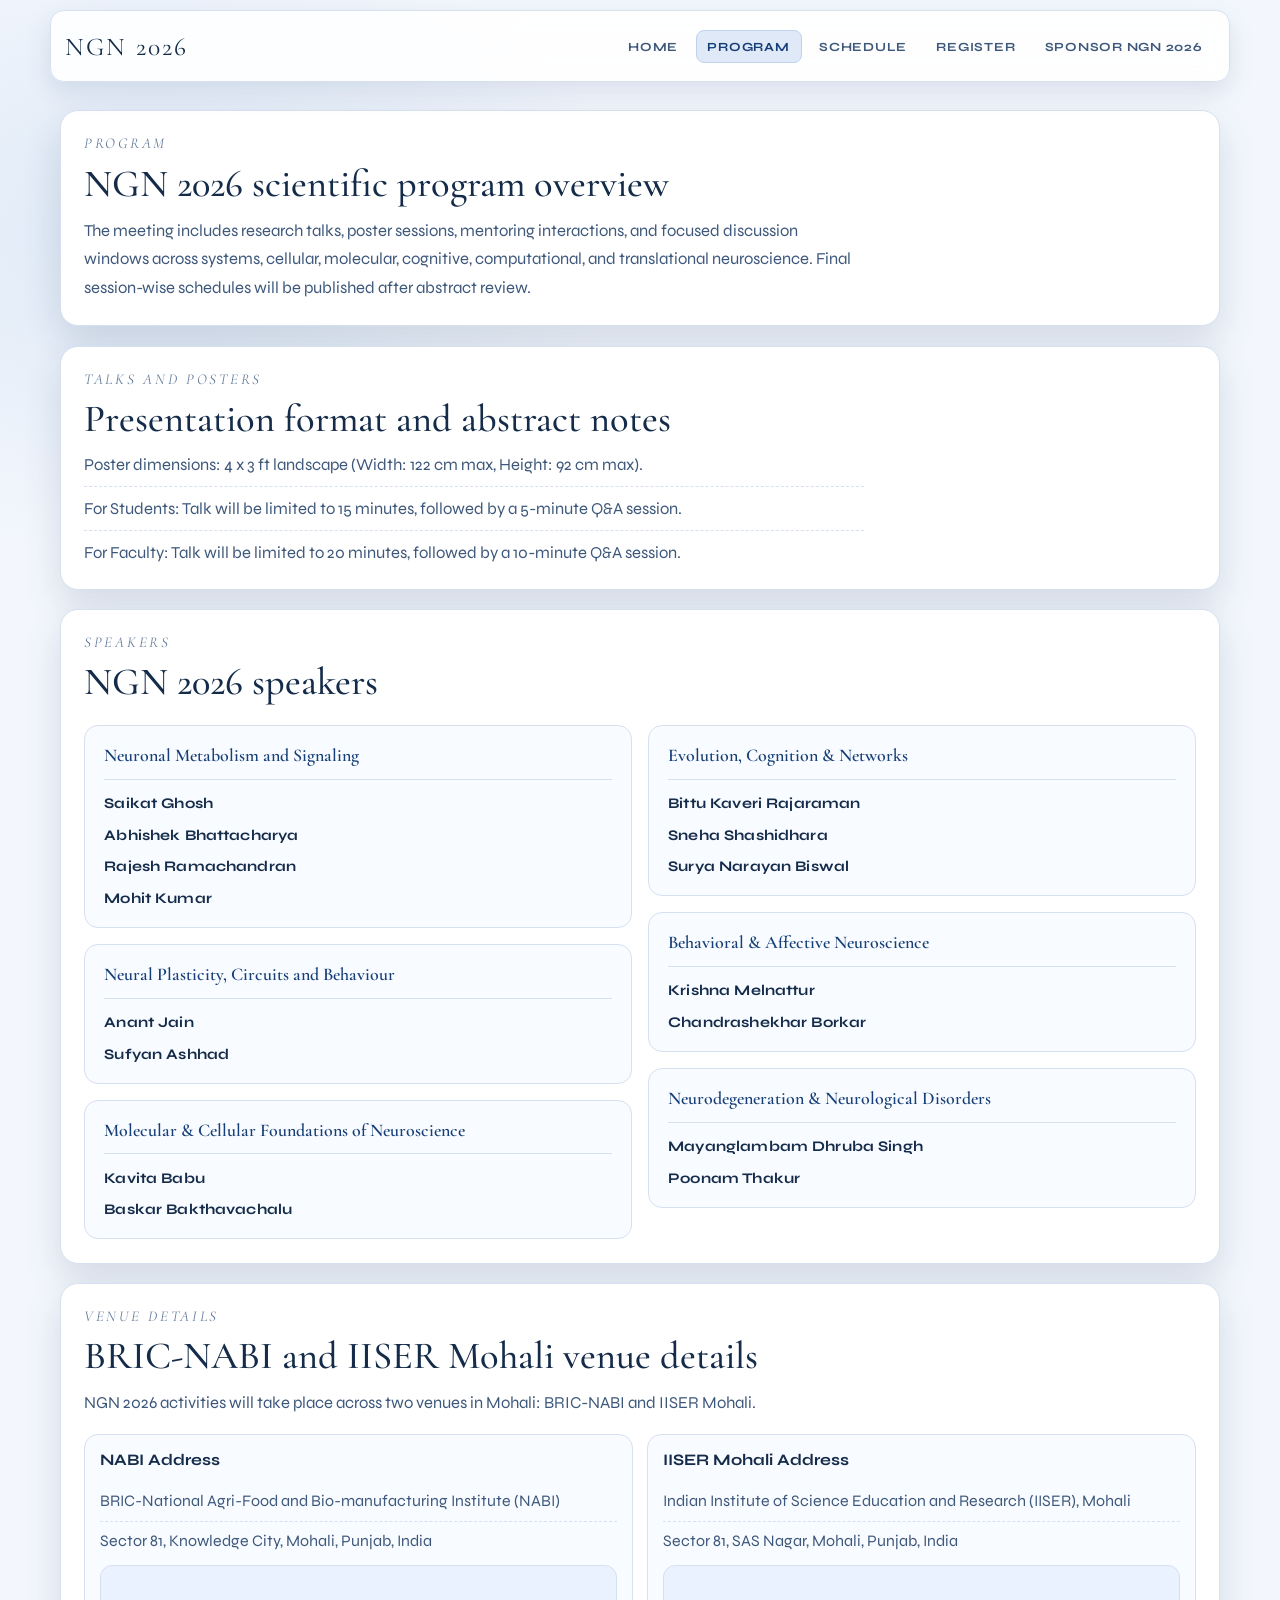
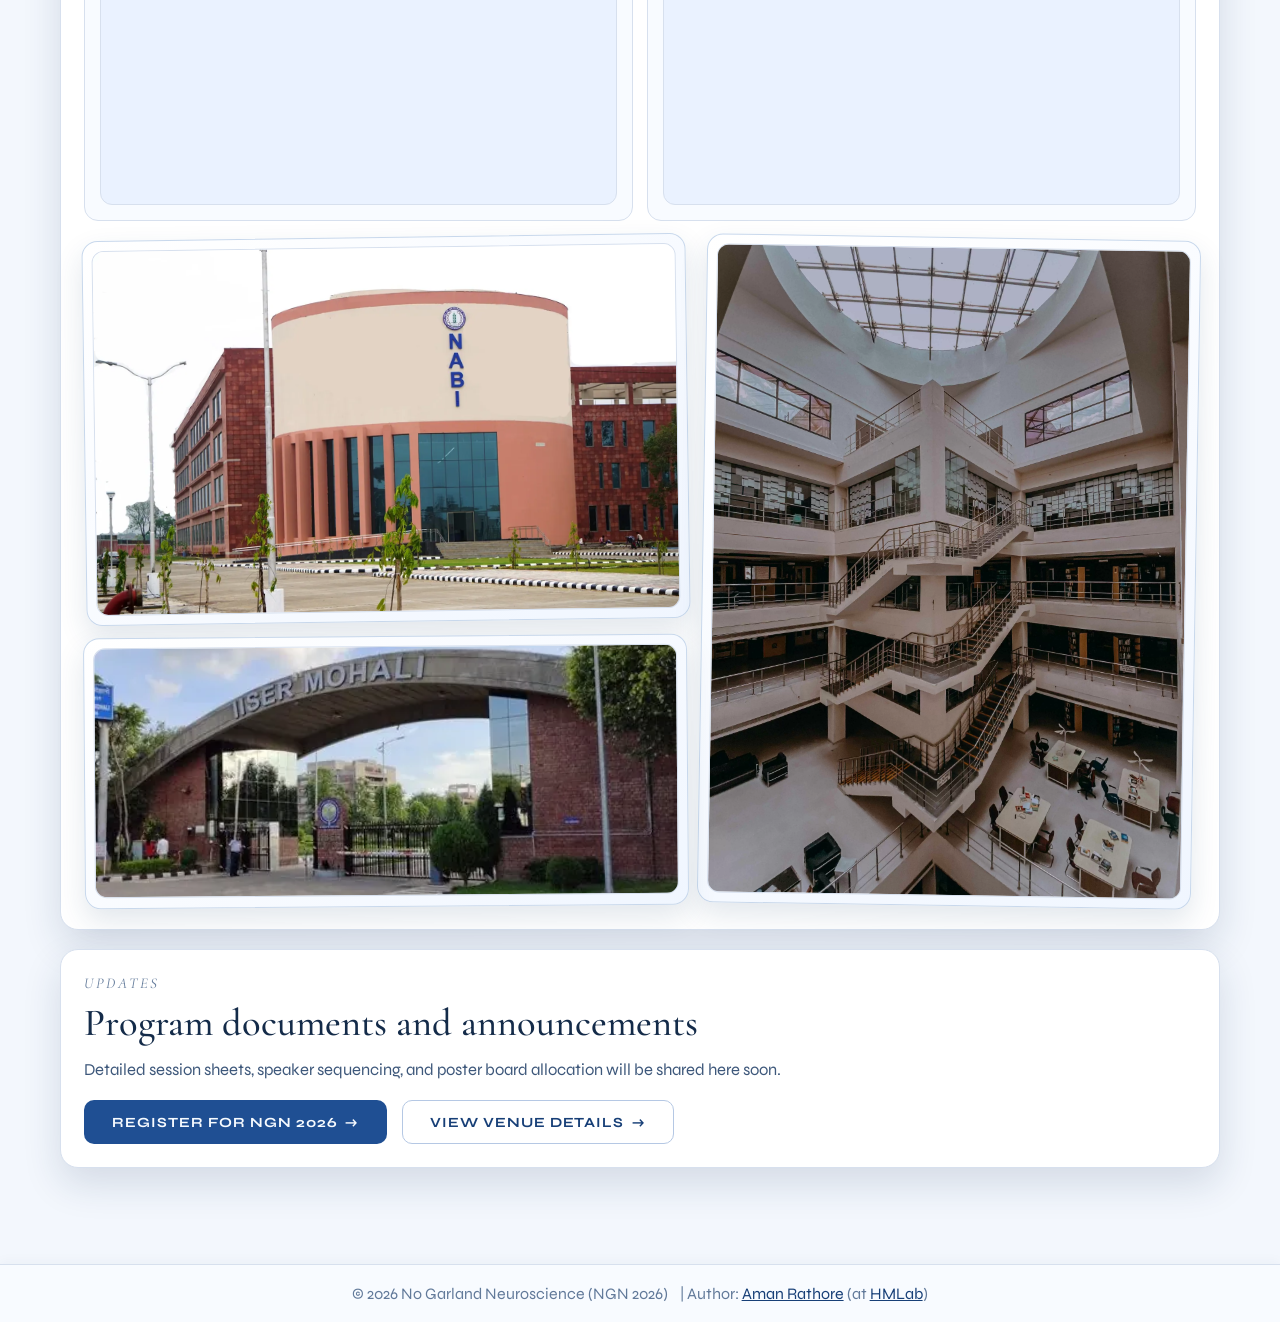
==== commit 64e8ffae: "add schedule page and schedule pdf" ====
--- a/program-ngn.html
+++ b/program-ngn.html
@@ -1 +1 @@
-<!doctype html><html lang="en"><head><meta charset="UTF-8"/><meta name="viewport" content="width=device-width,initial-scale=1"/><base href="https://ngn2026.github.io/"/><title>NGN 2026 Program</title><link href="https://fonts.googleapis.com/css2?family=Cormorant+Garamond:ital,wght@0,300;0,400;0,600;1,300&family=Syne:wght@400;700;800&display=swap" rel="stylesheet"/><link rel="stylesheet" href="assets/css/styles.css"/><script async src="https://www.googletagmanager.com/gtag/js?id=G-T12F16HHJD"></script><script>function gtag(){dataLayer.push(arguments)}window.dataLayer=window.dataLayer||[],gtag("js",new Date),gtag("config","G-T12F16HHJD")</script></head><body><header class="site-nav" id="site-nav"><div class="nav-inner"><a class="nav-brand" href="index.html" aria-label="No Garland Neuroscience 2026 Home">NGN 2026</a> <button class="nav-toggle" type="button" aria-expanded="false" aria-controls="nav-menu" aria-label="Toggle navigation menu"><span></span> <span></span> <span></span></button><nav class="nav-menu" id="nav-menu" aria-label="Primary"><a href="index.html">Home</a> <a href="program-ngn.html" class="is-active">Program</a> <a href="registration-ngn.html">Register</a> <a href="sponsor-ngn.html">Sponsor NGN 2026</a></nav></div></header><main class="content top-offset"><section class="section-card" id="program-overview"><div class="section-label">Program</div><h1 class="section-title">NGN 2026 scientific program overview</h1><p class="section-text">The meeting includes research talks, poster sessions, mentoring interactions, and focused discussion windows across systems, cellular, molecular, cognitive, computational, and translational neuroscience. Final session-wise schedules will be published after abstract review.</p></section><section class="section-card" id="presentation-format"><div class="section-label">Talks and Posters</div><h2 class="section-title">Presentation format and abstract notes</h2><ul class="list-points section-text"><li>Poster dimensions: 4 x 3 ft landscape (Width: 122 cm max, Height: 92 cm max).</li><li>For Students: Talk will be limited to 15 minutes, followed by a 5-minute Q&A session.</li><li>For Faculty: Talk will be limited to 20 minutes, followed by a 10-minute Q&A session.</li></ul></section><section class="section-card" id="speakers"><div class="section-label">Speakers</div><h2 class="section-title">NGN 2026 speakers</h2><div class="speakers-grid"><article class="speaker-card"><h3 class="speaker-card-title">Neuronal Metabolism and Signaling</h3><div class="speaker-card-body"><div class="speaker-entry"><span class="speaker-name">Saikat Ghosh</span></div><div class="speaker-entry"><span class="speaker-name">Abhishek Bhattacharya</span></div><div class="speaker-entry"><span class="speaker-name">Rajesh Ramachandran</span></div><div class="speaker-entry"><span class="speaker-name">Mohit Kumar</span></div></div></article><article class="speaker-card"><h3 class="speaker-card-title">Neural Plasticity, Circuits and Behaviour</h3><div class="speaker-card-body"><div class="speaker-entry"><span class="speaker-name">Anant Jain</span></div><div class="speaker-entry"><span class="speaker-name">Sufyan Ashhad</span></div></div></article><article class="speaker-card"><h3 class="speaker-card-title">Molecular &amp; Cellular Foundations of Neuroscience</h3><div class="speaker-card-body"><div class="speaker-entry"><span class="speaker-name">Kavita Babu</span></div><div class="speaker-entry"><span class="speaker-name">Baskar Bakthavachalu</span></div></div></article><article class="speaker-card"><h3 class="speaker-card-title">Evolution, Cognition &amp; Networks</h3><div class="speaker-card-body"><div class="speaker-entry"><span class="speaker-name">Bittu Kaveri Rajaraman</span></div><div class="speaker-entry"><span class="speaker-name">Sneha Shashidhara</span></div><div class="speaker-entry"><span class="speaker-name">Surya Narayan Biswal</span></div></div></article><article class="speaker-card"><h3 class="speaker-card-title">Behavioral &amp; Affective Neuroscience</h3><div class="speaker-card-body"><div class="speaker-entry"><span class="speaker-name">Krishna Melnattur</span></div><div class="speaker-entry"><span class="speaker-name">Chandrashekhar Borkar</span></div></div></article><article class="speaker-card"><h3 class="speaker-card-title">Neurodegeneration &amp; Neurological Disorders</h3><div class="speaker-card-body"><div class="speaker-entry"><span class="speaker-name">Mayanglambam Dhruba Singh</span></div><div class="speaker-entry"><span class="speaker-name">Poonam Thakur</span></div></div></article></div></section><section class="section-card" id="venue-details"><div class="section-label">Venue Details</div><h2 class="section-title">BRIC-NABI and IISER Mohali venue details</h2><p class="section-text">NGN 2026 activities will take place across two venues in Mohali: BRIC-NABI and IISER Mohali.</p><div class="venue-layout" aria-label="Address Information"><article class="detail-card venue-map-card"><h3 class="detail-title">NABI Address</h3><ul class="detail-list"><li>BRIC-National Agri-Food and Bio-manufacturing Institute (NABI)</li><li>Sector 81, Knowledge City, Mohali, Punjab, India</li></ul><iframe class="venue-map-frame" title="Google Maps embed for NABI Mohali" loading="lazy" referrerpolicy="no-referrer-when-downgrade" src="https://maps.google.com/maps?q=National%20Agri-Food%20Biotechnology%20Institute%20Mohali&t=&z=15&ie=UTF8&iwloc=&output=embed"></iframe></article><article class="detail-card venue-map-card"><h3 class="detail-title">IISER Mohali Address</h3><ul class="detail-list"><li>Indian Institute of Science Education and Research (IISER), Mohali</li><li>Sector 81, SAS Nagar, Mohali, Punjab, India</li></ul><iframe class="venue-map-frame" title="Google Maps embed for IISER Mohali" loading="lazy" referrerpolicy="no-referrer-when-downgrade" src="https://maps.google.com/maps?q=Indian%20Institute%20of%20Science%20Education%20and%20Research%20Mohali&t=&z=15&ie=UTF8&iwloc=&output=embed"></iframe></article></div><div class="venue-photo-collage" aria-label="NABI and IISER Mohali venue photos"><figure class="venue-photo venue-photo-main"><img src="assets/media/images/nabi.webp" alt="Placeholder image for NABI campus entrance"/></figure><figure class="venue-photo venue-photo-tall"><img src="assets/media/images/iiser_mohali_library.webp" alt="Placeholder image for IISER Mohali auditorium area"/></figure><figure class="venue-photo venue-photo-wide"><img src="assets/media/images/IISER_mohali_main_gate.webp" alt="Placeholder image for shared networking and poster spaces"/></figure></div></section><section class="section-card" id="program-updates"><div class="section-label">Updates</div><h2 class="section-title">Program documents and announcements</h2><p class="section-text">Detailed session sheets, speaker sequencing, and poster board allocation will be shared here soon.</p><div class="cta-buttons" style="margin-top:1rem;justify-content:flex-start"><a href="registration-ngn.html" class="btn btn-primary">Register for NGN 2026 <span class="btn-arrow">→</span></a> <a href="#venue-details" class="btn btn-secondary">View Venue Details <span class="btn-arrow">→</span></a></div></section></main><script src="assets/js/navbar.js" defer="defer"></script></body></html><footer class="site-footer"><div class="footer-content"><div class="footer-main"><span>© 2026 No Garland Neuroscience (NGN 2026)</span> <span>| Author: <a href="https://amanr.me" target="_blank" rel="noopener noreferrer">Aman Rathore</a> (at <a href="https://sites.google.com/view/hmlabdbs" target="_blank" rel="noopener noreferrer">HMLab</a>)</span></div></div></footer>+<!doctype html><html lang="en"><head><meta charset="UTF-8"/><meta name="viewport" content="width=device-width,initial-scale=1"/><base href="https://ngn2026.github.io/"/><title>NGN 2026 Program</title><link href="https://fonts.googleapis.com/css2?family=Cormorant+Garamond:ital,wght@0,300;0,400;0,600;1,300&family=Syne:wght@400;700;800&display=swap" rel="stylesheet"/><link rel="stylesheet" href="assets/css/styles.css"/><script async src="https://www.googletagmanager.com/gtag/js?id=G-T12F16HHJD"></script><script>function gtag(){dataLayer.push(arguments)}window.dataLayer=window.dataLayer||[],gtag("js",new Date),gtag("config","G-T12F16HHJD")</script></head><body><header class="site-nav" id="site-nav"><div class="nav-inner"><a class="nav-brand" href="index.html" aria-label="No Garland Neuroscience 2026 Home">NGN 2026</a> <button class="nav-toggle" type="button" aria-expanded="false" aria-controls="nav-menu" aria-label="Toggle navigation menu"><span></span> <span></span> <span></span></button><nav class="nav-menu" id="nav-menu" aria-label="Primary"><a href="index.html">Home</a> <a href="program-ngn.html" class="is-active">Program</a> <a href="schedule-ngn.html">Schedule</a> <a href="registration-ngn.html">Register</a> <a href="sponsor-ngn.html">Sponsor NGN 2026</a></nav></div></header><main class="content top-offset"><section class="section-card" id="program-overview"><div class="section-label">Program</div><h1 class="section-title">NGN 2026 scientific program overview</h1><p class="section-text">The meeting includes research talks, poster sessions, mentoring interactions, and focused discussion windows across systems, cellular, molecular, cognitive, computational, and translational neuroscience. Final session-wise schedules will be published after abstract review.</p></section><section class="section-card" id="presentation-format"><div class="section-label">Talks and Posters</div><h2 class="section-title">Presentation format and abstract notes</h2><ul class="list-points section-text"><li>Poster dimensions: 4 x 3 ft landscape (Width: 122 cm max, Height: 92 cm max).</li><li>For Students: Talk will be limited to 15 minutes, followed by a 5-minute Q&A session.</li><li>For Faculty: Talk will be limited to 20 minutes, followed by a 10-minute Q&A session.</li></ul></section><section class="section-card" id="speakers"><div class="section-label">Speakers</div><h2 class="section-title">NGN 2026 speakers</h2><div class="speakers-grid"><article class="speaker-card"><h3 class="speaker-card-title">Neuronal Metabolism and Signaling</h3><div class="speaker-card-body"><div class="speaker-entry"><span class="speaker-name">Saikat Ghosh</span></div><div class="speaker-entry"><span class="speaker-name">Abhishek Bhattacharya</span></div><div class="speaker-entry"><span class="speaker-name">Rajesh Ramachandran</span></div><div class="speaker-entry"><span class="speaker-name">Mohit Kumar</span></div></div></article><article class="speaker-card"><h3 class="speaker-card-title">Neural Plasticity, Circuits and Behaviour</h3><div class="speaker-card-body"><div class="speaker-entry"><span class="speaker-name">Anant Jain</span></div><div class="speaker-entry"><span class="speaker-name">Sufyan Ashhad</span></div></div></article><article class="speaker-card"><h3 class="speaker-card-title">Molecular &amp; Cellular Foundations of Neuroscience</h3><div class="speaker-card-body"><div class="speaker-entry"><span class="speaker-name">Kavita Babu</span></div><div class="speaker-entry"><span class="speaker-name">Baskar Bakthavachalu</span></div></div></article><article class="speaker-card"><h3 class="speaker-card-title">Evolution, Cognition &amp; Networks</h3><div class="speaker-card-body"><div class="speaker-entry"><span class="speaker-name">Bittu Kaveri Rajaraman</span></div><div class="speaker-entry"><span class="speaker-name">Sneha Shashidhara</span></div><div class="speaker-entry"><span class="speaker-name">Surya Narayan Biswal</span></div></div></article><article class="speaker-card"><h3 class="speaker-card-title">Behavioral &amp; Affective Neuroscience</h3><div class="speaker-card-body"><div class="speaker-entry"><span class="speaker-name">Krishna Melnattur</span></div><div class="speaker-entry"><span class="speaker-name">Chandrashekhar Borkar</span></div></div></article><article class="speaker-card"><h3 class="speaker-card-title">Neurodegeneration &amp; Neurological Disorders</h3><div class="speaker-card-body"><div class="speaker-entry"><span class="speaker-name">Mayanglambam Dhruba Singh</span></div><div class="speaker-entry"><span class="speaker-name">Poonam Thakur</span></div></div></article></div></section><section class="section-card" id="venue-details"><div class="section-label">Venue Details</div><h2 class="section-title">BRIC-NABI and IISER Mohali venue details</h2><p class="section-text">NGN 2026 activities will take place across two venues in Mohali: BRIC-NABI and IISER Mohali.</p><div class="venue-layout" aria-label="Address Information"><article class="detail-card venue-map-card"><h3 class="detail-title">NABI Address</h3><ul class="detail-list"><li>BRIC-National Agri-Food and Bio-manufacturing Institute (NABI)</li><li>Sector 81, Knowledge City, Mohali, Punjab, India</li></ul><iframe class="venue-map-frame" title="Google Maps embed for NABI Mohali" loading="lazy" referrerpolicy="no-referrer-when-downgrade" src="https://maps.google.com/maps?q=National%20Agri-Food%20Biotechnology%20Institute%20Mohali&t=&z=15&ie=UTF8&iwloc=&output=embed"></iframe></article><article class="detail-card venue-map-card"><h3 class="detail-title">IISER Mohali Address</h3><ul class="detail-list"><li>Indian Institute of Science Education and Research (IISER), Mohali</li><li>Sector 81, SAS Nagar, Mohali, Punjab, India</li></ul><iframe class="venue-map-frame" title="Google Maps embed for IISER Mohali" loading="lazy" referrerpolicy="no-referrer-when-downgrade" src="https://maps.google.com/maps?q=Indian%20Institute%20of%20Science%20Education%20and%20Research%20Mohali&t=&z=15&ie=UTF8&iwloc=&output=embed"></iframe></article></div><div class="venue-photo-collage" aria-label="NABI and IISER Mohali venue photos"><figure class="venue-photo venue-photo-main"><img src="assets/media/images/nabi.webp" alt="Placeholder image for NABI campus entrance"/></figure><figure class="venue-photo venue-photo-tall"><img src="assets/media/images/iiser_mohali_library.webp" alt="Placeholder image for IISER Mohali auditorium area"/></figure><figure class="venue-photo venue-photo-wide"><img src="assets/media/images/IISER_mohali_main_gate.webp" alt="Placeholder image for shared networking and poster spaces"/></figure></div></section><section class="section-card" id="program-updates"><div class="section-label">Updates</div><h2 class="section-title">Program documents and announcements</h2><p class="section-text">Detailed session sheets, speaker sequencing, and poster board allocation will be shared here soon.</p><div class="cta-buttons" style="margin-top:1rem;justify-content:flex-start"><a href="registration-ngn.html" class="btn btn-primary">Register for NGN 2026 <span class="btn-arrow">→</span></a> <a href="#venue-details" class="btn btn-secondary">View Venue Details <span class="btn-arrow">→</span></a></div></section></main><script src="assets/js/navbar.js" defer="defer"></script></body></html><footer class="site-footer"><div class="footer-content"><div class="footer-main"><span>© 2026 No Garland Neuroscience (NGN 2026)</span> <span>| Author: <a href="https://amanr.me" target="_blank" rel="noopener noreferrer">Aman Rathore</a> (at <a href="https://sites.google.com/view/hmlabdbs" target="_blank" rel="noopener noreferrer">HMLab</a>)</span></div></div></footer>
--- a/assets/css/styles.css
+++ b/assets/css/styles.css
@@ -1 +1 @@
-.site-footer{width:100%;background:var(--surface-soft);border-top:1px solid var(--line);margin-top:2.5rem;padding:1.2rem 0;font-size:1rem;color:var(--text-faint);text-align:center;box-shadow:0 -2px 12px rgba(22,49,86,.04)}.footer-content{width:min(1100px,96%);margin:0 auto;display:flex;flex-direction:column;align-items:center;gap:.3rem}.footer-main{display:flex;flex-wrap:wrap;gap:.7em;justify-content:center;align-items:center}.footer-main a{color:var(--accent-strong);text-decoration:underline;transition:color .2s}.footer-main a:hover{color:var(--accent)}:root{--nav-height:72px;--bg:#f3f7fd;--bg-soft:#eaf0fa;--surface:#ffffff;--surface-soft:#f8fbff;--line:#d7e0ee;--line-strong:#b7c6d9;--text-main:#142b49;--text-soft:#3e587b;--text-faint:#627a9a;--accent:#1f4f93;--accent-strong:#173f77;--accent-soft:#dfe9f8;--shadow:0 16px 38px rgba(22, 49, 86, 0.14);--radius-lg:18px;--radius-md:14px}*,::after,::before{box-sizing:border-box;margin:0;padding:0}body,html{width:100%;min-height:100%;overflow-x:hidden}body{font-family:Syne,sans-serif;color:var(--text-main);background:radial-gradient(900px 600px at 88% -12%,rgba(58,106,177,.18),transparent 58%),radial-gradient(780px 520px at 12% 8%,rgba(70,128,197,.12),transparent 62%),var(--bg)}.site-nav{position:fixed;top:0;left:0;width:100%;z-index:60;padding:.65rem 1.1rem;transform:translateY(0);transition:transform .28s}.site-nav.is-hidden{transform:translateY(calc(-100% - 10px))}.nav-inner{width:min(1180px,100%);margin:0 auto;min-height:var(--nav-height);display:flex;align-items:center;justify-content:space-between;gap:.9rem;border:1px solid var(--line);border-radius:14px;padding:.55rem .9rem;background:rgba(255,255,255,.88);backdrop-filter:blur(14px) saturate(135%);-webkit-backdrop-filter:blur(14px) saturate(135%);box-shadow:0 10px 26px rgba(25,58,106,.12)}.nav-brand{color:var(--text-main);text-decoration:none;font-family:"Cormorant Garamond",serif;font-size:clamp(19px, 2vw, 28px);letter-spacing:.08em;text-transform:uppercase}.nav-menu{display:flex;align-items:center;gap:.35rem;flex-wrap:wrap;justify-content:flex-end}.nav-menu a{color:var(--text-soft);text-decoration:none;text-transform:uppercase;letter-spacing:.06em;font-size:.78rem;font-weight:700;padding:.5rem .68rem;border-radius:8px;border:1px solid transparent;transition:.2s}.nav-menu a:focus-visible,.nav-menu a:hover{background:var(--accent-soft);border-color:#c2d2ea;color:var(--accent-strong)}.nav-menu a.is-active{color:var(--accent-strong);background:var(--accent-soft);border-color:#bfd1eb}.nav-toggle{display:none;width:42px;height:42px;border-radius:10px;border:1px solid #c4d3e9;background:#f5f9ff;align-items:center;justify-content:center;flex-direction:column;gap:5px;cursor:pointer}.nav-toggle span{display:block;width:18px;height:2px;background:var(--accent-strong);border-radius:10px;transition:transform .2s,opacity .2s}.site-nav.menu-open .nav-toggle span:first-child{transform:translateY(7px) rotate(45deg)}.site-nav.menu-open .nav-toggle span:nth-child(2){opacity:0}.site-nav.menu-open .nav-toggle span:nth-child(3){transform:translateY(-7px) rotate(-45deg)}.hero{position:relative;overflow:hidden;min-height:100vh;display:flex;align-items:center;justify-content:center;padding:calc(var(--nav-height) + 3rem) 1.2rem 3.2rem}.hero-home::before{content:"";position:absolute;inset:0;background:radial-gradient(620px 380px at 20% 78%,rgba(65,119,193,.15),transparent 72%),radial-gradient(720px 440px at 82% 24%,rgba(42,89,160,.16),transparent 70%);z-index:0}.hero-home::after{content:"";position:absolute;left:-4%;right:-4%;bottom:-44px;height:170px;background:linear-gradient(180deg,rgba(243,247,253,0) 0,rgba(243,247,253,.62) 52%,rgba(243,247,253,.94) 78%,var(--bg) 100%);filter:blur(18px);pointer-events:none;z-index:2}.hero-neuro{position:absolute;inset:0;width:100%;height:100%;pointer-events:none;opacity:.8;z-index:1}.hero-content{position:relative;z-index:3;width:min(100%,960px);display:flex;flex-direction:column;align-items:center}.title{font-family:"Cormorant Garamond",serif;font-weight:400;text-align:center;display:flex;flex-direction:column;gap:.06em}.title .line-top{font-size:clamp(26px, 4.8vw, 64px);line-height:1;letter-spacing:.28em;text-transform:uppercase;color:#2f4c73;font-style:italic}.title .line-main{font-size:clamp(58px, 10.5vw, 134px);line-height:.92;letter-spacing:.05em;text-transform:uppercase;font-weight:400;color:var(--text-main);text-shadow:0 18px 40px rgba(35,72,122,.15)}.tagline{margin-top:1.55rem;text-align:center;font-family:"Cormorant Garamond",serif;font-weight:400;font-size:clamp(13px, 1.7vw, 21px);letter-spacing:.1em;text-transform:uppercase;color:var(--text-faint)}.cta-box{margin-top:2.5rem;width:min(100%,780px);padding:1.55rem 2.2rem;border:1px solid var(--line);border-radius:16px;background:rgba(255,255,255,.82);backdrop-filter:blur(18px) saturate(135%);-webkit-backdrop-filter:blur(18px) saturate(135%);display:flex;flex-direction:column;align-items:center;gap:.95rem;box-shadow:0 14px 36px rgba(30,58,96,.14)}.cta-date{width:min(100%,760px);display:flex;flex-direction:column;align-items:center;justify-content:center;gap:.28rem;text-align:center;font-family:"Cormorant Garamond",serif;color:var(--accent-strong);text-shadow:0 1px 0 rgba(255,255,255,.75)}.cta-date-main{font-style:italic;font-weight:700;letter-spacing:.08em;font-size:clamp(22px, 3.2vw, 40px);line-height:1;white-space:nowrap}.cta-date-venues{display:flex;flex-direction:column;align-items:center;justify-content:center;gap:.2rem;text-align:center}.cta-date-venues span{font-style:italic;font-weight:600;letter-spacing:.05em;font-size:clamp(13px, 1.15vw, 18px);line-height:1.24}.cta-buttons{display:flex;gap:.9rem;flex-wrap:wrap;justify-content:center}.btn{display:inline-flex;align-items:center;gap:.45rem;padding:.74rem 1.7rem;border-radius:10px;font-family:Syne,sans-serif;font-size:clamp(12px, 1.1vw, 14px);font-weight:700;letter-spacing:.07em;text-transform:uppercase;cursor:pointer;text-decoration:none;transition:.22s}.btn-primary{background:var(--accent);color:#f7fbff;border:1px solid transparent}.btn-primary:hover{background:var(--accent-strong);box-shadow:0 10px 22px rgba(31,79,147,.34);transform:translateY(-1px)}.btn-secondary{background:0 0;color:var(--accent-strong);border:1px solid #b5c8e4}.btn-secondary:hover{background:#eff4fc;border-color:#9db6da;transform:translateY(-1px)}.btn-arrow{font-size:1.05em;transition:transform .2s}.btn:hover .btn-arrow{transform:translateX(3px)}.content{position:relative;width:min(1160px,92vw);margin:0 auto 6rem;display:grid;gap:1.2rem}.content-home{margin-top:-1.9rem;z-index:4}.top-offset{padding-top:calc(var(--nav-height) + 2.4rem)}.section-card{border:1px solid var(--line);border-radius:var(--radius-lg);padding:clamp(1.1rem,1.8vw,2rem);background:var(--surface);box-shadow:var(--shadow)}.section-label{font-family:"Cormorant Garamond",serif;font-style:italic;letter-spacing:.18em;text-transform:uppercase;color:var(--text-faint);margin-bottom:.7rem;font-size:clamp(12px, 1.2vw, 15px)}.section-title{font-family:"Cormorant Garamond",serif;font-weight:500;font-size:clamp(24px, 3vw, 44px);color:var(--text-main);margin-bottom:.72rem;line-height:1.08}.section-text{max-width:78ch;font-size:clamp(14px, 1.3vw, 17px);line-height:1.72;color:var(--text-soft)}.split{display:grid;grid-template-columns:1.08fr 0.92fr;gap:1rem}.list-points{list-style:none;display:grid;gap:.52rem}.list-points li{color:var(--text-soft);line-height:1.58;border-top:1px dashed var(--line);padding-top:.52rem}.list-points li:first-child{border-top:none;padding-top:0}.organizers-grid{display:grid;grid-template-columns:repeat(2,minmax(0,1fr));gap:.8rem;margin-top:1rem}.organizer-link{text-decoration:none}.organizer{border:1px solid var(--line);border-radius:var(--radius-md);padding:.95rem;background:var(--surface-soft);transition:transform .22s,border-color .22s,box-shadow .22s}.organizer-link:focus-visible .organizer,.organizer-link:hover .organizer{transform:translateY(-2px);border-color:#9cb8df;box-shadow:0 12px 24px rgba(31,79,146,.16)}.organizer-link:focus-visible{outline:0}.organizer-name{color:var(--text-main);font-weight:700;margin-bottom:.3rem}.organizer-affiliation{color:var(--text-soft);line-height:1.5;font-size:.93rem}.hosts-slider-block{margin-top:1rem;display:grid;gap:.6rem}.hosts-slider-title{color:var(--text-main);font-size:1rem;letter-spacing:.03em}.hosts-slider{border:1px solid var(--line);border-radius:14px;background:var(--surface-soft);overflow:hidden}.hosts-slider-track{display:flex;gap:.82rem;width:max-content;padding:.82rem;will-change:transform}.hosts-slide{width:clamp(220px,30vw,330px);border:1px solid var(--line);border-radius:12px;padding:.55rem;background:#fff;flex:0 0 auto}.hosts-slide img,.hosts-slide video{width:100%;aspect-ratio:16/10;object-fit:cover;border-radius:10px;border:1px solid var(--line);background:#f2f7ff;display:block}.hosts-slide figcaption{margin-top:.52rem;color:var(--text-soft);font-size:.86rem;line-height:1.42}.detail-grid{display:grid;grid-template-columns:repeat(2,minmax(0,1fr));gap:.9rem;margin-top:.9rem}.venue-layout{display:grid;grid-template-columns:repeat(2,minmax(0,1fr));gap:.9rem;margin-top:1rem;align-items:stretch}.detail-card{border:1px solid var(--line);border-radius:var(--radius-md);padding:.95rem;background:var(--surface-soft)}.detail-title{color:var(--text-main);font-size:1rem;margin-bottom:.55rem}.detail-list{list-style:none;display:grid;gap:.45rem}.detail-list li{color:var(--text-soft);line-height:1.54;border-top:1px dashed var(--line);padding-top:.45rem}.detail-list li:first-child{border-top:none;padding-top:0}.venue-map-card{display:grid;gap:.7rem;align-content:start}.venue-map-copy{color:var(--text-soft);line-height:1.58;font-size:.95rem}.venue-map-link{justify-self:flex-start}.venue-map-helper{color:var(--text-faint);font-size:.82rem;line-height:1.45}.venue-map-frame{width:100%;min-height:240px;border:1px solid var(--line);border-radius:12px;background:#eaf2ff}.venue-photo-collage{margin-top:1rem;display:grid;grid-template-columns:1.1fr 0.9fr;grid-template-areas:"main tall" "wide tall";gap:.85rem;align-items:stretch}.venue-photo{border:1px solid #c8d8ec;border-radius:16px;padding:.58rem;background:linear-gradient(145deg,#fff 0,#f0f6ff 100%);box-shadow:0 12px 28px rgba(33,67,110,.13)}.venue-photo img{width:100%;height:100%;object-fit:cover;border-radius:12px;border:1px solid var(--line);display:block;background:#eef4fc}.venue-photo figcaption{margin-top:.48rem;color:#36557e;font-size:.78rem;letter-spacing:.07em;text-transform:uppercase}.venue-photo-main{grid-area:main;transform:rotate(-.8deg)}.venue-photo-main img{aspect-ratio:16/10}.venue-photo-tall{grid-area:tall;transform:rotate(.9deg)}.venue-photo-tall img{aspect-ratio:4/5}.venue-photo-wide{grid-area:wide;transform:rotate(-.45deg)}.venue-photo-wide img{aspect-ratio:21/9}.mono{font-family:ui-monospace,SFMono-Regular,Menlo,Monaco,Consolas,"Liberation Mono","Courier New",monospace;font-size:.92em;color:#1f4579}.upi-qr-wrap{display:flex;flex-direction:column;align-items:center;gap:.6rem;margin-top:.5rem}.upi-qr-frame{position:relative;display:inline-block;max-width:min(220px,100%);line-height:0}.upi-qr-thumb-img{max-width:100%;height:auto;border:1px solid var(--line);border-radius:8px;background:#fff;display:block}.upi-qr-expand-layer{display:none}@media (hover:hover) and (pointer:fine){.upi-qr-expand-layer{display:flex;position:absolute;inset:0;align-items:center;justify-content:center;border-radius:8px;background:rgba(20,43,73,.48);opacity:0;transition:opacity .22s;pointer-events:none}.upi-qr-frame:has(.upi-qr-expand-btn:focus-visible) .upi-qr-expand-layer,.upi-qr-frame:hover .upi-qr-expand-layer{opacity:1;pointer-events:auto}.upi-qr-expand-btn{display:inline-flex;align-items:center;justify-content:center;width:3.35rem;height:3.35rem;padding:0;border:none;border-radius:999px;background:rgba(255,255,255,.96);color:var(--accent-strong);box-shadow:0 6px 22px rgba(22,49,86,.28);cursor:pointer;transition:transform .18s,box-shadow .18s}.upi-qr-expand-btn:hover{transform:scale(1.06);box-shadow:0 10px 28px rgba(22,49,86,.34)}.upi-qr-expand-btn:focus-visible{outline:3px solid var(--accent-soft);outline-offset:3px}.upi-qr-expand-icon{display:block;width:2.35rem;height:2.35rem;object-fit:contain}}@media (hover:none),(pointer:coarse){.upi-qr-expand-layer{display:none!important}}.upi-qr-sr-only{position:absolute;width:1px;height:1px;padding:0;margin:-1px;overflow:hidden;clip:rect(0,0,0,0);white-space:nowrap;border:0}body.upi-qr-dialog-open{overflow:hidden}.upi-qr-dialog[hidden]{display:none!important}.upi-qr-dialog.is-open{position:fixed;inset:0;z-index:200;display:flex;align-items:center;justify-content:center;padding:1.5rem}.upi-qr-dialog-backdrop{position:absolute;inset:0;background:rgba(15,28,48,.55);backdrop-filter:blur(4px);-webkit-backdrop-filter:blur(4px)}.upi-qr-dialog-panel{position:relative;z-index:1;max-width:min(92vw,420px);padding:1.35rem 1.25rem 1.5rem;border-radius:var(--radius-md);background:var(--surface);border:1px solid var(--line);box-shadow:var(--shadow)}.upi-qr-dialog-close{position:absolute;top:.45rem;right:.45rem;width:2.35rem;height:2.35rem;border:1px solid var(--line);border-radius:8px;background:var(--surface-soft);color:var(--accent-strong);font-size:1.45rem;line-height:1;cursor:pointer;display:flex;align-items:center;justify-content:center;transition:background .15s}.upi-qr-dialog-close:hover{background:var(--accent-soft)}.upi-qr-dialog-close:focus-visible{outline:3px solid var(--accent-soft);outline-offset:2px}.upi-qr-dialog-img{display:block;width:min(72vw,360px);height:auto;max-height:min(72vh,360px);margin:.35rem auto 0;object-fit:contain;border:1px solid var(--line);border-radius:10px;background:#fff}.top-actions{display:flex;flex-wrap:wrap;gap:.8rem;margin-top:1rem}.tier-table-wrap{width:100%;overflow-x:auto;-webkit-overflow-scrolling:touch;margin-top:1rem;border:1px solid var(--line);border-radius:12px;background:#fcfdff}.tier-table{width:100%;border-collapse:collapse;table-layout:fixed;min-width:760px}.tier-table td,.tier-table th{border-bottom:1px dashed var(--line);padding:.75rem .72rem;text-align:left;vertical-align:top;font-size:.9rem;line-height:1.48}.tier-table th{color:#2e4970;font-size:.8rem;letter-spacing:.06em;text-transform:uppercase;background:#edf3fc}.tier-table td{color:var(--text-soft);max-width:100%;white-space:normal;overflow-wrap:anywhere;word-break:break-word}.tier-cell-list{list-style:disc;margin-left:1.1rem;display:grid;gap:.22rem}.tier-cell-list li{color:var(--text-soft)}.investment-tip{position:relative;display:inline-block;cursor:help;border-bottom:1px dotted #8aa7ce;color:var(--text-main)}.investment-tip::after{content:attr(data-currency);position:absolute;left:50%;bottom:calc(100% + 10px);transform:translateX(-50%);background:#16365f;color:#f4f8ff;border:1px solid rgba(214,229,250,.35);border-radius:8px;padding:.42rem .56rem;white-space:nowrap;font-size:.78rem;letter-spacing:.01em;line-height:1.35;box-shadow:0 10px 24px rgba(20,50,89,.3);opacity:0;pointer-events:none;transition:opacity .18s;z-index:60}.investment-tip::before{content:"";position:absolute;left:50%;bottom:calc(100% + 4px);transform:translateX(-50%) rotate(45deg);width:9px;height:9px;background:#16365f;border-right:1px solid rgba(214,229,250,.35);border-bottom:1px solid rgba(214,229,250,.35);opacity:0;transition:opacity .18s;z-index:59}.investment-tip:focus-visible::after,.investment-tip:focus-visible::before,.investment-tip:hover::after,.investment-tip:hover::before{opacity:1}.investment-tip:focus-visible{outline:#6b92c8 solid 2px;outline-offset:3px}.sponsor-note-highlight{margin-top:.9rem;border:1px solid #f0d795;border-left:4px solid #e6bb4c;border-radius:10px;padding:.72rem .86rem;background:#fff9ea;color:#5f4a1f;font-size:.95rem;line-height:1.5}.tier-badge{display:inline-block;border-radius:999px;padding:.16rem .62rem;font-size:.76rem;letter-spacing:.05em;text-transform:uppercase;color:#112947;font-weight:700}.tier-platinum{background:linear-gradient(120deg,#def3ff,#bde6f5)}.tier-gold{background:linear-gradient(120deg,#ffeec2,#f7d384)}.tier-silver{background:linear-gradient(120deg,#e4e8f0,#cad2e2)}.timeline-grid{display:grid;grid-template-columns:repeat(3,minmax(0,1fr));gap:.8rem;margin-top:1rem}.timeline-card{border:1px solid var(--line);border-radius:12px;padding:.95rem;background:var(--surface-soft)}.timeline-card h3{font-family:"Cormorant Garamond",serif;font-size:1.55rem;line-height:1;color:var(--accent-strong);margin-bottom:.5rem}.timeline-card p{color:var(--text-soft);line-height:1.5}.ngn-timeline{position:relative;display:grid;gap:1.2rem;margin-top:1.15rem;padding-left:1.25rem}.ngn-timeline::before{content:"";position:absolute;top:.35rem;bottom:.35rem;left:.36rem;width:4px;border-radius:999px;background:linear-gradient(180deg,#9eb8da 0,#4d78ad 100%);opacity:.72}.ngn-timeline-item{position:relative;padding-left:1.2rem}.ngn-timeline-item::before{content:"";position:absolute;left:-.05rem;top:1.02rem;width:13px;height:13px;border-radius:50%;border:3px solid #6a91c3;background:#f9fcff;box-shadow:0 0 0 4px rgba(154,184,221,.33)}.ngn-year-badge{display:flex;flex-wrap:wrap;align-items:center;gap:.55rem;margin-bottom:.62rem}.ngn-edition-label{display:inline-flex;align-items:center;color:var(--text-faint);letter-spacing:.06em;text-transform:uppercase;font-size:.66rem;border:1px solid #bfd2ea;border-radius:999px;padding:.16rem .58rem;background:#edf4ff}.ngn-year-badge h3{font-family:"Cormorant Garamond",serif;font-size:clamp(26px, 3.2vw, 42px);line-height:.95;letter-spacing:.03em;text-transform:uppercase;color:var(--accent-strong)}.ngn-entry-card{border:1px solid #c6d5ea;border-radius:16px;padding:.92rem;background:linear-gradient(140deg,#fff 0,#f5f9ff 100%);display:grid;gap:.86rem;box-shadow:0 10px 24px rgba(34,71,116,.12)}.ngn-slideshow-placeholder{border:1px dashed #bfd0e7;border-radius:13px;padding:.62rem;background:#edf5ff}.ngn-slides-row{display:flex;overflow-x:auto;gap:.62rem;padding-bottom:.28rem;scrollbar-width:thin;scrollbar-color:#a7bfdc #e7f0fc}.ngn-slides-row::-webkit-scrollbar{height:8px}.ngn-slides-row::-webkit-scrollbar-track{background:#e7f0fc;border-radius:999px}.ngn-slides-row::-webkit-scrollbar-thumb{background:#a7bfdc;border-radius:999px}.ngn-slide{flex:0 0 clamp(170px,24vw,230px);border:1px solid var(--line);border-radius:10px;padding:.45rem;background:var(--surface)}.ngn-slide img{width:100%;aspect-ratio:16/10;object-fit:cover;border-radius:8px;border:1px solid var(--line);display:block;background:#eef4fd}.ngn-slide figcaption{margin-top:.34rem;color:var(--text-faint);font-size:.76rem;letter-spacing:.03em;text-transform:uppercase}.ngn-slide-hint{margin-top:.56rem;color:var(--text-faint);font-size:.82rem;line-height:1.45}.ngn-description{max-width:none}.program-grid{display:grid;grid-template-columns:repeat(2,minmax(0,1fr));gap:.85rem;margin-top:1rem}.program-day{border:1px solid var(--line);border-radius:12px;padding:.95rem;background:var(--surface-soft)}.program-day h3{color:var(--text-main);margin-bottom:.55rem;font-size:1rem}.program-slot-list{list-style:none;display:grid;gap:.45rem}.program-slot-list li{border-top:1px dashed var(--line);padding-top:.45rem;color:var(--text-soft);line-height:1.52}.program-slot-list li:first-child{border-top:none;padding-top:0}.media-hint{color:var(--text-faint);line-height:1.55}.media-grid{display:grid;grid-template-columns:repeat(3,minmax(0,1fr));gap:.85rem;margin-top:1rem}.media-card{border:1px solid var(--line);border-radius:12px;padding:.75rem;background:var(--surface-soft)}.media-thumb{width:100%;aspect-ratio:16/9;object-fit:cover;display:block;border-radius:10px;border:1px solid var(--line);background:#f0f5fd}.media-caption{margin-top:.62rem;color:var(--text-soft);font-size:.9rem;line-height:1.45}.video-grid{display:grid;grid-template-columns:repeat(3,minmax(0,1fr));gap:.85rem;margin-top:1rem}.video-card{border:1px solid var(--line);border-radius:12px;padding:.75rem;background:var(--surface-soft)}.behavior-video{width:100%;aspect-ratio:16/9;border-radius:10px;border:1px solid var(--line);background:#0f1725;display:block}.video-card h3{margin-top:.65rem;color:var(--text-main);font-size:.98rem}.video-card p{margin-top:.35rem;color:var(--text-soft);line-height:1.5;font-size:.9rem}.footer-note{text-align:center;color:var(--text-faint);letter-spacing:.06em;margin-top:.5rem;font-size:.8rem;text-transform:uppercase}.footer-note a{color:inherit;text-decoration:underline;text-decoration-thickness:1px;text-underline-offset:3px;transition:color .2s}.footer-note a:visited{color:inherit}.footer-note a:focus-visible,.footer-note a:hover{color:var(--accent-strong)}.footer-note a:focus-visible{outline:#9ab4d6 solid 2px;outline-offset:2px;border-radius:2px}.speakers-grid{columns:2;column-gap:1rem;margin-top:1.3rem}.speaker-card{break-inside:avoid;margin-bottom:1rem;border:1px solid var(--line);border-radius:var(--radius-md);padding:1.15rem 1.2rem 1.25rem;background:var(--surface-soft);display:flex;flex-direction:column;gap:.9rem}.speaker-card-title{font-family:"Cormorant Garamond",serif;font-weight:600;font-size:clamp(15px, 1.4vw, 19px);color:var(--accent-strong);line-height:1.3;padding-bottom:.7rem;border-bottom:1px solid var(--line)}.speaker-card-body{display:flex;flex-direction:column;gap:.85rem}.speaker-entry{display:flex;flex-direction:column;gap:.2rem}.speaker-name{font-weight:700;color:var(--text-main);font-size:clamp(13px, 1.15vw, 15px);letter-spacing:.01em}.speaker-field{color:var(--text-faint);font-size:clamp(12px, 1vw, 13.5px);line-height:1.55;font-style:italic;letter-spacing:.01em}.about-placeholder{min-height:calc(100vh - 180px);display:grid;place-items:center}.about-todo{font-family:"Cormorant Garamond",serif;font-size:clamp(56px, 20vw, 220px);line-height:.9;letter-spacing:.06em;text-transform:uppercase;color:#365785}@media (max-width:1050px){.nav-menu{gap:.2rem}.nav-menu a{font-size:.74rem;padding:.45rem .58rem}}@media (max-width:900px){.hero{min-height:92vh;padding:calc(var(--nav-height) + 2.2rem) 1rem 3rem}.title .line-top{letter-spacing:.18em}.tagline{letter-spacing:.07em}.cta-box{width:100%}.cta-date{width:100%;gap:.26rem}.cta-date-main{font-size:clamp(20px, 4.4vw, 30px)}.cta-date-venues span{font-size:clamp(12px, 2vw, 16px);line-height:1.3}.site-nav{padding:.65rem .8rem}.nav-inner{min-height:62px;position:relative;background:rgba(255,255,255,.96);backdrop-filter:none;-webkit-backdrop-filter:none}.nav-toggle{display:inline-flex}.nav-menu{position:absolute;top:calc(100% + .55rem);left:0;right:0;border:1px solid var(--line);border-radius:12px;background:rgba(255,255,255,.98);backdrop-filter:none;-webkit-backdrop-filter:none;padding:.4rem;display:none;flex-direction:column;align-items:stretch;gap:.3rem;z-index:80}.site-nav.menu-open .nav-menu{display:flex}.nav-menu a{font-size:.79rem;padding:.75rem .7rem}.split{grid-template-columns:1fr}.content-home{margin-top:-1.2rem}.detail-grid,.media-grid,.organizers-grid,.program-grid,.timeline-grid,.venue-layout,.video-grid{grid-template-columns:1fr}.speakers-grid{columns:1}.venue-photo-collage{grid-template-columns:1fr;grid-template-areas:"main" "wide"}.venue-photo-tall{display:none}.venue-photo-main,.venue-photo-tall,.venue-photo-wide{transform:none}.ngn-timeline{padding-left:.95rem}.ngn-timeline::before{left:.24rem}.ngn-timeline-item{padding-left:.95rem}.ngn-timeline-item::before{left:-.18rem;top:.95rem}.ngn-entry-card{padding:.74rem}.ngn-slide{flex-basis:clamp(155px,55vw,200px)}.hosts-slide{width:clamp(210px,66vw,290px)}.tier-table-wrap{border:none;border-radius:0;overflow:visible;background:0 0}.tier-table{min-width:0;width:100%;display:block;table-layout:auto;border-collapse:separate;border-spacing:0}.tier-table thead{position:absolute;width:1px;height:1px;margin:-1px;padding:0;overflow:hidden;white-space:nowrap;border:0;clip:rect(0,0,0,0);clip-path:inset(50%)}.tier-table tbody{display:grid;gap:.75rem}.tier-table tr{display:block;border:1px solid var(--line);border-radius:12px;padding:.25rem .7rem;background:var(--surface-soft)}.tier-table td{display:block;padding:.62rem 0;border-bottom:1px dashed var(--line);font-size:.84rem;line-height:1.45}.tier-table td::before{content:attr(data-label);display:block;margin-bottom:.28rem;color:var(--text-faint);font-size:.7rem;letter-spacing:.05em;text-transform:uppercase;font-weight:700}.tier-table td:last-child{border-bottom:none}.tier-table td>*{max-width:100%;overflow-wrap:anywhere;word-break:break-word}.tier-table td .tier-cell-list{list-style:none;margin-left:0;gap:.35rem}.tier-table td .tier-cell-list li{position:relative;padding-left:.72rem}.tier-table td .tier-cell-list li::before{content:"•";position:absolute;left:0;color:var(--text-faint)}.investment-tip{border-bottom-style:solid}.investment-tip::after,.investment-tip::before{display:none}}@media (max-width:600px){.content{width:min(1120px,94vw)}.content-home{margin-top:-.8rem}.hero{min-height:88vh;padding:calc(var(--nav-height) + 2rem) .9rem 2.4rem}.hero-home::after{filter:none;opacity:.85}.title .line-top{font-size:clamp(22px, 8vw, 36px);letter-spacing:.12em;color:#1f3a5f;font-weight:600}.title .line-main{font-size:min(clamp(24px, 7.8vw, 52px), calc((100vw - 2.2rem) / 12.4));letter-spacing:clamp(.015em, .1vw, .035em);color:#0f2746;font-weight:700;text-shadow:0 10px 22px rgba(24,54,92,.2)}.tagline{margin-top:1.1rem;font-size:clamp(12px, 3.8vw, 16px);letter-spacing:.05em}.site-nav{padding:.55rem .62rem}.nav-brand{font-size:clamp(18px, 5vw, 24px)}.cta-box{backdrop-filter:none;-webkit-backdrop-filter:none;background:rgba(255,255,255,.96);padding:1rem;margin-top:1.3rem;border-radius:14px}.cta-buttons{width:100%;flex-direction:column;align-items:stretch;gap:.7rem}.btn{width:100%;justify-content:center}.section-card{padding:1rem}.section-title{line-height:1.15}.detail-list li,.list-points li,.section-text{overflow-wrap:anywhere}.tier-table td{font-size:.8rem;padding:.56rem 0}.top-actions{flex-direction:column;align-items:stretch}.top-actions .btn,.venue-map-link{width:100%;justify-content:center}.sponsor-note-highlight{font-size:.88rem}}@media (max-width:430px){.site-nav{padding:.45rem}.nav-inner{min-height:58px;padding:.42rem .55rem}.nav-brand{font-size:1.08rem;letter-spacing:.04em}.nav-toggle{width:38px;height:38px}.content{width:95vw;gap:.95rem}.hero{min-height:84vh;padding:calc(var(--nav-height) + 1.6rem) .65rem 1.8rem}.title .line-top{font-size:clamp(20px, 8vw, 30px);letter-spacing:.09em}.title .line-main{font-size:min(clamp(22px, 7.6vw, 36px), calc((100vw - 1.6rem) / 12.4));letter-spacing:clamp(.012em, .08vw, .03em)}.tagline{font-size:clamp(11px, 3.7vw, 14px);letter-spacing:.04em}.cta-date{gap:.2rem}.cta-date-main{font-size:clamp(16px, 6vw, 24px);letter-spacing:.05em}.cta-date-venues span{font-size:clamp(9.5px, 2.9vw, 13px);letter-spacing:.03em;line-height:1.24}.btn{letter-spacing:.05em;padding:.68rem 1rem}.section-card{border-radius:14px;padding:.86rem}.section-label{letter-spacing:.14em;font-size:.72rem}.section-title{font-size:clamp(22px, 8vw, 30px)}.detail-list li,.list-points li,.section-text{font-size:.9rem;line-height:1.58}.hosts-slide{width:240px}.ngn-timeline,.ngn-timeline-item{padding-left:.82rem}.ngn-timeline::before{left:.18rem;width:3px}.ngn-timeline-item::before{left:-.26rem;width:11px;height:11px;border-width:2px;box-shadow:0 0 0 3px rgba(154,184,221,.3)}.ngn-year-badge h3{font-size:clamp(22px, 8.4vw, 28px)}.ngn-slide{flex-basis:152px}.ngn-slide figcaption{font-size:.7rem}.ngn-slide-hint{font-size:.76rem}.hosts-slide figcaption{font-size:.8rem}.tier-table td{font-size:.76rem;padding:.52rem 0}.tier-table td::before{font-size:.64rem;letter-spacing:.04em}.footer-note{font-size:.72rem}}@media (prefers-reduced-motion:reduce){.hosts-slider{overflow-x:auto}.hosts-slider-track{transform:none!important}}@media (max-width:360px){.title .line-main{font-size:min(clamp(20px, 7.2vw, 30px), calc((100vw - 1.4rem) / 12.2));letter-spacing:.015em}.cta-date{gap:.16rem}.cta-date-main{font-size:clamp(14px, 6.3vw, 21px)}.cta-date-venues span{font-size:clamp(9px, 2.7vw, 11px);letter-spacing:.02em}.nav-menu a{font-size:.74rem}}+.site-footer{width:100%;background:var(--surface-soft);border-top:1px solid var(--line);margin-top:2.5rem;padding:1.2rem 0;font-size:1rem;color:var(--text-faint);text-align:center;box-shadow:0 -2px 12px rgba(22,49,86,.04)}.footer-content{width:min(1100px,96%);margin:0 auto;display:flex;flex-direction:column;align-items:center;gap:.3rem}.footer-main{display:flex;flex-wrap:wrap;gap:.7em;justify-content:center;align-items:center}.footer-main a{color:var(--accent-strong);text-decoration:underline;transition:color .2s}.footer-main a:hover{color:var(--accent)}:root{--nav-height:72px;--bg:#f3f7fd;--bg-soft:#eaf0fa;--surface:#ffffff;--surface-soft:#f8fbff;--line:#d7e0ee;--line-strong:#b7c6d9;--text-main:#142b49;--text-soft:#3e587b;--text-faint:#627a9a;--accent:#1f4f93;--accent-strong:#173f77;--accent-soft:#dfe9f8;--shadow:0 16px 38px rgba(22, 49, 86, 0.14);--radius-lg:18px;--radius-md:14px}*,::after,::before{box-sizing:border-box;margin:0;padding:0}body,html{width:100%;min-height:100%;overflow-x:hidden}body{font-family:Syne,sans-serif;color:var(--text-main);background:radial-gradient(900px 600px at 88% -12%,rgba(58,106,177,.18),transparent 58%),radial-gradient(780px 520px at 12% 8%,rgba(70,128,197,.12),transparent 62%),var(--bg)}.site-nav{position:fixed;top:0;left:0;width:100%;z-index:60;padding:.65rem 1.1rem;transform:translateY(0);transition:transform .28s}.site-nav.is-hidden{transform:translateY(calc(-100% - 10px))}.nav-inner{width:min(1180px,100%);margin:0 auto;min-height:var(--nav-height);display:flex;align-items:center;justify-content:space-between;gap:.9rem;border:1px solid var(--line);border-radius:14px;padding:.55rem .9rem;background:rgba(255,255,255,.88);backdrop-filter:blur(14px) saturate(135%);-webkit-backdrop-filter:blur(14px) saturate(135%);box-shadow:0 10px 26px rgba(25,58,106,.12)}.nav-brand{color:var(--text-main);text-decoration:none;font-family:"Cormorant Garamond",serif;font-size:clamp(19px, 2vw, 28px);letter-spacing:.08em;text-transform:uppercase}.nav-menu{display:flex;align-items:center;gap:.35rem;flex-wrap:wrap;justify-content:flex-end}.nav-menu a{color:var(--text-soft);text-decoration:none;text-transform:uppercase;letter-spacing:.06em;font-size:.78rem;font-weight:700;padding:.5rem .68rem;border-radius:8px;border:1px solid transparent;transition:.2s}.nav-menu a:focus-visible,.nav-menu a:hover{background:var(--accent-soft);border-color:#c2d2ea;color:var(--accent-strong)}.nav-menu a.is-active{color:var(--accent-strong);background:var(--accent-soft);border-color:#bfd1eb}.nav-toggle{display:none;width:42px;height:42px;border-radius:10px;border:1px solid #c4d3e9;background:#f5f9ff;align-items:center;justify-content:center;flex-direction:column;gap:5px;cursor:pointer}.nav-toggle span{display:block;width:18px;height:2px;background:var(--accent-strong);border-radius:10px;transition:transform .2s,opacity .2s}.site-nav.menu-open .nav-toggle span:first-child{transform:translateY(7px) rotate(45deg)}.site-nav.menu-open .nav-toggle span:nth-child(2){opacity:0}.site-nav.menu-open .nav-toggle span:nth-child(3){transform:translateY(-7px) rotate(-45deg)}.hero{position:relative;overflow:hidden;min-height:100vh;display:flex;align-items:center;justify-content:center;padding:calc(var(--nav-height) + 3rem) 1.2rem 3.2rem}.hero-home::before{content:"";position:absolute;inset:0;background:radial-gradient(620px 380px at 20% 78%,rgba(65,119,193,.15),transparent 72%),radial-gradient(720px 440px at 82% 24%,rgba(42,89,160,.16),transparent 70%);z-index:0}.hero-home::after{content:"";position:absolute;left:-4%;right:-4%;bottom:-44px;height:170px;background:linear-gradient(180deg,rgba(243,247,253,0) 0,rgba(243,247,253,.62) 52%,rgba(243,247,253,.94) 78%,var(--bg) 100%);filter:blur(18px);pointer-events:none;z-index:2}.hero-neuro{position:absolute;inset:0;width:100%;height:100%;pointer-events:none;opacity:.8;z-index:1}.hero-content{position:relative;z-index:3;width:min(100%,960px);display:flex;flex-direction:column;align-items:center}.title{font-family:"Cormorant Garamond",serif;font-weight:400;text-align:center;display:flex;flex-direction:column;gap:.06em}.title .line-top{font-size:clamp(26px, 4.8vw, 64px);line-height:1;letter-spacing:.28em;text-transform:uppercase;color:#2f4c73;font-style:italic}.title .line-main{font-size:clamp(58px, 10.5vw, 134px);line-height:.92;letter-spacing:.05em;text-transform:uppercase;font-weight:400;color:var(--text-main);text-shadow:0 18px 40px rgba(35,72,122,.15)}.tagline{margin-top:1.55rem;text-align:center;font-family:"Cormorant Garamond",serif;font-weight:400;font-size:clamp(13px, 1.7vw, 21px);letter-spacing:.1em;text-transform:uppercase;color:var(--text-faint)}.cta-box{margin-top:2.5rem;width:min(100%,780px);padding:1.55rem 2.2rem;border:1px solid var(--line);border-radius:16px;background:rgba(255,255,255,.82);backdrop-filter:blur(18px) saturate(135%);-webkit-backdrop-filter:blur(18px) saturate(135%);display:flex;flex-direction:column;align-items:center;gap:.95rem;box-shadow:0 14px 36px rgba(30,58,96,.14)}.cta-date{width:min(100%,760px);display:flex;flex-direction:column;align-items:center;justify-content:center;gap:.28rem;text-align:center;font-family:"Cormorant Garamond",serif;color:var(--accent-strong);text-shadow:0 1px 0 rgba(255,255,255,.75)}.cta-date-main{font-style:italic;font-weight:700;letter-spacing:.08em;font-size:clamp(22px, 3.2vw, 40px);line-height:1;white-space:nowrap}.cta-date-venues{display:flex;flex-direction:column;align-items:center;justify-content:center;gap:.2rem;text-align:center}.cta-date-venues span{font-style:italic;font-weight:600;letter-spacing:.05em;font-size:clamp(13px, 1.15vw, 18px);line-height:1.24}.cta-buttons{display:flex;gap:.9rem;flex-wrap:wrap;justify-content:center}.btn{display:inline-flex;align-items:center;gap:.45rem;padding:.74rem 1.7rem;border-radius:10px;font-family:Syne,sans-serif;font-size:clamp(12px, 1.1vw, 14px);font-weight:700;letter-spacing:.07em;text-transform:uppercase;cursor:pointer;text-decoration:none;transition:.22s}.btn-primary{background:var(--accent);color:#f7fbff;border:1px solid transparent}.btn-primary:hover{background:var(--accent-strong);box-shadow:0 10px 22px rgba(31,79,147,.34);transform:translateY(-1px)}.btn-secondary{background:0 0;color:var(--accent-strong);border:1px solid #b5c8e4}.btn-secondary:hover{background:#eff4fc;border-color:#9db6da;transform:translateY(-1px)}.btn-arrow{font-size:1.05em;transition:transform .2s}.btn:hover .btn-arrow{transform:translateX(3px)}.content{position:relative;width:min(1160px,92vw);margin:0 auto 6rem;display:grid;gap:1.2rem}.content-home{margin-top:-1.9rem;z-index:4}.top-offset{padding-top:calc(var(--nav-height) + 2.4rem)}.section-card{border:1px solid var(--line);border-radius:var(--radius-lg);padding:clamp(1.1rem,1.8vw,2rem);background:var(--surface);box-shadow:var(--shadow)}.section-label{font-family:"Cormorant Garamond",serif;font-style:italic;letter-spacing:.18em;text-transform:uppercase;color:var(--text-faint);margin-bottom:.7rem;font-size:clamp(12px, 1.2vw, 15px)}.section-title{font-family:"Cormorant Garamond",serif;font-weight:500;font-size:clamp(24px, 3vw, 44px);color:var(--text-main);margin-bottom:.72rem;line-height:1.08}.section-text{max-width:78ch;font-size:clamp(14px, 1.3vw, 17px);line-height:1.72;color:var(--text-soft)}.split{display:grid;grid-template-columns:1.08fr 0.92fr;gap:1rem}.list-points{list-style:none;display:grid;gap:.52rem}.list-points li{color:var(--text-soft);line-height:1.58;border-top:1px dashed var(--line);padding-top:.52rem}.list-points li:first-child{border-top:none;padding-top:0}.organizers-grid{display:grid;grid-template-columns:repeat(2,minmax(0,1fr));gap:.8rem;margin-top:1rem}.organizer-link{text-decoration:none}.organizer{border:1px solid var(--line);border-radius:var(--radius-md);padding:.95rem;background:var(--surface-soft);transition:transform .22s,border-color .22s,box-shadow .22s}.organizer-link:focus-visible .organizer,.organizer-link:hover .organizer{transform:translateY(-2px);border-color:#9cb8df;box-shadow:0 12px 24px rgba(31,79,146,.16)}.organizer-link:focus-visible{outline:0}.organizer-name{color:var(--text-main);font-weight:700;margin-bottom:.3rem}.organizer-affiliation{color:var(--text-soft);line-height:1.5;font-size:.93rem}.hosts-slider-block{margin-top:1rem;display:grid;gap:.6rem}.hosts-slider-title{color:var(--text-main);font-size:1rem;letter-spacing:.03em}.hosts-slider{border:1px solid var(--line);border-radius:14px;background:var(--surface-soft);overflow:hidden}.hosts-slider-track{display:flex;gap:.82rem;width:max-content;padding:.82rem;will-change:transform}.hosts-slide{width:clamp(220px,30vw,330px);border:1px solid var(--line);border-radius:12px;padding:.55rem;background:#fff;flex:0 0 auto}.hosts-slide img,.hosts-slide video{width:100%;aspect-ratio:16/10;object-fit:cover;border-radius:10px;border:1px solid var(--line);background:#f2f7ff;display:block}.hosts-slide figcaption{margin-top:.52rem;color:var(--text-soft);font-size:.86rem;line-height:1.42}.detail-grid{display:grid;grid-template-columns:repeat(2,minmax(0,1fr));gap:.9rem;margin-top:.9rem}.venue-layout{display:grid;grid-template-columns:repeat(2,minmax(0,1fr));gap:.9rem;margin-top:1rem;align-items:stretch}.detail-card{border:1px solid var(--line);border-radius:var(--radius-md);padding:.95rem;background:var(--surface-soft)}.detail-title{color:var(--text-main);font-size:1rem;margin-bottom:.55rem}.detail-list{list-style:none;display:grid;gap:.45rem}.detail-list li{color:var(--text-soft);line-height:1.54;border-top:1px dashed var(--line);padding-top:.45rem}.detail-list li:first-child{border-top:none;padding-top:0}.venue-map-card{display:grid;gap:.7rem;align-content:start}.venue-map-copy{color:var(--text-soft);line-height:1.58;font-size:.95rem}.venue-map-link{justify-self:flex-start}.venue-map-helper{color:var(--text-faint);font-size:.82rem;line-height:1.45}.venue-map-frame{width:100%;min-height:240px;border:1px solid var(--line);border-radius:12px;background:#eaf2ff}.venue-photo-collage{margin-top:1rem;display:grid;grid-template-columns:1.1fr 0.9fr;grid-template-areas:"main tall" "wide tall";gap:.85rem;align-items:stretch}.venue-photo{border:1px solid #c8d8ec;border-radius:16px;padding:.58rem;background:linear-gradient(145deg,#fff 0,#f0f6ff 100%);box-shadow:0 12px 28px rgba(33,67,110,.13)}.venue-photo img{width:100%;height:100%;object-fit:cover;border-radius:12px;border:1px solid var(--line);display:block;background:#eef4fc}.venue-photo figcaption{margin-top:.48rem;color:#36557e;font-size:.78rem;letter-spacing:.07em;text-transform:uppercase}.venue-photo-main{grid-area:main;transform:rotate(-.8deg)}.venue-photo-main img{aspect-ratio:16/10}.venue-photo-tall{grid-area:tall;transform:rotate(.9deg)}.venue-photo-tall img{aspect-ratio:4/5}.venue-photo-wide{grid-area:wide;transform:rotate(-.45deg)}.venue-photo-wide img{aspect-ratio:21/9}.mono{font-family:ui-monospace,SFMono-Regular,Menlo,Monaco,Consolas,"Liberation Mono","Courier New",monospace;font-size:.92em;color:#1f4579}.upi-qr-wrap{display:flex;flex-direction:column;align-items:center;gap:.6rem;margin-top:.5rem}.upi-qr-frame{position:relative;display:inline-block;max-width:min(220px,100%);line-height:0}.upi-qr-thumb-img{max-width:100%;height:auto;border:1px solid var(--line);border-radius:8px;background:#fff;display:block}.upi-qr-expand-layer{display:none}@media (hover:hover) and (pointer:fine){.upi-qr-expand-layer{display:flex;position:absolute;inset:0;align-items:center;justify-content:center;border-radius:8px;background:rgba(20,43,73,.48);opacity:0;transition:opacity .22s;pointer-events:none}.upi-qr-frame:has(.upi-qr-expand-btn:focus-visible) .upi-qr-expand-layer,.upi-qr-frame:hover .upi-qr-expand-layer{opacity:1;pointer-events:auto}.upi-qr-expand-btn{display:inline-flex;align-items:center;justify-content:center;width:3.35rem;height:3.35rem;padding:0;border:none;border-radius:999px;background:rgba(255,255,255,.96);color:var(--accent-strong);box-shadow:0 6px 22px rgba(22,49,86,.28);cursor:pointer;transition:transform .18s,box-shadow .18s}.upi-qr-expand-btn:hover{transform:scale(1.06);box-shadow:0 10px 28px rgba(22,49,86,.34)}.upi-qr-expand-btn:focus-visible{outline:3px solid var(--accent-soft);outline-offset:3px}.upi-qr-expand-icon{display:block;width:2.35rem;height:2.35rem;object-fit:contain}}@media (hover:none),(pointer:coarse){.upi-qr-expand-layer{display:none!important}}.upi-qr-sr-only{position:absolute;width:1px;height:1px;padding:0;margin:-1px;overflow:hidden;clip:rect(0,0,0,0);white-space:nowrap;border:0}body.upi-qr-dialog-open{overflow:hidden}.upi-qr-dialog[hidden]{display:none!important}.upi-qr-dialog.is-open{position:fixed;inset:0;z-index:200;display:flex;align-items:center;justify-content:center;padding:1.5rem}.upi-qr-dialog-backdrop{position:absolute;inset:0;background:rgba(15,28,48,.55);backdrop-filter:blur(4px);-webkit-backdrop-filter:blur(4px)}.upi-qr-dialog-panel{position:relative;z-index:1;max-width:min(92vw,420px);padding:1.35rem 1.25rem 1.5rem;border-radius:var(--radius-md);background:var(--surface);border:1px solid var(--line);box-shadow:var(--shadow)}.upi-qr-dialog-close{position:absolute;top:.45rem;right:.45rem;width:2.35rem;height:2.35rem;border:1px solid var(--line);border-radius:8px;background:var(--surface-soft);color:var(--accent-strong);font-size:1.45rem;line-height:1;cursor:pointer;display:flex;align-items:center;justify-content:center;transition:background .15s}.upi-qr-dialog-close:hover{background:var(--accent-soft)}.upi-qr-dialog-close:focus-visible{outline:3px solid var(--accent-soft);outline-offset:2px}.upi-qr-dialog-img{display:block;width:min(72vw,360px);height:auto;max-height:min(72vh,360px);margin:.35rem auto 0;object-fit:contain;border:1px solid var(--line);border-radius:10px;background:#fff}.top-actions{display:flex;flex-wrap:wrap;gap:.8rem;margin-top:1rem}.tier-table-wrap{width:100%;overflow-x:auto;-webkit-overflow-scrolling:touch;margin-top:1rem;border:1px solid var(--line);border-radius:12px;background:#fcfdff}.tier-table{width:100%;border-collapse:collapse;table-layout:fixed;min-width:760px}.tier-table td,.tier-table th{border-bottom:1px dashed var(--line);padding:.75rem .72rem;text-align:left;vertical-align:top;font-size:.9rem;line-height:1.48}.tier-table th{color:#2e4970;font-size:.8rem;letter-spacing:.06em;text-transform:uppercase;background:#edf3fc}.tier-table td{color:var(--text-soft);max-width:100%;white-space:normal;overflow-wrap:anywhere;word-break:break-word}.tier-cell-list{list-style:disc;margin-left:1.1rem;display:grid;gap:.22rem}.tier-cell-list li{color:var(--text-soft)}.investment-tip{position:relative;display:inline-block;cursor:help;border-bottom:1px dotted #8aa7ce;color:var(--text-main)}.investment-tip::after{content:attr(data-currency);position:absolute;left:50%;bottom:calc(100% + 10px);transform:translateX(-50%);background:#16365f;color:#f4f8ff;border:1px solid rgba(214,229,250,.35);border-radius:8px;padding:.42rem .56rem;white-space:nowrap;font-size:.78rem;letter-spacing:.01em;line-height:1.35;box-shadow:0 10px 24px rgba(20,50,89,.3);opacity:0;pointer-events:none;transition:opacity .18s;z-index:60}.investment-tip::before{content:"";position:absolute;left:50%;bottom:calc(100% + 4px);transform:translateX(-50%) rotate(45deg);width:9px;height:9px;background:#16365f;border-right:1px solid rgba(214,229,250,.35);border-bottom:1px solid rgba(214,229,250,.35);opacity:0;transition:opacity .18s;z-index:59}.investment-tip:focus-visible::after,.investment-tip:focus-visible::before,.investment-tip:hover::after,.investment-tip:hover::before{opacity:1}.investment-tip:focus-visible{outline:#6b92c8 solid 2px;outline-offset:3px}.sponsor-note-highlight{margin-top:.9rem;border:1px solid #f0d795;border-left:4px solid #e6bb4c;border-radius:10px;padding:.72rem .86rem;background:#fff9ea;color:#5f4a1f;font-size:.95rem;line-height:1.5}.tier-badge{display:inline-block;border-radius:999px;padding:.16rem .62rem;font-size:.76rem;letter-spacing:.05em;text-transform:uppercase;color:#112947;font-weight:700}.tier-platinum{background:linear-gradient(120deg,#def3ff,#bde6f5)}.tier-gold{background:linear-gradient(120deg,#ffeec2,#f7d384)}.tier-silver{background:linear-gradient(120deg,#e4e8f0,#cad2e2)}.timeline-grid{display:grid;grid-template-columns:repeat(3,minmax(0,1fr));gap:.8rem;margin-top:1rem}.timeline-card{border:1px solid var(--line);border-radius:12px;padding:.95rem;background:var(--surface-soft)}.timeline-card h3{font-family:"Cormorant Garamond",serif;font-size:1.55rem;line-height:1;color:var(--accent-strong);margin-bottom:.5rem}.timeline-card p{color:var(--text-soft);line-height:1.5}.ngn-timeline{position:relative;display:grid;gap:1.2rem;margin-top:1.15rem;padding-left:1.25rem}.ngn-timeline::before{content:"";position:absolute;top:.35rem;bottom:.35rem;left:.36rem;width:4px;border-radius:999px;background:linear-gradient(180deg,#9eb8da 0,#4d78ad 100%);opacity:.72}.ngn-timeline-item{position:relative;padding-left:1.2rem}.ngn-timeline-item::before{content:"";position:absolute;left:-.05rem;top:1.02rem;width:13px;height:13px;border-radius:50%;border:3px solid #6a91c3;background:#f9fcff;box-shadow:0 0 0 4px rgba(154,184,221,.33)}.ngn-year-badge{display:flex;flex-wrap:wrap;align-items:center;gap:.55rem;margin-bottom:.62rem}.ngn-edition-label{display:inline-flex;align-items:center;color:var(--text-faint);letter-spacing:.06em;text-transform:uppercase;font-size:.66rem;border:1px solid #bfd2ea;border-radius:999px;padding:.16rem .58rem;background:#edf4ff}.ngn-year-badge h3{font-family:"Cormorant Garamond",serif;font-size:clamp(26px, 3.2vw, 42px);line-height:.95;letter-spacing:.03em;text-transform:uppercase;color:var(--accent-strong)}.ngn-entry-card{border:1px solid #c6d5ea;border-radius:16px;padding:.92rem;background:linear-gradient(140deg,#fff 0,#f5f9ff 100%);display:grid;gap:.86rem;box-shadow:0 10px 24px rgba(34,71,116,.12)}.ngn-slideshow-placeholder{border:1px dashed #bfd0e7;border-radius:13px;padding:.62rem;background:#edf5ff}.ngn-slides-row{display:flex;overflow-x:auto;gap:.62rem;padding-bottom:.28rem;scrollbar-width:thin;scrollbar-color:#a7bfdc #e7f0fc}.ngn-slides-row::-webkit-scrollbar{height:8px}.ngn-slides-row::-webkit-scrollbar-track{background:#e7f0fc;border-radius:999px}.ngn-slides-row::-webkit-scrollbar-thumb{background:#a7bfdc;border-radius:999px}.ngn-slide{flex:0 0 clamp(170px,24vw,230px);border:1px solid var(--line);border-radius:10px;padding:.45rem;background:var(--surface)}.ngn-slide img{width:100%;aspect-ratio:16/10;object-fit:cover;border-radius:8px;border:1px solid var(--line);display:block;background:#eef4fd}.ngn-slide figcaption{margin-top:.34rem;color:var(--text-faint);font-size:.76rem;letter-spacing:.03em;text-transform:uppercase}.ngn-slide-hint{margin-top:.56rem;color:var(--text-faint);font-size:.82rem;line-height:1.45}.ngn-description{max-width:none}.program-grid{display:grid;grid-template-columns:repeat(2,minmax(0,1fr));gap:.85rem;margin-top:1rem}.program-day{border:1px solid var(--line);border-radius:12px;padding:.95rem;background:var(--surface-soft)}.program-day h3{color:var(--text-main);margin-bottom:.55rem;font-size:1rem}.program-slot-list{list-style:none;display:grid;gap:.45rem}.program-slot-list li{border-top:1px dashed var(--line);padding-top:.45rem;color:var(--text-soft);line-height:1.52}.program-slot-list li:first-child{border-top:none;padding-top:0}.media-hint{color:var(--text-faint);line-height:1.55}.media-grid{display:grid;grid-template-columns:repeat(3,minmax(0,1fr));gap:.85rem;margin-top:1rem}.media-card{border:1px solid var(--line);border-radius:12px;padding:.75rem;background:var(--surface-soft)}.media-thumb{width:100%;aspect-ratio:16/9;object-fit:cover;display:block;border-radius:10px;border:1px solid var(--line);background:#f0f5fd}.media-caption{margin-top:.62rem;color:var(--text-soft);font-size:.9rem;line-height:1.45}.video-grid{display:grid;grid-template-columns:repeat(3,minmax(0,1fr));gap:.85rem;margin-top:1rem}.video-card{border:1px solid var(--line);border-radius:12px;padding:.75rem;background:var(--surface-soft)}.behavior-video{width:100%;aspect-ratio:16/9;border-radius:10px;border:1px solid var(--line);background:#0f1725;display:block}.video-card h3{margin-top:.65rem;color:var(--text-main);font-size:.98rem}.video-card p{margin-top:.35rem;color:var(--text-soft);line-height:1.5;font-size:.9rem}.footer-note{text-align:center;color:var(--text-faint);letter-spacing:.06em;margin-top:.5rem;font-size:.8rem;text-transform:uppercase}.footer-note a{color:inherit;text-decoration:underline;text-decoration-thickness:1px;text-underline-offset:3px;transition:color .2s}.footer-note a:visited{color:inherit}.footer-note a:focus-visible,.footer-note a:hover{color:var(--accent-strong)}.footer-note a:focus-visible{outline:#9ab4d6 solid 2px;outline-offset:2px;border-radius:2px}.speakers-grid{columns:2;column-gap:1rem;margin-top:1.3rem}.speaker-card{break-inside:avoid;margin-bottom:1rem;border:1px solid var(--line);border-radius:var(--radius-md);padding:1.15rem 1.2rem 1.25rem;background:var(--surface-soft);display:flex;flex-direction:column;gap:.9rem}.speaker-card-title{font-family:"Cormorant Garamond",serif;font-weight:600;font-size:clamp(15px, 1.4vw, 19px);color:var(--accent-strong);line-height:1.3;padding-bottom:.7rem;border-bottom:1px solid var(--line)}.speaker-card-body{display:flex;flex-direction:column;gap:.85rem}.speaker-entry{display:flex;flex-direction:column;gap:.2rem}.speaker-name{font-weight:700;color:var(--text-main);font-size:clamp(13px, 1.15vw, 15px);letter-spacing:.01em}.speaker-field{color:var(--text-faint);font-size:clamp(12px, 1vw, 13.5px);line-height:1.55;font-style:italic;letter-spacing:.01em}.about-placeholder{min-height:calc(100vh - 180px);display:grid;place-items:center}.about-todo{font-family:"Cormorant Garamond",serif;font-size:clamp(56px, 20vw, 220px);line-height:.9;letter-spacing:.06em;text-transform:uppercase;color:#365785}@media (max-width:1050px){.nav-menu{gap:.2rem}.nav-menu a{font-size:.74rem;padding:.45rem .58rem}}@media (max-width:900px){.hero{min-height:92vh;padding:calc(var(--nav-height) + 2.2rem) 1rem 3rem}.title .line-top{letter-spacing:.18em}.tagline{letter-spacing:.07em}.cta-box{width:100%}.cta-date{width:100%;gap:.26rem}.cta-date-main{font-size:clamp(20px, 4.4vw, 30px)}.cta-date-venues span{font-size:clamp(12px, 2vw, 16px);line-height:1.3}.site-nav{padding:.65rem .8rem}.nav-inner{min-height:62px;position:relative;background:rgba(255,255,255,.96);backdrop-filter:none;-webkit-backdrop-filter:none}.nav-toggle{display:inline-flex}.nav-menu{position:absolute;top:calc(100% + .55rem);left:0;right:0;border:1px solid var(--line);border-radius:12px;background:rgba(255,255,255,.98);backdrop-filter:none;-webkit-backdrop-filter:none;padding:.4rem;display:none;flex-direction:column;align-items:stretch;gap:.3rem;z-index:80}.site-nav.menu-open .nav-menu{display:flex}.nav-menu a{font-size:.79rem;padding:.75rem .7rem}.split{grid-template-columns:1fr}.content-home{margin-top:-1.2rem}.detail-grid,.media-grid,.organizers-grid,.program-grid,.timeline-grid,.venue-layout,.video-grid{grid-template-columns:1fr}.speakers-grid{columns:1}.venue-photo-collage{grid-template-columns:1fr;grid-template-areas:"main" "wide"}.venue-photo-tall{display:none}.venue-photo-main,.venue-photo-tall,.venue-photo-wide{transform:none}.ngn-timeline{padding-left:.95rem}.ngn-timeline::before{left:.24rem}.ngn-timeline-item{padding-left:.95rem}.ngn-timeline-item::before{left:-.18rem;top:.95rem}.ngn-entry-card{padding:.74rem}.ngn-slide{flex-basis:clamp(155px,55vw,200px)}.hosts-slide{width:clamp(210px,66vw,290px)}.tier-table-wrap{border:none;border-radius:0;overflow:visible;background:0 0}.tier-table{min-width:0;width:100%;display:block;table-layout:auto;border-collapse:separate;border-spacing:0}.tier-table thead{position:absolute;width:1px;height:1px;margin:-1px;padding:0;overflow:hidden;white-space:nowrap;border:0;clip:rect(0,0,0,0);clip-path:inset(50%)}.tier-table tbody{display:grid;gap:.75rem}.tier-table tr{display:block;border:1px solid var(--line);border-radius:12px;padding:.25rem .7rem;background:var(--surface-soft)}.tier-table td{display:block;padding:.62rem 0;border-bottom:1px dashed var(--line);font-size:.84rem;line-height:1.45}.tier-table td::before{content:attr(data-label);display:block;margin-bottom:.28rem;color:var(--text-faint);font-size:.7rem;letter-spacing:.05em;text-transform:uppercase;font-weight:700}.tier-table td:last-child{border-bottom:none}.tier-table td>*{max-width:100%;overflow-wrap:anywhere;word-break:break-word}.tier-table td .tier-cell-list{list-style:none;margin-left:0;gap:.35rem}.tier-table td .tier-cell-list li{position:relative;padding-left:.72rem}.tier-table td .tier-cell-list li::before{content:"•";position:absolute;left:0;color:var(--text-faint)}.investment-tip{border-bottom-style:solid}.investment-tip::after,.investment-tip::before{display:none}}@media (max-width:600px){.content{width:min(1120px,94vw)}.content-home{margin-top:-.8rem}.hero{min-height:88vh;padding:calc(var(--nav-height) + 2rem) .9rem 2.4rem}.hero-home::after{filter:none;opacity:.85}.title .line-top{font-size:clamp(22px, 8vw, 36px);letter-spacing:.12em;color:#1f3a5f;font-weight:600}.title .line-main{font-size:min(clamp(24px, 7.8vw, 52px), calc((100vw - 2.2rem) / 12.4));letter-spacing:clamp(.015em, .1vw, .035em);color:#0f2746;font-weight:700;text-shadow:0 10px 22px rgba(24,54,92,.2)}.tagline{margin-top:1.1rem;font-size:clamp(12px, 3.8vw, 16px);letter-spacing:.05em}.site-nav{padding:.55rem .62rem}.nav-brand{font-size:clamp(18px, 5vw, 24px)}.cta-box{backdrop-filter:none;-webkit-backdrop-filter:none;background:rgba(255,255,255,.96);padding:1rem;margin-top:1.3rem;border-radius:14px}.cta-buttons{width:100%;flex-direction:column;align-items:stretch;gap:.7rem}.btn{width:100%;justify-content:center}.section-card{padding:1rem}.section-title{line-height:1.15}.detail-list li,.list-points li,.section-text{overflow-wrap:anywhere}.tier-table td{font-size:.8rem;padding:.56rem 0}.top-actions{flex-direction:column;align-items:stretch}.top-actions .btn,.venue-map-link{width:100%;justify-content:center}.sponsor-note-highlight{font-size:.88rem}}@media (max-width:430px){.site-nav{padding:.45rem}.nav-inner{min-height:58px;padding:.42rem .55rem}.nav-brand{font-size:1.08rem;letter-spacing:.04em}.nav-toggle{width:38px;height:38px}.content{width:95vw;gap:.95rem}.hero{min-height:84vh;padding:calc(var(--nav-height) + 1.6rem) .65rem 1.8rem}.title .line-top{font-size:clamp(20px, 8vw, 30px);letter-spacing:.09em}.title .line-main{font-size:min(clamp(22px, 7.6vw, 36px), calc((100vw - 1.6rem) / 12.4));letter-spacing:clamp(.012em, .08vw, .03em)}.tagline{font-size:clamp(11px, 3.7vw, 14px);letter-spacing:.04em}.cta-date{gap:.2rem}.cta-date-main{font-size:clamp(16px, 6vw, 24px);letter-spacing:.05em}.cta-date-venues span{font-size:clamp(9.5px, 2.9vw, 13px);letter-spacing:.03em;line-height:1.24}.btn{letter-spacing:.05em;padding:.68rem 1rem}.section-card{border-radius:14px;padding:.86rem}.section-label{letter-spacing:.14em;font-size:.72rem}.section-title{font-size:clamp(22px, 8vw, 30px)}.detail-list li,.list-points li,.section-text{font-size:.9rem;line-height:1.58}.hosts-slide{width:240px}.ngn-timeline,.ngn-timeline-item{padding-left:.82rem}.ngn-timeline::before{left:.18rem;width:3px}.ngn-timeline-item::before{left:-.26rem;width:11px;height:11px;border-width:2px;box-shadow:0 0 0 3px rgba(154,184,221,.3)}.ngn-year-badge h3{font-size:clamp(22px, 8.4vw, 28px)}.ngn-slide{flex-basis:152px}.ngn-slide figcaption{font-size:.7rem}.ngn-slide-hint{font-size:.76rem}.hosts-slide figcaption{font-size:.8rem}.tier-table td{font-size:.76rem;padding:.52rem 0}.tier-table td::before{font-size:.64rem;letter-spacing:.04em}.footer-note{font-size:.72rem}}@media (prefers-reduced-motion:reduce){.hosts-slider{overflow-x:auto}.hosts-slider-track{transform:none!important}}@media (max-width:360px){.title .line-main{font-size:min(clamp(20px, 7.2vw, 30px), calc((100vw - 1.4rem) / 12.2));letter-spacing:.015em}.cta-date{gap:.16rem}.cta-date-main{font-size:clamp(14px, 6.3vw, 21px)}.cta-date-venues span{font-size:clamp(9px, 2.7vw, 11px);letter-spacing:.02em}.nav-menu a{font-size:.74rem}}.day-tabs{display:flex;flex-wrap:wrap;gap:.6rem;margin:1.4rem 0 1.2rem}.day-tab{flex:1 1 130px;min-width:0;display:flex;flex-direction:column;align-items:center;gap:.14rem;padding:.62rem .9rem;font-family:Syne,sans-serif;text-align:center;color:var(--text-soft);background:var(--surface-soft);border:1px solid var(--line);border-radius:var(--radius-md);cursor:pointer;transition:background .2s,border-color .2s,color .2s,box-shadow .2s}.day-tab:hover{border-color:var(--line-strong);background:var(--accent-soft)}.day-tab:focus-visible{outline:2px solid var(--accent);outline-offset:2px}.day-tab.is-active{background:var(--accent);border-color:var(--accent);color:#fff;box-shadow:0 10px 22px rgba(31,79,147,.26)}.day-tab-label{font-size:.95rem;font-weight:700;letter-spacing:.02em}.day-tab-date{font-size:.72rem;font-weight:400;letter-spacing:.07em;text-transform:uppercase;opacity:.8}.day-panel{border-top:1px solid var(--line);padding-top:1.1rem}.day-panel[hidden]{display:none}.sched-legend{display:flex;flex-wrap:wrap;align-items:center;gap:.5rem;margin-bottom:1rem;font-size:.82rem;color:var(--text-faint)}.sched-list{list-style:none;display:grid;gap:0}.sched-row{display:grid;grid-template-columns:132px minmax(0,1fr);gap:.35rem 1rem;padding:.62rem 0;border-top:1px dashed var(--line)}.sched-row:first-child{border-top:none;padding-top:0}.sched-row--session{grid-template-columns:minmax(0,1fr);border-top:1px solid var(--line-strong);padding:.95rem 0 .5rem;margin-top:.35rem}.sched-row--session:first-child{border-top:none;margin-top:0;padding-top:0}.sched-session{font-family:"Cormorant Garamond",serif;font-size:clamp(30px, 2.25vw, 32px);font-weight:600;line-height:1.2;color:var(--accent-strong)}.sched-time{font-size:.79rem;font-weight:700;letter-spacing:.05em;color:var(--text-faint);white-space:nowrap;padding-top:.16rem}.sched-body{display:flex;flex-direction:column;gap:.24rem;min-width:0}.sched-speaker{display:flex;flex-wrap:wrap;align-items:center;gap:.45rem;font-size:.97rem;font-weight:700;color:var(--text-main);line-height:1.35}.sched-title{font-size:.97rem;font-weight:700;color:var(--text-main);line-height:1.4}.sched-talk-title{font-size:.9rem;line-height:1.58;color:var(--text-soft)}.sched-meta{font-size:.84rem;font-style:italic;color:var(--text-faint)}.sched-row--break .sched-title{font-weight:500;font-style:italic;color:var(--text-soft)}.sched-badge{font-size:.62rem;font-weight:700;letter-spacing:.1em;text-transform:uppercase;line-height:1.6;padding:.1rem .45rem;border-radius:999px;border:1px solid currentColor;white-space:nowrap}.sched-badge--faculty{color:var(--accent);background:var(--accent-soft)}.excursion-card{border:1px solid var(--line);border-left:4px solid var(--accent);border-radius:var(--radius-md);background:var(--surface-soft);padding:1.15rem 1.25rem}.excursion-title{font-family:"Cormorant Garamond",serif;font-size:clamp(20px, 2vw, 28px);font-weight:600;color:var(--accent-strong);margin-bottom:.45rem}@media (max-width:640px){.day-tab{flex:1 1 calc(50% - 0.3rem)}.sched-row{grid-template-columns:minmax(0,1fr);gap:.22rem}.sched-time{padding-top:0}}.section-head{display:flex;flex-wrap:wrap;align-items:flex-end;justify-content:space-between;gap:.9rem 1.2rem;margin-bottom:.6rem}.section-head .section-label{margin-bottom:.25rem}.section-head .section-title{margin-bottom:0}.sched-venue{display:inline-flex;align-items:center;gap:.45rem;margin:0 0 1.05rem;padding:.32rem .75rem;border:1px solid var(--line);border-radius:999px;background:var(--surface-soft);color:var(--text-soft);font-size:.8rem;font-weight:600;letter-spacing:.04em;line-height:1.45}.sched-venue::before{content:"";width:8px;height:8px;border-radius:50%;background:var(--accent);flex:0 0 auto}
